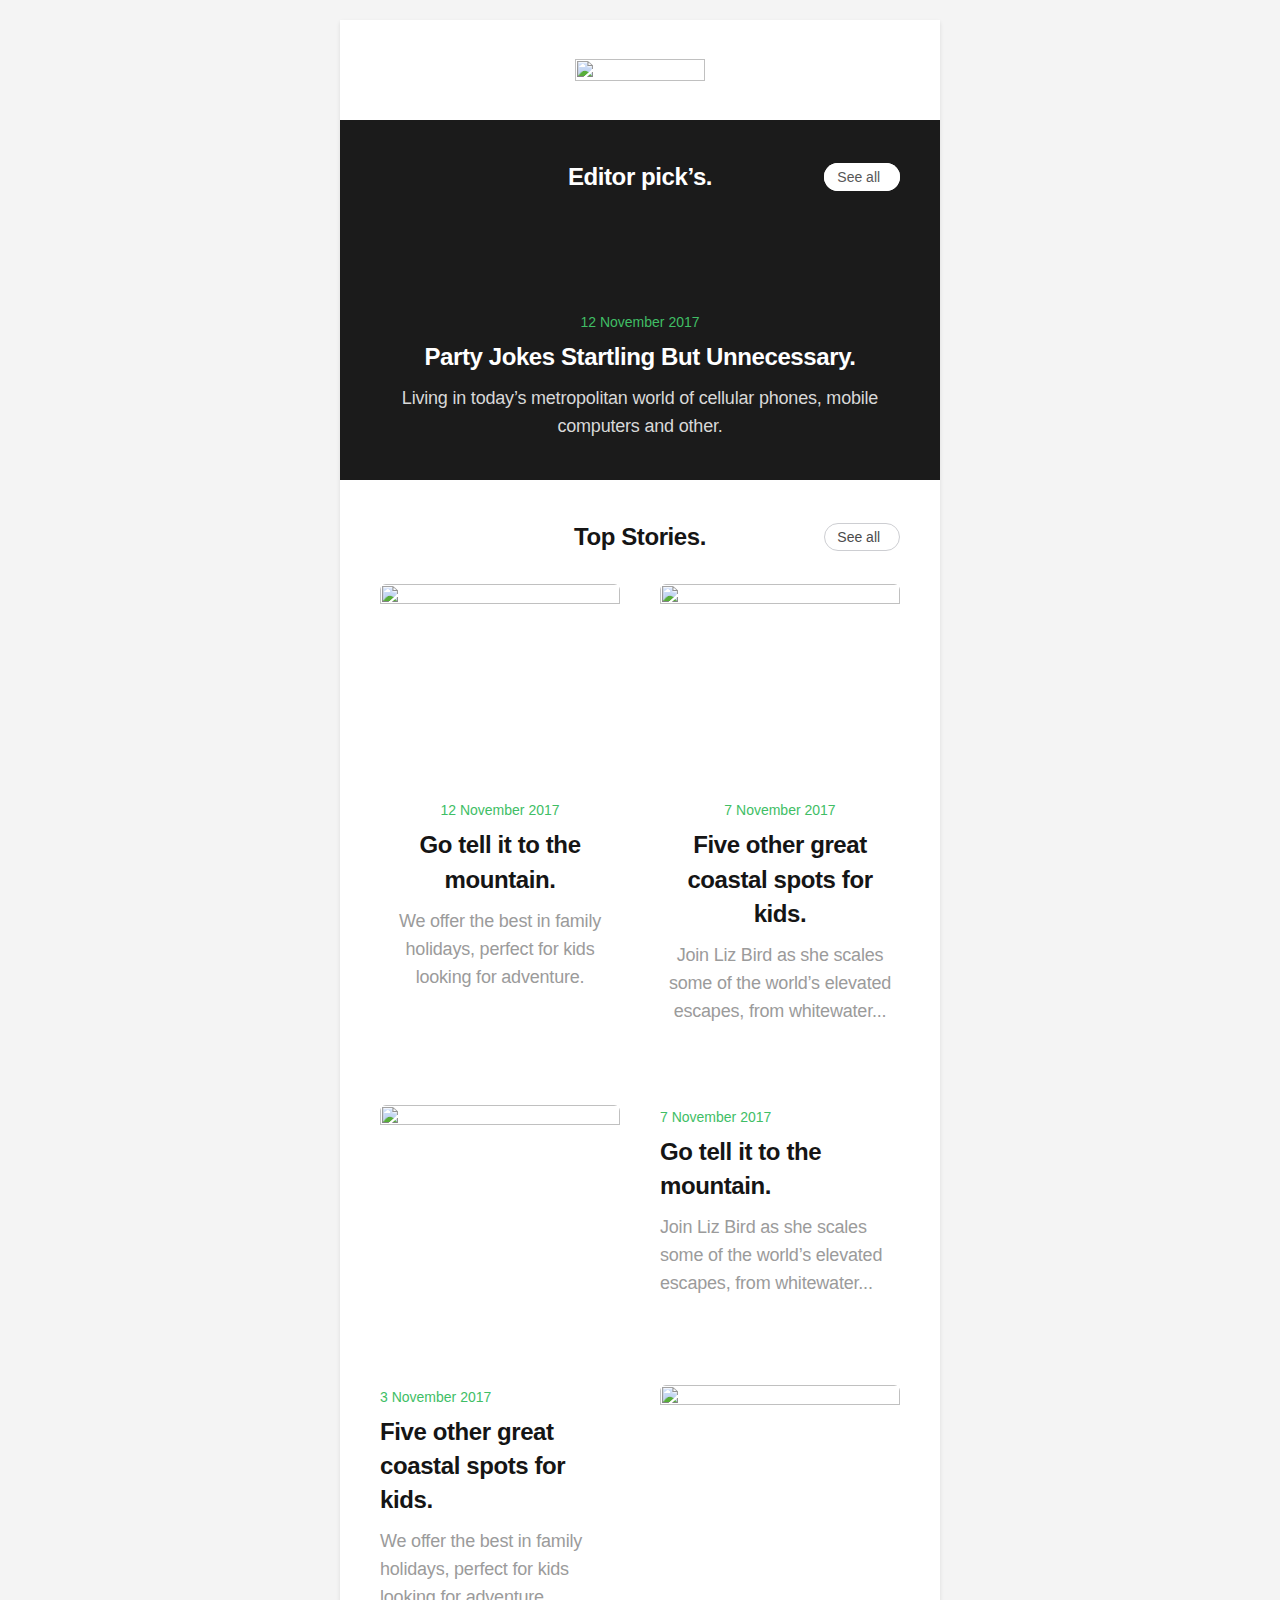
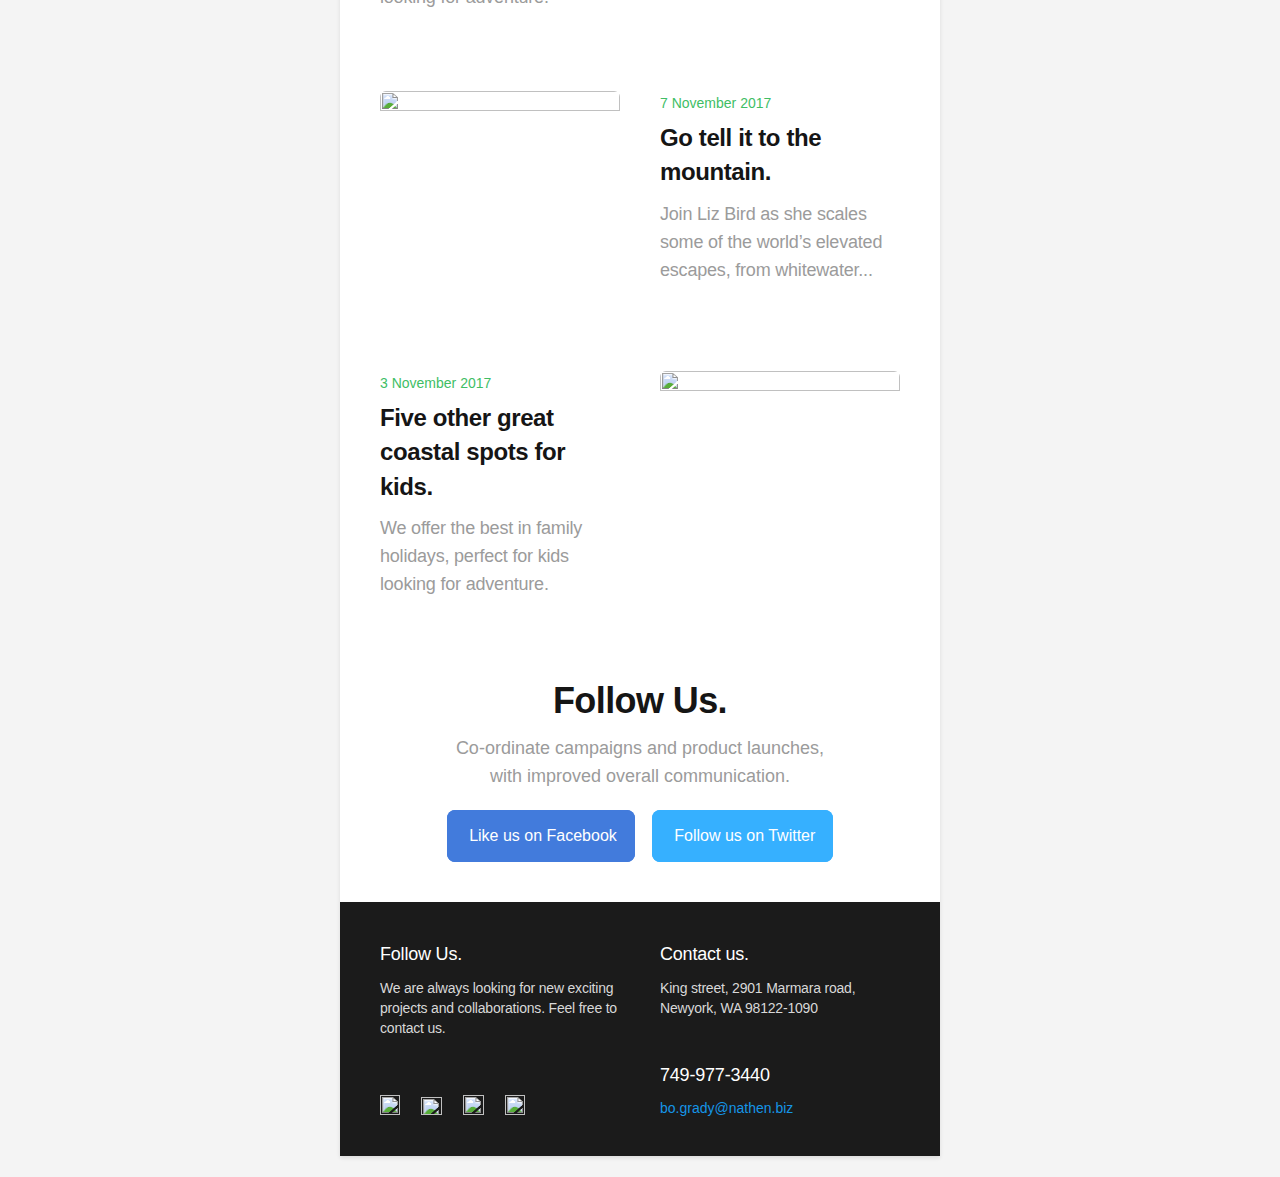
==== newsletter/index.html @ 079e1b5d "Add files via upload" ====
<!DOCTYPE html PUBLIC "-//W3C//DTD XHTML 1.0 Transitional//EN" "http://www.w3.org/TR/xhtml1/DTD/xhtml1-transitional.dtd">
<html xmlns="http://www.w3.org/1999/xhtml" xmlns:v="urn:schemas-microsoft-com:vml" xmlns:o="urn:schemas-microsoft-com:office:office">
<head>
  <meta http-equiv="Content-Type" content="text/html; charset=utf-8">
  <meta http-equiv="X-UA-Compatible" content="IE=edge">
  <meta name="format-detection" content="telephone=no">
  <meta name="x-apple-disable-message-reformatting">
  <meta name="viewport" content="width=device-width, initial-scale=1.0">
  <title></title>
  <style type="text/css">
    @media screen {
      @font-face {
        font-family: 'Fira Sans';
        font-style: normal;
        font-weight: 400;
        src: local('Fira Sans Regular'), local('FiraSans-Regular'), url(https://fonts.gstatic.com/s/firasans/v8/va9E4kDNxMZdWfMOD5Vvl4jLazX3dA.woff2) format('woff2');
        unicode-range: U+0000-00FF, U+0131, U+0152-0153, U+02BB-02BC, U+02C6, U+02DA, U+02DC, U+2000-206F, U+2074, U+20AC, U+2122, U+2191, U+2193, U+2212, U+2215, U+FEFF, U+FFFD;
      }
      @font-face {
        font-family: 'Fira Sans';
        font-style: normal;
        font-weight: 400;
        src: local('Fira Sans Regular'), local('FiraSans-Regular'), url(https://fonts.gstatic.com/s/firasans/v8/va9E4kDNxMZdWfMOD5Vvk4jLazX3dGTP.woff2) format('woff2');
        unicode-range: U+0400-045F, U+0490-0491, U+04B0-04B1, U+2116;
      }
      @font-face {
        font-family: 'Fira Sans';
        font-style: normal;
        font-weight: 500;
        src: local('Fira Sans Medium'), local('FiraSans-Medium'), url(https://fonts.gstatic.com/s/firasans/v8/va9B4kDNxMZdWfMOD5VnZKveRhf6Xl7Glw.woff2) format('woff2');
        unicode-range: U+0000-00FF, U+0131, U+0152-0153, U+02BB-02BC, U+02C6, U+02DA, U+02DC, U+2000-206F, U+2074, U+20AC, U+2122, U+2191, U+2193, U+2212, U+2215, U+FEFF, U+FFFD;
      }
      @font-face {
        font-family: 'Fira Sans';
        font-style: normal;
        font-weight: 500;
        src: local('Fira Sans Medium'), local('FiraSans-Medium'), url(https://fonts.gstatic.com/s/firasans/v8/va9B4kDNxMZdWfMOD5VnZKveQhf6Xl7Gl3LX.woff2) format('woff2');
        unicode-range: U+0400-045F, U+0490-0491, U+04B0-04B1, U+2116;
      }
      @font-face {
        font-family: 'Fira Sans';
        font-style: normal;
        font-weight: 700;
        src: local('Fira Sans Bold'), local('FiraSans-Bold'), url(https://fonts.gstatic.com/s/firasans/v8/va9B4kDNxMZdWfMOD5VnLK3eRhf6Xl7Glw.woff2) format('woff2');
        unicode-range: U+0000-00FF, U+0131, U+0152-0153, U+02BB-02BC, U+02C6, U+02DA, U+02DC, U+2000-206F, U+2074, U+20AC, U+2122, U+2191, U+2193, U+2212, U+2215, U+FEFF, U+FFFD;
      }
      @font-face {
        font-family: 'Fira Sans';
        font-style: normal;
        font-weight: 700;
        src: local('Fira Sans Bold'), local('FiraSans-Bold'), url(https://fonts.gstatic.com/s/firasans/v8/va9B4kDNxMZdWfMOD5VnLK3eQhf6Xl7Gl3LX.woff2) format('woff2');
        unicode-range: U+0400-045F, U+0490-0491, U+04B0-04B1, U+2116;
      }
      @font-face {
        font-family: 'Fira Sans';
        font-style: normal;
        font-weight: 800;
        src: local('Fira Sans ExtraBold'), local('FiraSans-ExtraBold'), url(https://fonts.gstatic.com/s/firasans/v8/va9B4kDNxMZdWfMOD5VnMK7eRhf6Xl7Glw.woff2) format('woff2');
        unicode-range: U+0000-00FF, U+0131, U+0152-0153, U+02BB-02BC, U+02C6, U+02DA, U+02DC, U+2000-206F, U+2074, U+20AC, U+2122, U+2191, U+2193, U+2212, U+2215, U+FEFF, U+FFFD;
      }
      @font-face {
        font-family: 'Fira Sans';
        font-style: normal;
        font-weight: 800;
        src: local('Fira Sans ExtraBold'), local('FiraSans-ExtraBold'), url(https://fonts.gstatic.com/s/firasans/v8/va9B4kDNxMZdWfMOD5VnMK7eQhf6Xl7Gl3LX.woff2) format('woff2');
        unicode-range: U+0400-045F, U+0490-0491, U+04B0-04B1, U+2116;
      }
    }

    #outlook a {
      padding: 0;
    }

    .ExternalClass,
    .ReadMsgBody {
      width: 100%;
    }

    .ExternalClass,
    .ExternalClass p,
    .ExternalClass td,
    .ExternalClass div,
    .ExternalClass span,
    .ExternalClass font {
      line-height: 100%;
    }

    div[style*="margin: 14px 0;"],
    div[style*="margin: 16px 0;"] {
      margin: 0 !important;
    }

    @media only screen and (min-width:621px) {
      .pc-container {
        width: 620px !important;
      }
    }

    @media only screen and (max-width:620px) {
      .pc-menu-box-s1 {
        padding: 25px 30px !important
      }
      .pc-heading-s1 .pc-heading-action-in,
      .pc-heading-s1 .pc-heading-col,
      .pc-menu-box-s1 .pc-menu-col,
      .pc-menu-box-s1 .pc-menu-socials-s1 {
        width: 100% !important
      }
      .pc-content-box-s5 .pc-content-box-in {
        padding: 25px 30px 35px !important
      }
      .pc-content-box-s4 {
        padding: 25px 10px 15px !important
      }
      .pc-posts-row-s3 .pc-posts-row-col {
        max-width: 50% !important
      }
      .pc-content-box-s1 {
        padding: 15px 10px !important
      }
      .pc-post-s2 {
        text-align: center !important
      }
      .pc-footer-row-s1 .pc-footer-row-col,
      .pc-post-s2 .pc-post-col {
        max-width: 100% !important
      }
      .pc-post-s2 .pc-post-col-in.pc-m-img {
        padding-bottom: 0 !important
      }
      .pc-post-s2 .pc-post-col-in.pc-m-details {
        padding-top: 16px !important
      }
      .pc-post-s2 .pc-post-img {
        Margin: 0 auto !important
      }
      .pc-post-s2.pc-m-invert {
        direction: ltr !important
      }
      .pc-cta-box-s1 {
        padding: 35px 30px !important
      }
      .pc-footer-box-s1 {
        padding-left: 10px !important;
        padding-right: 10px !important
      }
      .pc-spacing.pc-m-footer-h-46 td,
      .pc-spacing.pc-m-footer-h-57 td {
        font-size: 20px !important;
        height: 20px !important;
        line-height: 20px !important
      }
    }

    @media only screen and (max-width:525px) {
      .pc-menu-box-s1 {
        padding: 15px 20px !important
      }
      .pc-content-box-s5 .pc-content-box-in {
        padding: 15px 20px 25px !important
      }
      .pc-spacing.pc-m-content-7 td {
        font-size: 70px !important;
        height: 70px !important;
        line-height: 70px !important
      }
      .pc-content-box-s4 {
        padding: 15px 0 5px !important
      }
      .pc-posts-row-s3 .pc-posts-row-col {
        max-width: 100% !important
      }
      .pc-content-box-s1,
      .pc-footer-box-s1 {
        padding: 5px 0 !important
      }
      .pc-cta-box-s1 {
        padding: 25px 20px !important
      }
      .pc-cta-s1 .pc-cta-title {
        font-size: 24px !important;
        line-height: 1.42 !important
      }
      .pc-cta-text br,
      .pc-cta-title br,
      .pc-footer-text-s1 br {
        display: none !important
      }
    }
  </style>
  <!--[if mso]>
  <style type="text/css">
    .pc-fb-font{font-family:Helvetica,Arial,sans-serif !important;}
  </style>
  <![endif]-->
  <!--[if gte mso 9]>
  <xml>
    <o:OfficeDocumentSettings>
      <o:AllowPNG/>
      <o:PixelsPerInch>96</o:PixelsPerInch>
    </o:OfficeDocumentSettings>
  </xml>
  <![endif]-->
</head>
<body class="pc-fb-font" bgcolor="#f4f4f4" style="background-color: #f4f4f4; font-family: 'Fira Sans', Helvetica, Arial, sans-serif; font-size: 16px; width: 100% !important; Margin: 0 !important; padding: 0; line-height: 1.5; -webkit-font-smoothing: antialiased; -webkit-text-size-adjust: 100%; -ms-text-size-adjust: 100%">
  <table style="mso-table-lspace: 0pt; mso-table-rspace: 0pt; width: 100%;" width="100%" border="0" cellpadding="0" cellspacing="0">
    <tbody>
      <tr>
        <td style="padding: 0; vertical-align: top;" align="center" valign="top">
          <!--[if (gte mso 9)|(IE)]>
      <table width="620" align="center" border="0" cellspacing="0" cellpadding="0"><tr><td width="620" align="center" valign="top">
      <![endif]-->
          <table class="pc-container" align="center" style="mso-table-lspace: 0pt; mso-table-rspace: 0pt; width: 100%; Margin: 0 auto; max-width: 620px;" width="100%" border="0" cellpadding="0" cellspacing="0">
            <tbody>
              <tr>
                <td align="left" style="vertical-align: top; padding: 0 10px;" valign="top"> <span class="preheader" style="color: transparent; display: none; height: 0; max-height: 0; max-width: 0; opacity: 0; overflow: hidden; mso-hide: all; visibility: hidden; width: 0;">Template created by Designmodo.com.</span>
                  <table border="0" cellpadding="0" cellspacing="0" style="mso-table-lspace: 0pt; mso-table-rspace: 0pt; width: 100%;" width="100%">
                    <tbody>
                      <tr>
                        <td style="vertical-align: top; padding: 0; height: 20px; font-size: 20px; line-height: 20px;" valign="top">&nbsp;</td>
                      </tr>
                    </tbody>
                  </table>
                  <table style="mso-table-lspace: 0pt; mso-table-rspace: 0pt; box-shadow: 0 2px 4px 0 rgba(0, 0, 0, 0.1)" border="0" cellspacing="0" cellpadding="0">
                    <tbody>
                      <tr>
                        <td>
                          <!-- START MODULE: Menu 6 -->
                          <table border="0" cellpadding="0" cellspacing="0" style="mso-table-lspace: 0pt; mso-table-rspace: 0pt; width: 100%;" width="100%">
                            <tbody>
                              <tr>
                                <td class="pc-menu-box-s1" style="vertical-align: top; padding: 29px 40px; background-color: #ffffff;" valign="top" bgcolor="#ffffff">
                                  <!--[if (gte mso 9)|(IE)]>
            <table width="100%" border="0" cellspacing="0" cellpadding="0">
                <tr>
                    <td width="195" valign="top">
            <![endif]-->
                                  <table class="pc-menu-col" align="left" border="0" cellpadding="0" cellspacing="0" style="mso-table-lspace: 0pt; mso-table-rspace: 0pt; width: 195px;" width="195">
                                    <tbody>
                                      <tr>
                                        <td align="left" style="vertical-align: top; padding: 13px 0 10px;" valign="top">
                                          <table class="pc-menu-socials-s1" border="0" cellpadding="0" cellspacing="0" style="mso-table-lspace: 0pt; mso-table-rspace: 0pt;">
                                            <tbody>
                                              <tr>
                                              </tr>
                                            </tbody>
                                          </table>
                                        </td>
                                      </tr>
                                    </tbody>
                                  </table>
                                  <!--[if (gte mso 9)|(IE)]>
            </td>
            <td width="130" valign="top">
            <![endif]-->
                                  <table class="pc-menu-col" align="left" border="0" cellpadding="0" cellspacing="0" style="mso-table-lspace: 0pt; mso-table-rspace: 0pt; width: 130px;" width="130">
                                    <tbody>
                                      <tr>
                                        <td align="center" style="vertical-align: top; padding: 10px 0;" valign="top">
                                          <table border="0" cellpadding="0" cellspacing="0" style="mso-table-lspace: 0pt; mso-table-rspace: 0pt; width: 130px;" width="130">
                                            <tbody>
                                              <tr>
                                                <td style="vertical-align: top;" valign="top"> <a href="http://example.com" style="text-decoration: none;">
                                        <img src="images/logo-dark.png" width="130" height="22" alt="" style="border: 0; line-height: 100%; outline: 0; -ms-interpolation-mode: bicubic; display: block; font-family: 'Fira Sans', Helvetica, Arial, sans-serif; font-size: 20px; font-weight: 500; color: #1B1B1B;">
                                    </a> </td>
                                              </tr>
                                            </tbody>
                                          </table>
                                        </td>
                                      </tr>
                                    </tbody>
                                  </table>
                                  <!--[if (gte mso 9)|(IE)]>
            </td>
            <td width="195" valign="top">
            <![endif]-->
                                  <table class="pc-menu-col" align="left" border="0" cellpadding="0" cellspacing="0" style="mso-table-lspace: 0pt; mso-table-rspace: 0pt; width: 195px;" width="195">
                                    <tbody>
                                      <tr>
                                        <td style="vertical-align: top;" valign="top"> <span style="mso-hide: all; font-size: 1px; -webkit-text-size-adjust: 100%; -ms-text-size-adjust: 100%;">&nbsp;</span> </td>
                                      </tr>
                                    </tbody>
                                  </table>
                                  <!--[if (gte mso 9)|(IE)]>
            </td></tr></table>
            <![endif]-->
                                </td>
                              </tr>
                            </tbody>
                          </table>
                          <!-- END MODULE: Menu 6 -->
                          <!-- START MODULE: Content 6 -->
                          <table border="0" cellpadding="0" cellspacing="0" style="mso-table-lspace: 0pt; mso-table-rspace: 0pt; width: 100%;" width="100%">
                            <tbody>
                              <tr>
                                <td class="pc-content-box-s5" background="images/content-6-image-1.jpg" style="vertical-align: top; background-color: #1B1B1B; width: 600px; background-image: url('images/content-6-image-1.jpg'); background-position: top center; background-size: cover" width="600" valign="top" bgcolor="#1B1B1B">
                                  <!--[if gte mso 9]>
            <v:rect xmlns:v="urn:schemas-microsoft-com:vml" fill="true" stroke="false" style="width:600px;height:360px;">
                <v:fill type="frame" src="images/content-6-image-1.jpg" color="#1B1B1B"></v:fill>
                <v:textbox inset="40px,30px,40px,40px">
                    <div>
            <![endif]-->
                                  <div class="pc-content-box-in" style="padding: 30px 40px 40px;">
                                    <table border="0" cellpadding="0" cellspacing="0" style="mso-table-lspace: 0pt; mso-table-rspace: 0pt; width: 100%;" width="100%">
                                      <tbody>
                                        <tr>
                                          <td class="pc-heading-s1" style="vertical-align: top;" valign="top">
                                            <!--[if (gte mso 9)|(IE)]>
                            <table width="100%" border="0" cellspacing="0" cellpadding="0">
                                <tr>
                                    <td width="100" valign="top">
                            <![endif]-->
                                            <table class="pc-heading-col" border="0" cellpadding="0" cellspacing="0" align="left" style="mso-table-lspace: 0pt; mso-table-rspace: 0pt; width: 100px; mso-line-height-rule: exactly;" width="100">
                                              <tbody>
                                                <tr>
                                                  <td style="vertical-align: top; height: 1px; line-height: 1px; font-size: 1px;" valign="top">&nbsp;</td>
                                                </tr>
                                              </tbody>
                                            </table>
                                            <!--[if (gte mso 9)|(IE)]>
                            </td>
                            <td width="320" valign="top">
                            <![endif]-->
                                            <table class="pc-heading-col" border="0" cellpadding="0" cellspacing="0" align="left" style="mso-table-lspace: 0pt; mso-table-rspace: 0pt; width: 320px;" width="320">
                                              <tbody>
                                                <tr>
                                                  <td class="pc-fb-font" style="vertical-align: top; padding: 10px 0; font-family: 'Fira Sans', Helvetica, Arial, sans-serif; font-size: 24px; font-weight: 700; line-height: 1.42; letter-spacing: -0.4px; text-align: center; color: #ffffff;" valign="top" align="center">Editor pick’s.</td>
                                                </tr>
                                              </tbody>
                                            </table>
                                            <!--[if (gte mso 9)|(IE)]>
                            </td>
                            <td width="100" valign="top" align="right">
                            <![endif]-->
                                            <table class="pc-heading-col" border="0" cellpadding="0" cellspacing="0" align="left" style="mso-table-lspace: 0pt; mso-table-rspace: 0pt; width: 100px;" width="100">
                                              <tbody>
                                                <tr>
                                                  <td style="vertical-align: top; padding: 13px 0 10px; text-align: right;" valign="top" align="right">
                                                    <table class="pc-heading-action-in" border="0" cellpadding="0" cellspacing="0" align="right" style="mso-table-lspace: 0pt; mso-table-rspace: 0pt;">
                                                      <tbody>
                                                        <tr>
                                                          <td style="vertical-align: top;" valign="top">
                                                            <table border="0" cellpadding="0" cellspacing="0" style="mso-table-lspace: 0pt; mso-table-rspace: 0pt; width: 100%;" width="100%">
                                                              <tbody>
                                                                <tr>
                                                                  <td align="center" style="vertical-align: top;" valign="top">
                                                                    <table border="0" cellpadding="0" cellspacing="0" style="mso-table-lspace: 0pt; mso-table-rspace: 0pt;">
                                                                      <tbody>
                                                                        <tr>
                                                                          <td style="vertical-align: top; text-align: center; background-color: #ffffff; border-radius: 14px;" valign="top" bgcolor="#ffffff" align="center"> <a class="pc-fb-font" href="http://example.com" style="text-decoration: none; cursor: pointer; margin: 0; white-space: nowrap; font-family: 'Fira Sans', Helvetica, Arial, sans-serif; display: inline-block; background-color: #ffffff; border-radius: 14px; font-size: 14px; font-weight: 500; color: #575757; padding: 7px 10px 7px 13px; line-height: 1;"><span>See all</span>&nbsp;<img src="images/arrow-right-gray.png" alt="" style="border: 0; line-height: 100%; outline: 0; -ms-interpolation-mode: bicubic" height="9" width="6"></a> </td>
                                                                        </tr>
                                                                      </tbody>
                                                                    </table>
                                                                  </td>
                                                                </tr>
                                                              </tbody>
                                                            </table>
                                                          </td>
                                                        </tr>
                                                      </tbody>
                                                    </table>
                                                  </td>
                                                </tr>
                                              </tbody>
                                            </table>
                                            <!--[if (gte mso 9)|(IE)]>
                            </td></tr></table>
                            <![endif]-->
                                          </td>
                                        </tr>
                                        <tr>
                                          <td style="vertical-align: top;" valign="top">
                                            <table class="pc-spacing pc-m-content-7" border="0" cellpadding="0" cellspacing="0" style="mso-table-lspace: 0pt; mso-table-rspace: 0pt; width: 100%;" width="100%">
                                              <tbody>
                                                <tr>
                                                  <td style="vertical-align: top; height: 108px; line-height: 108px; font-size: 108px;" valign="top">&nbsp;</td>
                                                </tr>
                                              </tbody>
                                            </table>
                                          </td>
                                        </tr>
                                        <tr>
                                          <td style="vertical-align: top;" valign="top">
                                            <table border="0" cellpadding="0" cellspacing="0" style="mso-table-lspace: 0pt; mso-table-rspace: 0pt; width: 100%;" width="100%">
                                              <tbody>
                                                <tr>
                                                  <td class="pc-fb-font" style="vertical-align: top; line-height: 1.43; font-family: 'Fira Sans', Helvetica, Arial, sans-serif; font-size: 14px; font-weight: 500; color: #40BE65; text-align: center;" valign="top" align="center"> <a style="text-decoration: none; cursor: text; color: #40BE65;">12 November 2017</a> </td>
                                                </tr>
                                                <tr>
                                                  <td class="pc-fb-font" style="vertical-align: top; padding: 8px 0 0 0; line-height: 1.42; font-family: 'Fira Sans', Helvetica, Arial, sans-serif; font-size: 24px; font-weight: 700; letter-spacing: -0.4px; color: #ffffff; text-align: center;" valign="top" align="center"> <a href="http://example.com" style="text-decoration: none; color: #ffffff;">Party Jokes Startling But Unnecessary.</a> </td>
                                                </tr>
                                                <tr>
                                                  <td class="pc-fb-font" style="vertical-align: top; padding: 10px 0 0 0; line-height: 1.56; font-family: 'Fira Sans', Helvetica, Arial, sans-serif; font-size: 18px; font-weight: 300; letter-spacing: -0.2px; color: #D8D8D8; text-align: center;" valign="top" align="center"> <a href="http://example.com" style="text-decoration: none; color: #D8D8D8;">
                                            Living in today’s metropolitan world of cellular phones, mobile computers and other.
                                        </a> </td>
                                                </tr>
                                              </tbody>
                                            </table>
                                          </td>
                                        </tr>
                                      </tbody>
                                    </table>
                                  </div>
                                  <!--[if gte mso 9]>
            </div>
            <p style="margin:0;mso-hide:all">
                <o:p xmlns:o="urn:schemas-microsoft-com:office:office">&nbsp;</o:p>
            </p>
            </v:textbox>
            </v:rect>
            <![endif]-->
                                </td>
                              </tr>
                            </tbody>
                          </table>
                          <!-- END MODULE: Content 6 -->
                          <!-- START MODULE: Content 5 -->
                          <table border="0" cellpadding="0" cellspacing="0" style="mso-table-lspace: 0pt; mso-table-rspace: 0pt; width: 100%;" width="100%">
                            <tbody>
                              <tr>
                                <td class="pc-content-box-s4" style="vertical-align: top; padding: 30px 20px 20px; background-color: #ffffff" valign="top" bgcolor="#ffffff">
                                  <table border="0" cellpadding="0" cellspacing="0" style="mso-table-lspace: 0pt; mso-table-rspace: 0pt; width: 100%;" width="100%">
                                    <tbody>
                                      <tr>
                                        <td class="pc-heading-s1" style="vertical-align: top; padding: 0 20px;" valign="top">
                                          <!--[if (gte mso 9)|(IE)]>
                        <table width="100%" border="0" cellspacing="0" cellpadding="0">
                            <tr>
                                <td width="100" valign="top">
                        <![endif]-->
                                          <table class="pc-heading-col" border="0" cellpadding="0" cellspacing="0" align="left" style="mso-table-lspace: 0pt; mso-table-rspace: 0pt; width: 100px; mso-line-height-rule: exactly;" width="100">
                                            <tbody>
                                              <tr>
                                                <td style="vertical-align: top; height: 1px; line-height: 1px; font-size: 1px;" valign="top">&nbsp;</td>
                                              </tr>
                                            </tbody>
                                          </table>
                                          <!--[if (gte mso 9)|(IE)]>
                        </td>
                        <td width="320" valign="top">
                        <![endif]-->
                                          <table class="pc-heading-col" border="0" cellpadding="0" cellspacing="0" align="left" style="mso-table-lspace: 0pt; mso-table-rspace: 0pt; width: 320px;" width="320">
                                            <tbody>
                                              <tr>
                                                <td class="pc-fb-font" style="vertical-align: top; padding: 10px 0; font-family: 'Fira Sans', Helvetica, Arial, sans-serif; font-size: 24px; font-weight: 700; line-height: 1.42; letter-spacing: -0.4px; color: #151515; text-align: center;" valign="top" align="center">Top Stories.</td>
                                              </tr>
                                            </tbody>
                                          </table>
                                          <!--[if (gte mso 9)|(IE)]>
                        </td>
                        <td width="100" valign="top">
                        <![endif]-->
                                          <table class="pc-heading-col" border="0" cellpadding="0" cellspacing="0" align="left" style="mso-table-lspace: 0pt; mso-table-rspace: 0pt; width: 100px;" width="100">
                                            <tbody>
                                              <tr>
                                                <td style="vertical-align: top; padding: 13px 0 10px; text-align: right;" valign="top" align="right">
                                                  <table class="pc-heading-action-in" border="0" cellpadding="0" cellspacing="0" align="right" style="mso-table-lspace: 0pt; mso-table-rspace: 0pt;">
                                                    <tbody>
                                                      <tr>
                                                        <td style="vertical-align: top;" valign="top">
                                                          <table border="0" cellpadding="0" cellspacing="0" style="mso-table-lspace: 0pt; mso-table-rspace: 0pt; width: 100%;" width="100%">
                                                            <tbody>
                                                              <tr>
                                                                <td align="center" style="vertical-align: top;" valign="top">
                                                                  <table border="0" cellpadding="0" cellspacing="0" style="mso-table-lspace: 0pt; mso-table-rspace: 0pt;">
                                                                    <tbody>
                                                                      <tr>
                                                                        <td style="vertical-align: top; text-align: center; background-color: transparent; border-radius: 14px;" valign="top" bgcolor="transparent" align="center"> <a class="pc-fb-font" href="http://example.com" style="text-decoration: none; cursor: pointer; margin: 0; white-space: nowrap; font-family: 'Fira Sans', Helvetica, Arial, sans-serif; display: inline-block; background-color: transparent; border-radius: 14px; border: 1px solid #CDCED2; font-size: 14px; font-weight: 500; color: #4B4B4B; padding: 6px 9px 6px 12px; line-height: 1;"><span>See all</span>&nbsp;<img src="images/arrow-right-gray.png" alt="" style="border: 0; line-height: 100%; outline: 0; -ms-interpolation-mode: bicubic" height="9" width="6"></a> </td>
                                                                      </tr>
                                                                    </tbody>
                                                                  </table>
                                                                </td>
                                                              </tr>
                                                            </tbody>
                                                          </table>
                                                        </td>
                                                      </tr>
                                                    </tbody>
                                                  </table>
                                                </td>
                                              </tr>
                                            </tbody>
                                          </table>
                                          <!--[if (gte mso 9)|(IE)]>
                        </td></tr></table>
                        <![endif]-->
                                        </td>
                                      </tr>
                                      <tr>
                                        <td>
                                          <table border="0" cellpadding="0" cellspacing="0" style="mso-table-lspace: 0pt; mso-table-rspace: 0pt; width: 100%;" width="100%">
                                            <tbody>
                                              <tr>
                                                <td class="pc-posts-row-s3" style="vertical-align: top; font-size: 0;" valign="top">
                                                  <!--[if (gte mso 9)|(IE)]>
                                    <table width="100%" border="0" cellspacing="0" cellpadding="0">
                                        <tr>
                                            <td width="50%" valign="top">
                                    <![endif]-->
                                                  <div class="pc-posts-row-col" style="display: inline-block; width: 100%; max-width: 280px; vertical-align: top;">
                                                    <table border="0" cellpadding="0" cellspacing="0" style="mso-table-lspace: 0pt; mso-table-rspace: 0pt; width: 100%;" width="100%">
                                                      <tbody>
                                                        <tr>
                                                          <td style="vertical-align: top; padding: 20px;" valign="top">
                                                            <table border="0" cellpadding="0" cellspacing="0" style="mso-table-lspace: 0pt; mso-table-rspace: 0pt; width: 100%;" width="100%">
                                                              <tbody>
                                                                <tr>
                                                                  <td style="vertical-align: top; text-align: center;" valign="top" align="center"> <a href="http://example.com" style="text-decoration: none;">
                                                                    <img src="images/content-5-image-1.jpg" width="240" height="200" alt="" style="border: 0; line-height: 100%; outline: 0; -ms-interpolation-mode: bicubic; display: block; font-family: 'Fira Sans', Helvetica, Arial, sans-serif; font-size: 14px; color: #151515; border-radius: 6px; max-width: 100%; height: auto; Margin: 0 auto;">
                                                                </a> </td>
                                                                </tr>
                                                                <tr>
                                                                  <td class="pc-fb-font" style="vertical-align: top; line-height: 1.43; font-family: 'Fira Sans', Helvetica, Arial, sans-serif; font-size: 14px; font-weight: 500; color: #40BE65; padding: 16px 0 0 0; text-align: center;" valign="top" align="center"> <a style="text-decoration: none; cursor: text; color: #40BE65;">12 November 2017</a> </td>
                                                                </tr>
                                                                <tr>
                                                                  <td class="pc-fb-font" style="vertical-align: top; padding: 8px 0 0 0; line-height: 1.42; font-family: 'Fira Sans', Helvetica, Arial, sans-serif; font-size: 24px; font-weight: 700; letter-spacing: -0.4px; color: #151515; text-align: center;" valign="top" align="center"> <a href="http://example.com" style="text-decoration: none; color: #151515;">Go tell it to the mountain.</a> </td>
                                                                </tr>
                                                                <tr>
                                                                  <td class="pc-fb-font" style="vertical-align: top; padding: 10px 0 0 0; line-height: 1.56; font-family: 'Fira Sans', Helvetica, Arial, sans-serif; font-size: 18px; font-weight: 300; letter-spacing: -0.2px; color: #9B9B9B; text-align: center;" valign="top" align="center"> <a href="http://example.com" style="text-decoration: none; color: #9B9B9B;">
                                                                    We offer the best in family holidays, perfect for kids looking for adventure.
                                                                </a> </td>
                                                                </tr>
                                                              </tbody>
                                                            </table>
                                                          </td>
                                                        </tr>
                                                      </tbody>
                                                    </table>
                                                  </div>
                                                  <!--[if (gte mso 9)|(IE)]>
                                    </td>
                                    <td width="50%" valign="top">
                                    <![endif]-->
                                                  <div class="pc-posts-row-col" style="display: inline-block; width: 100%; max-width: 280px; vertical-align: top;">
                                                    <table border="0" cellpadding="0" cellspacing="0" style="mso-table-lspace: 0pt; mso-table-rspace: 0pt; width: 100%;" width="100%">
                                                      <tbody>
                                                        <tr>
                                                          <td style="vertical-align: top; padding: 20px;" valign="top">
                                                            <table border="0" cellpadding="0" cellspacing="0" style="mso-table-lspace: 0pt; mso-table-rspace: 0pt; width: 100%;" width="100%">
                                                              <tbody>
                                                                <tr>
                                                                  <td style="vertical-align: top; text-align: center;" valign="top" align="center"> <a href="http://example.com" style="text-decoration: none;">
                                                                    <img src="images/content-5-image-2.jpg" width="240" height="200" alt="" style="border: 0; line-height: 100%; outline: 0; -ms-interpolation-mode: bicubic; display: block; font-family: 'Fira Sans', Helvetica, Arial, sans-serif; font-size: 14px; color: #151515; border-radius: 6px; max-width: 100%; height: auto; Margin: 0 auto;">
                                                                </a> </td>
                                                                </tr>
                                                                <tr>
                                                                  <td class="pc-fb-font" style="vertical-align: top; line-height: 1.43; font-family: 'Fira Sans', Helvetica, Arial, sans-serif; font-size: 14px; font-weight: 500; color: #40BE65; padding: 16px 0 0 0; text-align: center;" valign="top" align="center"> <a style="text-decoration: none; cursor: text; color: #40BE65;">7 November 2017</a> </td>
                                                                </tr>
                                                                <tr>
                                                                  <td class="pc-fb-font" style="vertical-align: top; padding: 8px 0 0 0; line-height: 1.42; font-family: 'Fira Sans', Helvetica, Arial, sans-serif; font-size: 24px; font-weight: 700; letter-spacing: -0.4px; color: #151515; text-align: center;" valign="top" align="center"> <a href="http://example.com" style="text-decoration: none; color: #151515;">Five other great coastal spots for kids.</a> </td>
                                                                </tr>
                                                                <tr>
                                                                  <td class="pc-fb-font" style="vertical-align: top; padding: 10px 0 0 0; line-height: 1.56; font-family: 'Fira Sans', Helvetica, Arial, sans-serif; font-size: 18px; font-weight: 300; letter-spacing: -0.2px; color: #9B9B9B; text-align: center;" valign="top" align="center"> <a href="http://example.com" style="text-decoration: none; color: #9B9B9B;">
                                                                    Join Liz Bird as she scales some of the world’s elevated escapes, from whitewater...
                                                                </a> </td>
                                                                </tr>
                                                              </tbody>
                                                            </table>
                                                          </td>
                                                        </tr>
                                                      </tbody>
                                                    </table>
                                                  </div>
                                                  <!--[if (gte mso 9)|(IE)]>
                                    </td></tr></table>
                                    <![endif]-->
                                                </td>
                                              </tr>
                                            </tbody>
                                          </table>
                                        </td>
                                      </tr>
                                    </tbody>
                                  </table>
                                </td>
                              </tr>
                            </tbody>
                          </table>
                          <!-- END MODULE: Content 5 -->
                          <!-- START MODULE: Content 12 -->
                          <table border="0" cellpadding="0" cellspacing="0" style="mso-table-lspace: 0pt; mso-table-rspace: 0pt; width: 100%;" width="100%">
                            <tbody>
                              <tr>
                                <td class="pc-content-box-s1" style="vertical-align: top; padding: 20px; background-color: #ffffff" valign="top" bgcolor="#ffffff">
                                  <table class="pc-post-s2" border="0" cellpadding="0" cellspacing="0" style="mso-table-lspace: 0pt; mso-table-rspace: 0pt; width: 100%; font-size: 0;" width="100%">
                                    <tbody>
                                      <tr>
                                        <td style="vertical-align: top;" valign="top">
                                          <!--[if (gte mso 9)|(IE)]>
                    <table width="100%" border="0" cellspacing="0" cellpadding="0">
                        <tr>
                            <td width="50%" valign="top">
                    <![endif]-->
                                          <div class="pc-post-col" style="display: inline-block; width: 100%; max-width: 280px; vertical-align: top;">
                                            <table border="0" cellpadding="0" cellspacing="0" style="mso-table-lspace: 0pt; mso-table-rspace: 0pt; width: 100%;" width="100%">
                                              <tbody>
                                                <tr>
                                                  <td class="pc-post-col-in pc-m-img" style="vertical-align: top; padding: 20px;" valign="top"> <a href="http://example.com" style="text-decoration: none;">
                                        <img src="images/content-12-image-1.jpg" class="pc-post-img" width="240" height="200" alt="" style="border: 0; line-height: 100%; outline: 0; -ms-interpolation-mode: bicubic; display: block; color: #151515; max-width: 100%; height: auto; font-family: 'Fira Sans', Helvetica, Arial, sans-serif; font-size: 14px; border-radius: 6px;">
                                    </a> </td>
                                                </tr>
                                              </tbody>
                                            </table>
                                          </div>
                                          <!--[if (gte mso 9)|(IE)]>
                    </td>
                    <td width="50%" valign="top">
                    <![endif]-->
                                          <div class="pc-post-col" style="display: inline-block; width: 100%; max-width: 280px; vertical-align: top;">
                                            <table border="0" cellpadding="0" cellspacing="0" style="mso-table-lspace: 0pt; mso-table-rspace: 0pt; width: 100%;" width="100%">
                                              <tbody>
                                                <tr>
                                                  <td class="pc-post-col-in pc-m-details" style="vertical-align: top; padding: 20px;" valign="top">
                                                    <table border="0" cellpadding="0" cellspacing="0" style="mso-table-lspace: 0pt; mso-table-rspace: 0pt; width: 100%;" width="100%">
                                                      <tbody>
                                                        <tr>
                                                          <td class="pc-fb-font" style="vertical-align: top; padding: 2px 0 0 0; line-height: 1.43; font-family: 'Fira Sans', Helvetica, Arial, sans-serif; font-size: 14px; font-weight: 500; color: #40BE65;" valign="top"> <a style="text-decoration: none; cursor: text; color: #40BE65;">7 November 2017</a> </td>
                                                        </tr>
                                                        <tr>
                                                          <td class="pc-fb-font" style="vertical-align: top; padding: 8px 0 0 0; line-height: 1.42; font-family: 'Fira Sans', Helvetica, Arial, sans-serif; font-size: 24px; font-weight: 700; letter-spacing: -0.4px; color: #151515;" valign="top"> <a href="http://example.com" style="text-decoration: none; color: #151515;">Go tell it to the mountain.</a> </td>
                                                        </tr>
                                                        <tr>
                                                          <td class="pc-fb-font" style="vertical-align: top; padding: 10px 0 0 0; line-height: 1.56; font-family: 'Fira Sans', Helvetica, Arial, sans-serif; font-size: 18px; font-weight: 300; letter-spacing: -0.2px; color: #9B9B9B;" valign="top"> <a href="http://example.com" style="text-decoration: none; color: #9B9B9B;">
                                                    Join Liz Bird as she scales some of the world’s elevated escapes, from whitewater...
                                                </a> </td>
                                                        </tr>
                                                      </tbody>
                                                    </table>
                                                  </td>
                                                </tr>
                                              </tbody>
                                            </table>
                                          </div>
                                          <!--[if (gte mso 9)|(IE)]>
                    </td></tr></table>
                    <![endif]-->
                                        </td>
                                      </tr>
                                    </tbody>
                                  </table>
                                </td>
                              </tr>
                            </tbody>
                          </table>
                          <!-- END MODULE: Content 12 -->
                          <!-- START MODULE: Content 18 -->
                          <table border="0" cellpadding="0" cellspacing="0" style="mso-table-lspace: 0pt; mso-table-rspace: 0pt; width: 100%;" width="100%">
                            <tbody>
                              <tr>
                                <td class="pc-content-box-s1" style="vertical-align: top; padding: 20px; background-color: #ffffff" valign="top" bgcolor="#ffffff">
                                  <table class="pc-post-s2 pc-m-invert" dir="rtl" border="0" cellpadding="0" cellspacing="0" style="mso-table-lspace: 0pt; mso-table-rspace: 0pt; width: 100%; font-size: 0; direction: rtl;" width="100%">
                                    <tbody>
                                      <tr>
                                        <td style="vertical-align: top;" valign="top">
                                          <!--[if (gte mso 9)|(IE)]>
                    <table width="100%" border="0" cellspacing="0" cellpadding="0">
                        <tr>
                            <td width="50%" valign="top">
                    <![endif]-->
                                          <div class="pc-post-col" dir="ltr" style="display: inline-block; width: 100%; max-width: 280px; vertical-align: top; direction: ltr;">
                                            <table border="0" cellpadding="0" cellspacing="0" style="mso-table-lspace: 0pt; mso-table-rspace: 0pt; width: 100%;" width="100%">
                                              <tbody>
                                                <tr>
                                                  <td class="pc-post-col-in pc-m-img" style="vertical-align: top; padding: 20px;" valign="top"> <a href="http://example.com" style="text-decoration: none;">
                                        <img src="images/content-18-image-1.jpg" width="240" height="200" class="pc-post-img" alt="" style="border: 0; line-height: 100%; outline: 0; -ms-interpolation-mode: bicubic; display: block; color: #151515; max-width: 100%; height: auto; font-family: 'Fira Sans', Helvetica, Arial, sans-serif; font-size: 14px; border-radius: 6px;">
                                    </a> </td>
                                                </tr>
                                              </tbody>
                                            </table>
                                          </div>
                                          <!--[if (gte mso 9)|(IE)]>
                    </td>
                    <td width="50%" valign="top">
                    <![endif]-->
                                          <div class="pc-post-col" dir="ltr" style="display: inline-block; width: 100%; max-width: 280px; vertical-align: top; direction: ltr;">
                                            <table border="0" cellpadding="0" cellspacing="0" style="mso-table-lspace: 0pt; mso-table-rspace: 0pt; width: 100%;" width="100%">
                                              <tbody>
                                                <tr>
                                                  <td class="pc-post-col-in pc-m-details" style="vertical-align: top; padding: 20px;" valign="top">
                                                    <table border="0" cellpadding="0" cellspacing="0" style="mso-table-lspace: 0pt; mso-table-rspace: 0pt; width: 100%;" width="100%">
                                                      <tbody>
                                                        <tr>
                                                          <td class="pc-fb-font" style="vertical-align: top; padding: 2px 0 0 0; line-height: 1.43; font-family: 'Fira Sans', Helvetica, Arial, sans-serif; font-size: 14px; font-weight: 500; color: #40BE65;" valign="top"> <a style="text-decoration: none; cursor: text; color: #40BE65;">3 November 2017</a> </td>
                                                        </tr>
                                                        <tr>
                                                          <td class="pc-fb-font" style="vertical-align: top; padding: 8px 0 0 0; line-height: 1.42; font-family: 'Fira Sans', Helvetica, Arial, sans-serif; font-size: 24px; font-weight: 700; letter-spacing: -0.4px; color: #151515;" valign="top"> <a href="http://example.com" style="text-decoration: none; color: #151515;">Five other great coastal spots for kids.</a> </td>
                                                        </tr>
                                                        <tr>
                                                          <td class="pc-fb-font" style="vertical-align: top; padding: 10px 0 0 0; line-height: 1.56; font-family: 'Fira Sans', Helvetica, Arial, sans-serif; font-size: 18px; font-weight: 300; letter-spacing: -0.2px; color: #9B9B9B;" valign="top"> <a href="http://example.com" style="text-decoration: none; color: #9B9B9B;">
                                                    We offer the best in family holidays, perfect for kids looking for adventure.
                                                </a> </td>
                                                        </tr>
                                                      </tbody>
                                                    </table>
                                                  </td>
                                                </tr>
                                              </tbody>
                                            </table>
                                          </div>
                                          <!--[if (gte mso 9)|(IE)]>
                    </td></tr></table>
                    <![endif]-->
                                        </td>
                                      </tr>
                                    </tbody>
                                  </table>
                                </td>
                              </tr>
                            </tbody>
                          </table>
                          <!-- END MODULE: Content 18 -->
                          <!-- START MODULE: Content 12 -->
                          <table border="0" cellpadding="0" cellspacing="0" style="mso-table-lspace: 0pt; mso-table-rspace: 0pt; width: 100%;" width="100%">
                            <tbody>
                              <tr>
                                <td class="pc-content-box-s1" style="vertical-align: top; padding: 20px; background-color: #ffffff" valign="top" bgcolor="#ffffff">
                                  <table class="pc-post-s2" border="0" cellpadding="0" cellspacing="0" style="mso-table-lspace: 0pt; mso-table-rspace: 0pt; width: 100%; font-size: 0;" width="100%">
                                    <tbody>
                                      <tr>
                                        <td style="vertical-align: top;" valign="top">
                                          <!--[if (gte mso 9)|(IE)]>
                    <table width="100%" border="0" cellspacing="0" cellpadding="0">
                        <tr>
                            <td width="50%" valign="top">
                    <![endif]-->
                                          <div class="pc-post-col" style="display: inline-block; width: 100%; max-width: 280px; vertical-align: top;">
                                            <table border="0" cellpadding="0" cellspacing="0" style="mso-table-lspace: 0pt; mso-table-rspace: 0pt; width: 100%;" width="100%">
                                              <tbody>
                                                <tr>
                                                  <td class="pc-post-col-in pc-m-img" style="vertical-align: top; padding: 20px;" valign="top"> <a href="http://example.com" style="text-decoration: none;">
                                        <img src="images/content-12-image-1.jpg" class="pc-post-img" width="240" height="200" alt="" style="border: 0; line-height: 100%; outline: 0; -ms-interpolation-mode: bicubic; display: block; color: #151515; max-width: 100%; height: auto; font-family: 'Fira Sans', Helvetica, Arial, sans-serif; font-size: 14px; border-radius: 6px;">
                                    </a> </td>
                                                </tr>
                                              </tbody>
                                            </table>
                                          </div>
                                          <!--[if (gte mso 9)|(IE)]>
                    </td>
                    <td width="50%" valign="top">
                    <![endif]-->
                                          <div class="pc-post-col" style="display: inline-block; width: 100%; max-width: 280px; vertical-align: top;">
                                            <table border="0" cellpadding="0" cellspacing="0" style="mso-table-lspace: 0pt; mso-table-rspace: 0pt; width: 100%;" width="100%">
                                              <tbody>
                                                <tr>
                                                  <td class="pc-post-col-in pc-m-details" style="vertical-align: top; padding: 20px;" valign="top">
                                                    <table border="0" cellpadding="0" cellspacing="0" style="mso-table-lspace: 0pt; mso-table-rspace: 0pt; width: 100%;" width="100%">
                                                      <tbody>
                                                        <tr>
                                                          <td class="pc-fb-font" style="vertical-align: top; padding: 2px 0 0 0; line-height: 1.43; font-family: 'Fira Sans', Helvetica, Arial, sans-serif; font-size: 14px; font-weight: 500; color: #40BE65;" valign="top"> <a style="text-decoration: none; cursor: text; color: #40BE65;">7 November 2017</a> </td>
                                                        </tr>
                                                        <tr>
                                                          <td class="pc-fb-font" style="vertical-align: top; padding: 8px 0 0 0; line-height: 1.42; font-family: 'Fira Sans', Helvetica, Arial, sans-serif; font-size: 24px; font-weight: 700; letter-spacing: -0.4px; color: #151515;" valign="top"> <a href="http://example.com" style="text-decoration: none; color: #151515;">Go tell it to the mountain.</a> </td>
                                                        </tr>
                                                        <tr>
                                                          <td class="pc-fb-font" style="vertical-align: top; padding: 10px 0 0 0; line-height: 1.56; font-family: 'Fira Sans', Helvetica, Arial, sans-serif; font-size: 18px; font-weight: 300; letter-spacing: -0.2px; color: #9B9B9B;" valign="top"> <a href="http://example.com" style="text-decoration: none; color: #9B9B9B;">
                                                    Join Liz Bird as she scales some of the world’s elevated escapes, from whitewater...
                                                </a> </td>
                                                        </tr>
                                                      </tbody>
                                                    </table>
                                                  </td>
                                                </tr>
                                              </tbody>
                                            </table>
                                          </div>
                                          <!--[if (gte mso 9)|(IE)]>
                    </td></tr></table>
                    <![endif]-->
                                        </td>
                                      </tr>
                                    </tbody>
                                  </table>
                                </td>
                              </tr>
                            </tbody>
                          </table>
                          <!-- END MODULE: Content 12 -->
                          <!-- START MODULE: Content 18 -->
                          <table border="0" cellpadding="0" cellspacing="0" style="mso-table-lspace: 0pt; mso-table-rspace: 0pt; width: 100%;" width="100%">
                            <tbody>
                              <tr>
                                <td class="pc-content-box-s1" style="vertical-align: top; padding: 20px; background-color: #ffffff" valign="top" bgcolor="#ffffff">
                                  <table class="pc-post-s2 pc-m-invert" dir="rtl" border="0" cellpadding="0" cellspacing="0" style="mso-table-lspace: 0pt; mso-table-rspace: 0pt; width: 100%; font-size: 0; direction: rtl;" width="100%">
                                    <tbody>
                                      <tr>
                                        <td style="vertical-align: top;" valign="top">
                                          <!--[if (gte mso 9)|(IE)]>
                    <table width="100%" border="0" cellspacing="0" cellpadding="0">
                        <tr>
                            <td width="50%" valign="top">
                    <![endif]-->
                                          <div class="pc-post-col" dir="ltr" style="display: inline-block; width: 100%; max-width: 280px; vertical-align: top; direction: ltr;">
                                            <table border="0" cellpadding="0" cellspacing="0" style="mso-table-lspace: 0pt; mso-table-rspace: 0pt; width: 100%;" width="100%">
                                              <tbody>
                                                <tr>
                                                  <td class="pc-post-col-in pc-m-img" style="vertical-align: top; padding: 20px;" valign="top"> <a href="http://example.com" style="text-decoration: none;">
                                        <img src="images/content-18-image-1.jpg" width="240" height="200" class="pc-post-img" alt="" style="border: 0; line-height: 100%; outline: 0; -ms-interpolation-mode: bicubic; display: block; color: #151515; max-width: 100%; height: auto; font-family: 'Fira Sans', Helvetica, Arial, sans-serif; font-size: 14px; border-radius: 6px;">
                                    </a> </td>
                                                </tr>
                                              </tbody>
                                            </table>
                                          </div>
                                          <!--[if (gte mso 9)|(IE)]>
                    </td>
                    <td width="50%" valign="top">
                    <![endif]-->
                                          <div class="pc-post-col" dir="ltr" style="display: inline-block; width: 100%; max-width: 280px; vertical-align: top; direction: ltr;">
                                            <table border="0" cellpadding="0" cellspacing="0" style="mso-table-lspace: 0pt; mso-table-rspace: 0pt; width: 100%;" width="100%">
                                              <tbody>
                                                <tr>
                                                  <td class="pc-post-col-in pc-m-details" style="vertical-align: top; padding: 20px;" valign="top">
                                                    <table border="0" cellpadding="0" cellspacing="0" style="mso-table-lspace: 0pt; mso-table-rspace: 0pt; width: 100%;" width="100%">
                                                      <tbody>
                                                        <tr>
                                                          <td class="pc-fb-font" style="vertical-align: top; padding: 2px 0 0 0; line-height: 1.43; font-family: 'Fira Sans', Helvetica, Arial, sans-serif; font-size: 14px; font-weight: 500; color: #40BE65;" valign="top"> <a style="text-decoration: none; cursor: text; color: #40BE65;">3 November 2017</a> </td>
                                                        </tr>
                                                        <tr>
                                                          <td class="pc-fb-font" style="vertical-align: top; padding: 8px 0 0 0; line-height: 1.42; font-family: 'Fira Sans', Helvetica, Arial, sans-serif; font-size: 24px; font-weight: 700; letter-spacing: -0.4px; color: #151515;" valign="top"> <a href="http://example.com" style="text-decoration: none; color: #151515;">Five other great coastal spots for kids.</a> </td>
                                                        </tr>
                                                        <tr>
                                                          <td class="pc-fb-font" style="vertical-align: top; padding: 10px 0 0 0; line-height: 1.56; font-family: 'Fira Sans', Helvetica, Arial, sans-serif; font-size: 18px; font-weight: 300; letter-spacing: -0.2px; color: #9B9B9B;" valign="top"> <a href="http://example.com" style="text-decoration: none; color: #9B9B9B;">
                                                    We offer the best in family holidays, perfect for kids looking for adventure.
                                                </a> </td>
                                                        </tr>
                                                      </tbody>
                                                    </table>
                                                  </td>
                                                </tr>
                                              </tbody>
                                            </table>
                                          </div>
                                          <!--[if (gte mso 9)|(IE)]>
                    </td></tr></table>
                    <![endif]-->
                                        </td>
                                      </tr>
                                    </tbody>
                                  </table>
                                </td>
                              </tr>
                            </tbody>
                          </table>
                          <!-- END MODULE: Content 18 -->
                          <!-- START MODULE: Call to action 1 -->
                          <table border="0" cellpadding="0" cellspacing="0" style="mso-table-lspace: 0pt; mso-table-rspace: 0pt; width: 100%;" width="100%">
                            <tbody>
                              <tr>
                                <td class="pc-cta-box-s1" style="vertical-align: top; padding: 40px 30px 32px; background-color: #ffffff" valign="top" bgcolor="#ffffff">
                                  <table class="pc-cta-s1" border="0" cellpadding="0" cellspacing="0" style="mso-table-lspace: 0pt; mso-table-rspace: 0pt; width: 100%;" width="100%">
                                    <tbody>
                                      <tr>
                                        <td class="pc-cta-title pc-fb-font" style="vertical-align: top; font-family: 'Fira Sans', Helvetica, Arial, sans-serif; font-size: 36px; font-weight: 900; line-height: 1.28; letter-spacing: -0.6px; color: #151515; text-align: center;" valign="top" align="center">Follow Us.</td>
                                      </tr>
                                      <tr>
                                        <td style="vertical-align: top; height: 10px; font-size: 10px; line-height: 10px;" valign="top">&nbsp;</td>
                                      </tr>
                                      <tr>
                                        <td class="pc-cta-text pc-fb-font" style="vertical-align: top; font-family: 'Fira Sans', Helvetica, Arial, sans-serif; font-size: 18px; font-weight: 300; line-height: 1.56; color: #9B9B9B; text-align: center;" valign="top" align="center"> Co-ordinate campaigns and product launches, <br>with improved overall communication. </td>
                                      </tr>
                                      <tr>
                                        <td style="vertical-align: top; height: 11px; font-size: 11px; line-height: 11px;" valign="top">&nbsp;</td>
                                      </tr>
                                      <tr>
                                        <td style="vertical-align: top; font-size: 0; text-align: center;" valign="top" align="center">
                                          <!--[if (gte mso 9)|(IE)]><table border="0" cellspacing="0" cellpadding="0" align="center"><tr><td valign="top"><![endif]-->
                                          <div style="display: inline-block; vertical-align: top;">
                                            <table border="0" cellpadding="0" cellspacing="0" style="mso-table-lspace: 0pt; mso-table-rspace: 0pt;">
                                              <tbody>
                                                <tr>
                                                  <td style="vertical-align: top; padding: 8.5px;" valign="top">
                                                    <table border="0" cellpadding="0" cellspacing="0" style="mso-table-lspace: 0pt; mso-table-rspace: 0pt; width: auto">
                                                      <tbody>
                                                        <tr>
                                                          <td style="vertical-align: top; border-radius: 8px; text-align: center; background-color: #427BDC;" valign="top" bgcolor="#427BDC" align="center"> <a class="pc-fb-font" href="http://example.com" style="line-height: 1.5; text-decoration: none; margin: 0; padding: 13px 17px; white-space: nowrap; border-radius: 8px; font-weight: 500; display: inline-block; font-family: 'Fira Sans', Helvetica, Arial, sans-serif; font-size: 16px; cursor: pointer; color: #ffffff; background-color: #427BDC; border: 1px solid #427BDC;"><img src="images/facebook-white.png" alt="" style="border: 0; line-height: 100%; outline: 0; -ms-interpolation-mode: bicubic; vertical-align: middle; margin-top: -2px;" width="15">&nbsp;<span>Like us on Facebook</span></a> </td>
                                                        </tr>
                                                      </tbody>
                                                    </table>
                                                  </td>
                                                </tr>
                                              </tbody>
                                            </table>
                                          </div>
                                          <!--[if (gte mso 9)|(IE)]></td><td valign="top"><![endif]-->
                                          <div style="display: inline-block; vertical-align: top;">
                                            <table border="0" cellpadding="0" cellspacing="0" style="mso-table-lspace: 0pt; mso-table-rspace: 0pt; width: 100%;" width="100%">
                                              <tbody>
                                                <tr>
                                                  <td style="vertical-align: top; padding: 8.5px;" valign="top">
                                                    <table border="0" cellpadding="0" cellspacing="0" style="mso-table-lspace: 0pt; mso-table-rspace: 0pt; width: 100%;" width="100%">
                                                      <tbody>
                                                        <tr>
                                                          <td align="" style="vertical-align: top;" valign="top">
                                                            <table border="0" cellpadding="0" cellspacing="0" style="mso-table-lspace: 0pt; mso-table-rspace: 0pt; width: auto">
                                                              <tbody>
                                                                <tr>
                                                                  <td style="vertical-align: top; border-radius: 8px; text-align: center; background-color: #36B0FF;" valign="top" bgcolor="#36B0FF" align="center"> <a class="pc-fb-font" href="http://example.com" style="line-height: 1.5; text-decoration: none; margin: 0; padding: 13px 17px; white-space: nowrap; border-radius: 8px; font-weight: 500; display: inline-block; font-family: 'Fira Sans', Helvetica, Arial, sans-serif; font-size: 16px; cursor: pointer; color: #ffffff; background-color: #36B0FF; border: 1px solid #36B0FF;"><img src="images/twitter-white.png" alt="" style="border: 0; line-height: 100%; outline: 0; -ms-interpolation-mode: bicubic; vertical-align: middle; margin-top: -2px;" width="15">&nbsp;<span>Follow us on Twitter</span></a> </td>
                                                                </tr>
                                                              </tbody>
                                                            </table>
                                                          </td>
                                                        </tr>
                                                      </tbody>
                                                    </table>
                                                  </td>
                                                </tr>
                                              </tbody>
                                            </table>
                                          </div>
                                          <!--[if (gte mso 9)|(IE)]></td></tr></table><![endif]-->
                                        </td>
                                      </tr>
                                    </tbody>
                                  </table>
                                </td>
                              </tr>
                            </tbody>
                          </table>
                          <!-- END MODULE: Call to action 1 -->
                          <!-- START MODULE: Footer 1 -->
                          <table border="0" cellpadding="0" cellspacing="0" style="mso-table-lspace: 0pt; mso-table-rspace: 0pt; width: 100%;" width="100%">
                            <tbody>
                              <tr>
                                <td class="pc-footer-box-s1" style="vertical-align: top; padding: 21px 20px 14px; background-color: #1B1B1B" valign="top" bgcolor="#1B1B1B">
                                  <table border="0" cellpadding="0" cellspacing="0" style="mso-table-lspace: 0pt; mso-table-rspace: 0pt; width: 100%;" width="100%">
                                    <tbody>
                                      <tr>
                                        <td class="pc-footer-row-s1" style="vertical-align: top; font-size: 0; -webkit-text-size-adjust: 100%; -ms-text-size-adjust: 100%;" valign="top">
                                          <!--[if (gte mso 9)|(IE)]>
                        <table width="100%" border="0" cellspacing="0" cellpadding="0">
                            <tr>
                                <td width="280" style="width:280px;" valign="top">
                        <![endif]-->
                                          <div class="pc-footer-row-col" style="display: inline-block; width: 100%; max-width: 280px; vertical-align: top;">
                                            <table border="0" cellpadding="0" cellspacing="0" style="mso-table-lspace: 0pt; mso-table-rspace: 0pt; width: 100%;" width="100%">
                                              <tbody>
                                                <tr>
                                                  <td style="vertical-align: top; padding: 20px;" valign="top">
                                                    <table border="0" cellpadding="0" cellspacing="0" class="pc-footer-text-s1" style="mso-table-lspace: 0pt; mso-table-rspace: 0pt; width: 100%;" width="100%">
                                                      <tbody>
                                                        <tr>
                                                          <td class="pc-fb-font" style="vertical-align: top; font-family: 'Fira Sans', Helvetica, Arial, sans-serif; font-size: 18px; font-weight: 500; line-height: 1.33; letter-spacing: -0.2px; color: #ffffff;" valign="top">Follow Us.</td>
                                                        </tr>
                                                        <tr>
                                                          <td class="pc-fb-font" style="vertical-align: top; padding: 11px 0 0; font-family: 'Fira Sans', Helvetica, Arial, sans-serif; font-size: 14px; line-height: 1.43; letter-spacing: -0.2px; color: #D8D8D8;" valign="top"> We are always looking for new exciting projects and collaborations. Feel free to contact us. </td>
                                                        </tr>
                                                      </tbody>
                                                    </table>
                                                    <table class="pc-spacing pc-m-footer-h-57" border="0" cellpadding="0" cellspacing="0" style="mso-table-lspace: 0pt; mso-table-rspace: 0pt; width: 100%;" width="100%">
                                                      <tbody>
                                                        <tr>
                                                          <td style="vertical-align: top; height: 57px; line-height: 57px; font-size: 57px;" valign="top">&nbsp;</td>
                                                        </tr>
                                                      </tbody>
                                                    </table>
                                                    <table border="0" cellpadding="0" cellspacing="0" style="mso-table-lspace: 0pt; mso-table-rspace: 0pt; width: 100%;" width="100%">
                                                      <tbody>
                                                        <tr>
                                                          <td style="vertical-align: top; line-height: 1.3; font-family: 'Fira Sans', Helvetica, Arial, sans-serif; font-size: 19px;" valign="top"> <a href="http://example.com" style="text-decoration: none;">
                                                        <img src="images/facebook-dark-gray.png" width="20" height="20" alt="" style="border: 0; line-height: 100%; outline: 0; -ms-interpolation-mode: bicubic; font-size: 14px; color: #ffffff;">
                                                    </a> <span>&nbsp;&nbsp;</span> <a href="http://example.com" style="text-decoration: none;">
                                                        <img src="images/twitter-dark-gray.png" width="21" height="18" alt="" style="border: 0; line-height: 100%; outline: 0; -ms-interpolation-mode: bicubic; font-size: 14px; color: #ffffff;">
                                                    </a> <span>&nbsp;&nbsp;</span> <a href="http://example.com" style="text-decoration: none;">
                                                        <img src="images/instagram-dark-gray.png" width="21" height="20" alt="" style="border: 0; line-height: 100%; outline: 0; -ms-interpolation-mode: bicubic; font-size: 14px; color: #ffffff;">
                                                    </a> <span>&nbsp;&nbsp;</span> <a href="http://example.com" style="text-decoration: none;">
                                                        <img src="images/pinterest-dark-gray.png" width="20" height="20" alt="" style="border: 0; line-height: 100%; outline: 0; -ms-interpolation-mode: bicubic; font-size: 14px; color: #ffffff;">
                                                    </a> </td>
                                                        </tr>
                                                      </tbody>
                                                    </table>
                                                  </td>
                                                </tr>
                                              </tbody>
                                            </table>
                                          </div>
                                          <!--[if (gte mso 9)|(IE)]>
                        </td>
                        <td width="280" style="width:280px;" valign="top">
                        <![endif]-->
                                          <div class="pc-footer-row-col" style="display: inline-block; width: 100%; max-width: 280px; vertical-align: top;">
                                            <table border="0" cellpadding="0" cellspacing="0" style="mso-table-lspace: 0pt; mso-table-rspace: 0pt; width: 100%;" width="100%">
                                              <tbody>
                                                <tr>
                                                  <td style="vertical-align: top; padding: 20px;" valign="top">
                                                    <table border="0" cellpadding="0" cellspacing="0" class="pc-footer-text-s1" style="mso-table-lspace: 0pt; mso-table-rspace: 0pt; width: 100%;" width="100%">
                                                      <tbody>
                                                        <tr>
                                                          <td class="pc-fb-font" style="vertical-align: top; font-family: 'Fira Sans', Helvetica, Arial, sans-serif; font-size: 18px; font-weight: 500; line-height: 1.33; letter-spacing: -0.2px; color: #ffffff;" valign="top">Contact us.</td>
                                                        </tr>
                                                        <tr>
                                                          <td class="pc-fb-font" style="vertical-align: top; padding: 11px 0 0; font-family: 'Fira Sans', Helvetica, Arial, sans-serif; font-size: 14px; line-height: 1.43; letter-spacing: -0.2px; color: #D8D8D8;" valign="top"> <a style="text-decoration: none; cursor: text; color: #D8D8D8;">King street, 2901 Marmara road, Newyork, WA 98122-1090</a> </td>
                                                        </tr>
                                                      </tbody>
                                                    </table>
                                                    <table class="pc-spacing pc-m-footer-h-46" border="0" cellpadding="0" cellspacing="0" style="mso-table-lspace: 0pt; mso-table-rspace: 0pt; width: 100%;" width="100%">
                                                      <tbody>
                                                        <tr>
                                                          <td style="vertical-align: top; height: 46px; line-height: 46px; font-size: 46px;" valign="top">&nbsp;</td>
                                                        </tr>
                                                      </tbody>
                                                    </table>
                                                    <table border="0" cellpadding="0" cellspacing="0" style="mso-table-lspace: 0pt; mso-table-rspace: 0pt; width: 100%;" width="100%">
                                                      <tbody>
                                                        <tr>
                                                          <td class="pc-fb-font" style="vertical-align: top; font-family: 'Fira Sans', Helvetica, Arial, sans-serif; font-size: 18px; font-weight: 500; line-height: 1.33; letter-spacing: -0.2px;" valign="top"> <a href="tel:749-977-3440" style="text-decoration: none; color: #ffffff;">749-977-3440</a> </td>
                                                        </tr>
                                                        <tr>
                                                          <td class="pc-fb-font" style="vertical-align: top; padding: 9px 0 0; font-family: 'Fira Sans', Helvetica, Arial, sans-serif; font-size: 14px; font-weight: 500; line-height: 1.7;" valign="top"> <a href="mailto:bo.grady@nathen.biz" style="text-decoration: none; color: #1595E7;">bo.grady@nathen.biz</a> </td>
                                                        </tr>
                                                      </tbody>
                                                    </table>
                                                  </td>
                                                </tr>
                                              </tbody>
                                            </table>
                                          </div>
                                          <!--[if (gte mso 9)|(IE)]>
                        </td></tr></table>
                        <![endif]-->
                                        </td>
                                      </tr>
                                    </tbody>
                                  </table>
                                </td>
                              </tr>
                            </tbody>
                          </table>
                          <!-- END MODULE: Footer 1 -->
                        </td>
                      </tr>
                    </tbody>
                  </table>
                  <table border="0" cellpadding="0" cellspacing="0" style="mso-table-lspace: 0pt; mso-table-rspace: 0pt; width: 100%;" width="100%">
                    <tbody>
                      <tr>
                        <td style="vertical-align: top; padding: 0; height: 20px; font-size: 20px; line-height: 20px;" valign="top">&nbsp;</td>
                      </tr>
                    </tbody>
                  </table>
                </td>
              </tr>
            </tbody>
          </table>
          <!--[if (gte mso 9)|(IE)]>
      </td></tr></table>
      <![endif]-->
        </td>
      </tr>
    </tbody>
  </table>
</body>

</html>
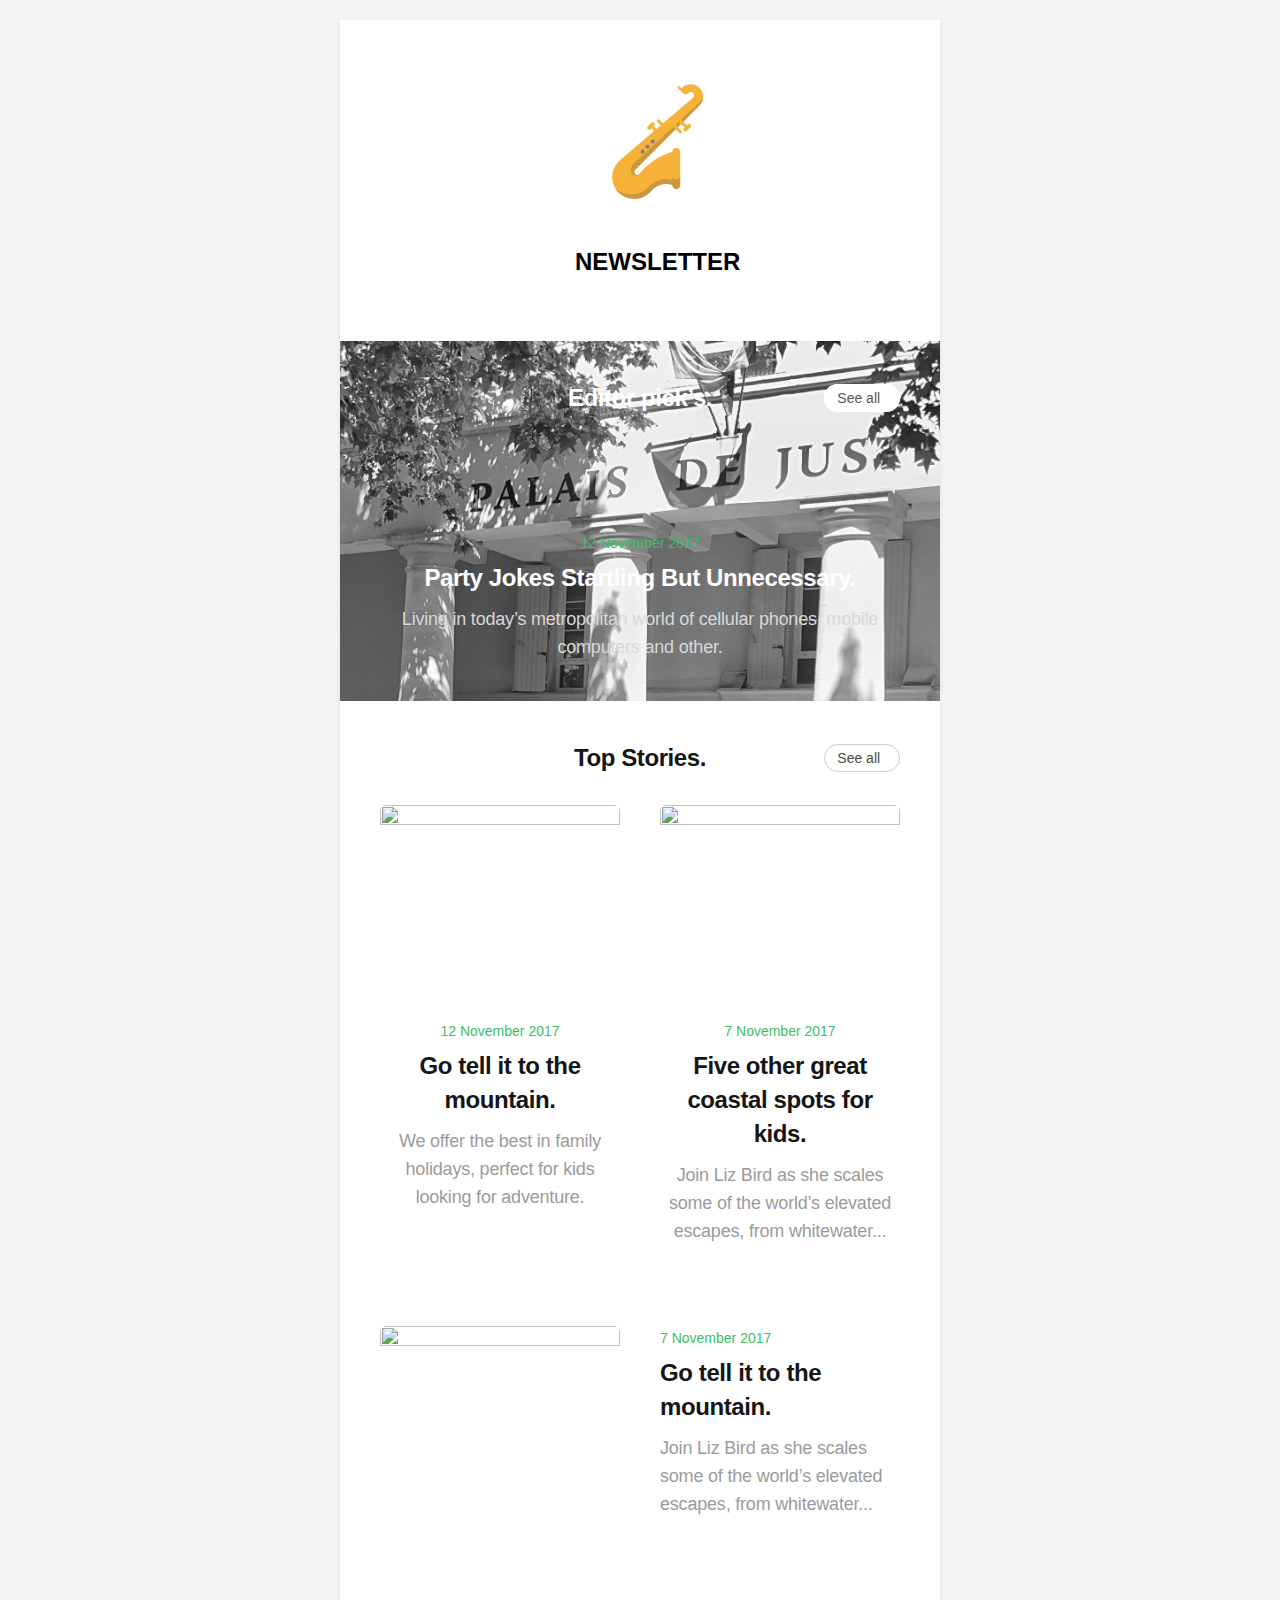
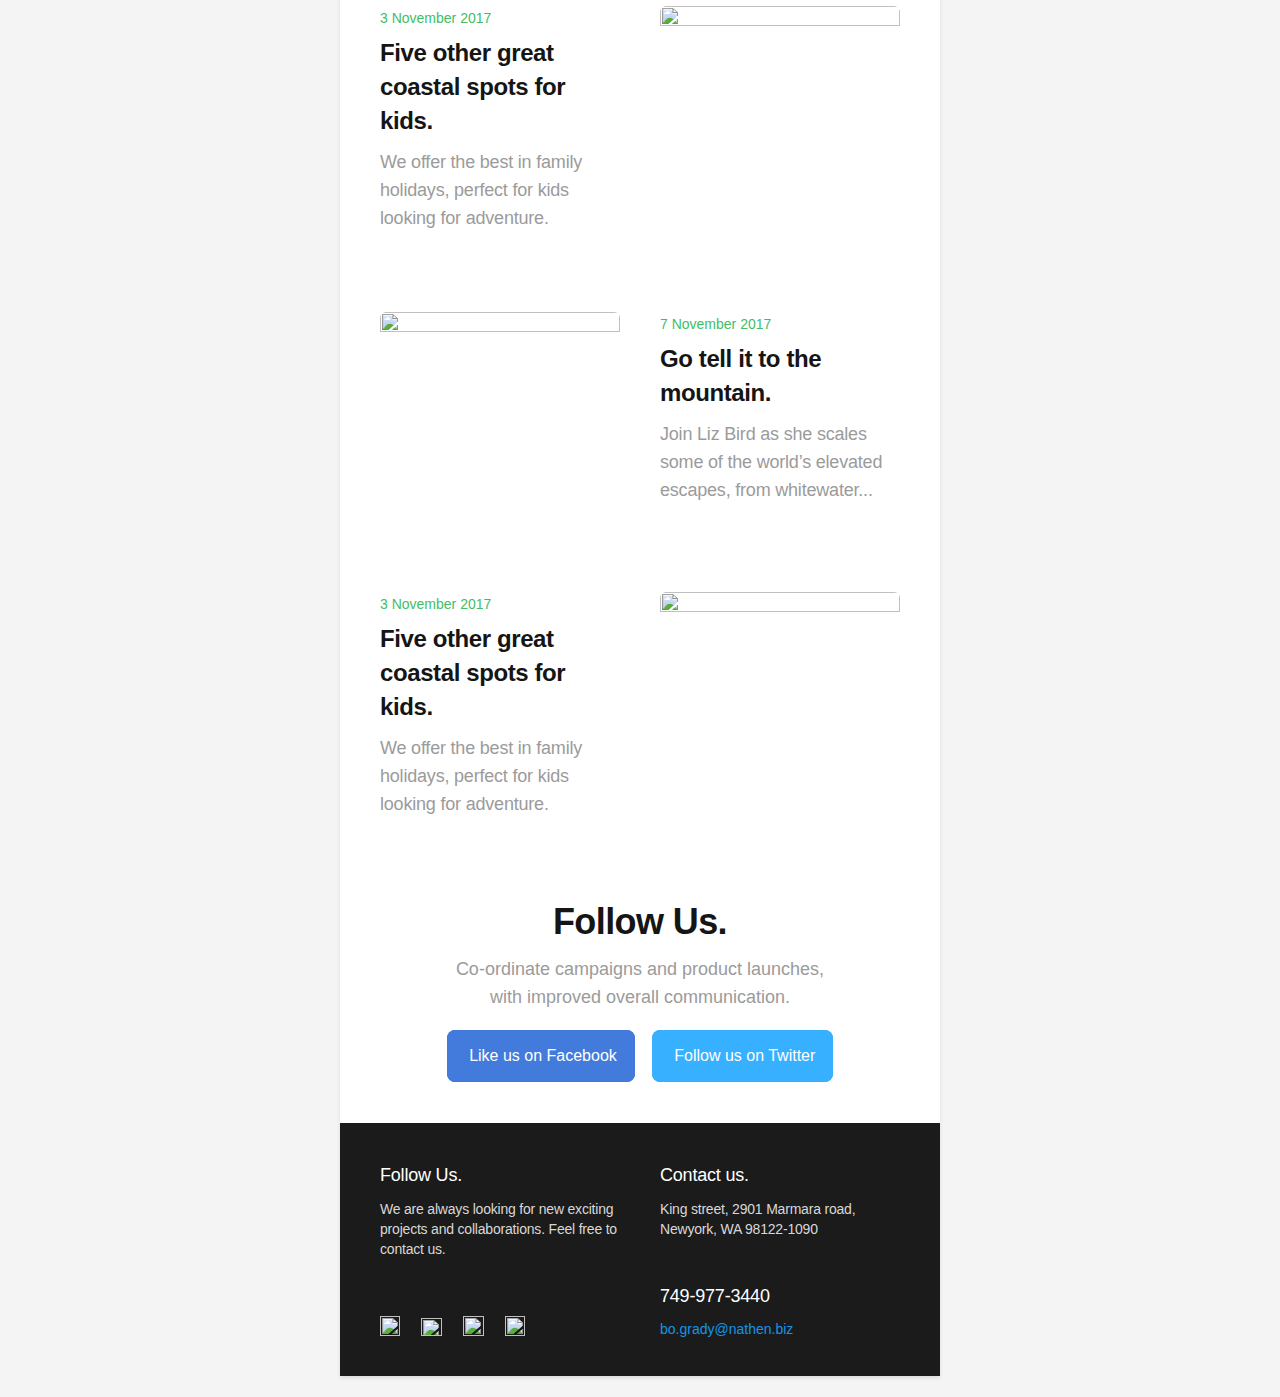
==== commit 347ecd8d: "Add files via upload" ====
--- a/newsletter/index.html
+++ b/newsletter/index.html
@@ -260,9 +260,12 @@
                                           <table border="0" cellpadding="0" cellspacing="0" style="mso-table-lspace: 0pt; mso-table-rspace: 0pt; width: 130px;" width="130">
                                             <tbody>
                                               <tr>
-                                                <td style="vertical-align: top;" valign="top"> <a href="http://example.com" style="text-decoration: none;">
-                                        <img src="images/logo-dark.png" width="130" height="22" alt="" style="border: 0; line-height: 100%; outline: 0; -ms-interpolation-mode: bicubic; display: block; font-family: 'Fira Sans', Helvetica, Arial, sans-serif; font-size: 20px; font-weight: 500; color: #1B1B1B;">
-                                    </a> </td>
+                                                <td style="vertical-align: top;" valign="top">
+                                                    <!-- <div style="display:flex;align-items:center;margin:auto"> -->
+                                                        <svg version="1.1" id="Layer_1" xmlns="http://www.w3.org/2000/svg" xmlns:xlink="http://www.w3.org/1999/xlink" viewBox="-112.64 -112.64 737.28 737.28" xml:space="preserve" fill="#000000"><g id="SVGRepo_bgCarrier" stroke-width="0"></g><g id="SVGRepo_tracerCarrier" stroke-linecap="round" stroke-linejoin="round"></g><g id="SVGRepo_iconCarrier"> <path style="fill:#F7B239;" d="M442.589,16.304c-10.864-10.876-23.421-15.797-37.44-16.272 c-15.224-0.524-30.583,5.359-41.277,16.272c-0.497,0.508-0.932,1.054-1.332,1.619l-11.23-11.23l-7.751,7.751l20.207,20.206 c0.038,0.038,0.068,0.08,0.106,0.118l3.958,3.946c6.626,6.638,17.551,7.174,24.785,1.194c2.058-1.693,3.751-3.459,6.297-4.458 c2.399-0.938,5.042-1.206,7.588-0.804c5.298,0.84,9.817,4.689,11.498,9.792c1.815,5.542,0.073,11.802-4.36,15.59L274.658,178.767 l-29.353,25.078L87.64,338.551c-14.762,12.606-25.662,29.377-30.9,48.097c-4.957,17.697-4.811,36.709,0.292,54.37 c5.176,17.953,15.48,34.298,29.584,46.587c18.549,16.162,43.043,25.029,67.658,24.359c24.493-0.658,48.292-10.645,65.904-27.696 c2.265-2.192,4.433-4.506,6.48-6.906l3.057-3.593c22.557-26.478,59.132-36.246,91.883-24.554v1.047 c0,9.086,7.369,16.442,16.442,16.442h2.107c9.074,0,16.43-7.356,16.43-16.442V300.466c0-9.086-7.356-16.442-16.43-16.442h-2.107 c-9.074,0-16.442,7.356-16.442,16.442v1.047c-7.186,2.022-14.311,4.312-21.326,6.894c-7.003,2.57-13.921,5.432-20.705,8.55 c-13.507,6.212-26.539,13.495-38.902,21.753c-12.131,8.099-23.641,17.124-34.383,26.99c-11.156,10.243-21.412,21.387-30.826,33.238 c-2.923,3.678-7.417,5.603-11.875,5.128c-0.426-0.037-0.853-0.11-1.279-0.207c-0.146-0.024-0.292-0.061-0.438-0.097 c-0.621-0.146-1.242-0.353-1.839-0.609c-0.158-0.061-0.329-0.134-0.487-0.207c-0.146-0.061-0.292-0.134-0.438-0.219 c-0.28-0.146-0.548-0.292-0.816-0.451c-0.012,0-0.012,0-0.024-0.012c-0.256-0.158-0.512-0.329-0.755-0.499 c-0.244-0.183-0.487-0.365-0.731-0.56c-0.281-0.222-0.544-0.481-0.81-0.734c-2.625-2.565-4.079-6.169-3.986-9.831 c0.011-0.315,0.026-0.63,0.058-0.943c0.018-0.188,0.049-0.375,0.076-0.561c0.065-0.428,0.134-0.855,0.241-1.279 c0.097-0.402,0.219-0.816,0.365-1.218c0.037-0.11,0.085-0.207,0.122-0.317c0.037-0.097,0.073-0.195,0.11-0.292 c0.024-0.061,0.049-0.122,0.085-0.183c0.073-0.183,0.158-0.365,0.256-0.548c0.085-0.183,0.171-0.365,0.28-0.536 c0.097-0.183,0.195-0.353,0.304-0.524c0.207-0.353,0.438-0.694,0.694-1.023c0.231-0.317,0.487-0.621,0.767-0.926 c0-0.012,0.012-0.024,0.024-0.037c0.134-0.146,0.28-0.292,0.414-0.426l185.263-185.263l24.298-24.286l78.254-78.254 c0.207-0.219,0.414-0.451,0.609-0.694c0.451-0.487,0.877-0.974,1.303-1.462c0.061-0.061,0.122-0.134,0.171-0.207 c1.303-1.559,2.57-3.167,3.69-4.86c0.122-0.171,0.244-0.341,0.353-0.524c1.559-2.387,2.96-4.872,4.141-7.466 c1.108-2.412,2.314-5.067,2.838-7.673c0.134-0.426,0.244-0.853,0.365-1.291c0.073-0.304,0.158-0.597,0.219-0.901 c0.292-1.157,0.512-2.314,0.743-3.483c0.012-0.037,0.012-0.085,0.024-0.122v-0.012C461.078,48.056,455.926,29.641,442.589,16.304z"></path> <g> <path style="opacity:0.25;fill:#4D4D4D;enable-background:new ;" d="M340.147,424.076h-2.107 c-9.074,0-16.442-7.356-16.442-16.442v19.658c-35.309-11.692-75.708-1.924-100.019,24.554l-3.301,3.593 c-20.693,22.52-50.497,34.639-80.897,34.639c-15.31,0-30.766-3.069-45.284-9.427c-8.721-3.812-16.552-8.526-23.458-13.921 c9.488,14.859,23.239,27.477,40.972,35.844c13.471,6.358,27.806,9.427,42.007,9.427c28.196,0,55.843-12.119,75.038-34.639 l3.057-3.593c22.557-26.478,59.132-36.246,91.883-24.554v1.047c0,9.086,7.369,16.442,16.442,16.442h2.107 c9.074,0,16.43-7.356,16.43-16.442v-42.629C356.577,416.72,349.221,424.076,340.147,424.076z"></path> <path style="opacity:0.25;fill:#4D4D4D;enable-background:new ;" d="M458.021,65.461c-0.231,1.169-0.451,2.326-0.743,3.483 c-0.061,0.304-0.146,0.597-0.219,0.901c-0.122,0.438-0.231,0.865-0.365,1.291c-0.524,2.606-1.73,5.262-2.838,7.673 c-1.181,2.594-2.582,5.079-4.141,7.466c-0.11,0.183-0.231,0.353-0.353,0.524c-1.121,1.693-2.387,3.301-3.69,4.86 c-0.049,0.073-0.11,0.146-0.171,0.207c-0.426,0.487-0.853,0.974-1.303,1.462c-0.195,0.244-0.402,0.475-0.609,0.694l-78.254,78.254 l-24.298,24.286L155.931,381.667c-0.414,0.122-0.585,0.317-0.572,0.585c-0.012,0.012-0.024,0.024-0.024,0.037 c-0.28,0.305-0.536,0.609-0.767,0.926c-0.256,0.329-0.487,0.67-0.694,1.023c-0.11,0.171-0.207,0.341-0.304,0.524 c-0.097,0.183-0.195,0.353-0.28,0.536c-0.097,0.183-0.183,0.365-0.256,0.548c-0.073,0.158-0.134,0.317-0.195,0.475 c-0.037,0.11-0.085,0.207-0.122,0.317c-0.146,0.402-0.268,0.804-0.365,1.218c-0.268,1.06-0.402,2.131-0.402,3.215 c0,3.276,1.218,6.553,3.666,9.086c0.365,0.378,0.755,0.731,1.157,1.047c0.231,0.207,0.475,0.39,0.731,0.56 c0.244,0.183,0.499,0.341,0.755,0.499c0.012,0.012,0.012,0.012,0.024,0.012c0.268,0.171,0.548,0.317,0.816,0.451 c0.146,0.085,0.292,0.158,0.438,0.219c0.158,0.073,0.317,0.146,0.487,0.207c0.597,0.256,1.218,0.463,1.839,0.609 c0.146,0.037,0.292,0.073,0.438,0.097c0.426,0.097,0.853,0.171,1.279,0.207c2.448,0.28,4.957-0.134,7.198-1.23 c-15.907,11.254-28.33,2.071-32.544-12.301c-3.897-13.337,0.499-27.721,10.681-37.172l192.669-178.723l26.198-24.286 L458.021,65.461z"></path> </g> <g> <rect x="345.854" y="169.453" transform="matrix(-0.7071 -0.7071 0.7071 -0.7071 505.73 561.7831)" style="fill:#F7B239;" width="46.72" height="13.397"></rect> <rect x="321.552" y="193.739" transform="matrix(-0.7071 -0.7071 0.7071 -0.7071 447.0707 586.0578)" style="fill:#F7B239;" width="46.72" height="13.397"></rect> <rect x="248.682" y="169.45" transform="matrix(-0.7071 -0.7071 0.7071 -0.7071 339.8499 493.0674)" style="fill:#F7B239;" width="46.72" height="13.397"></rect> <rect x="221.469" y="196.659" transform="matrix(-0.7071 -0.7071 0.7071 -0.7071 274.1544 520.2738)" style="fill:#F7B239;" width="46.72" height="13.397"></rect> </g> <g> <path style="fill:#808080;" d="M234.135,264c-0.585,0-1.194-0.061-1.778-0.183c-0.585-0.11-1.157-0.292-1.705-0.512 c-0.56-0.231-1.084-0.512-1.583-0.84c-0.499-0.341-0.962-0.719-1.388-1.145c-1.693-1.693-2.667-4.044-2.667-6.455 c0-0.597,0.049-1.194,0.171-1.778c0.122-0.585,0.292-1.169,0.524-1.717c0.231-0.548,0.512-1.084,0.84-1.571 c0.329-0.499,0.719-0.974,1.133-1.388c0.426-0.426,0.889-0.804,1.388-1.145c0.499-0.329,1.023-0.609,1.583-0.84 c0.548-0.219,1.121-0.402,1.705-0.512c2.972-0.597,6.126,0.378,8.246,2.497c0.414,0.414,0.804,0.889,1.133,1.388 c0.329,0.487,0.609,1.023,0.84,1.571c0.231,0.56,0.402,1.133,0.524,1.717c0.11,0.585,0.171,1.181,0.171,1.778 c0,2.412-0.974,4.762-2.667,6.455C238.898,263.026,236.546,264,234.135,264z"></path> <path style="fill:#808080;" d="M210.823,287.324c-0.597,0-1.206-0.061-1.79-0.183c-0.585-0.11-1.157-0.292-1.705-0.524 c-0.56-0.219-1.084-0.499-1.583-0.828c-0.499-0.341-0.962-0.719-1.388-1.145c-1.693-1.693-2.667-4.044-2.667-6.455 c0-0.597,0.061-1.194,0.171-1.79c0.122-0.572,0.292-1.157,0.524-1.705c0.231-0.548,0.512-1.084,0.84-1.571 c0.329-0.499,0.719-0.974,1.133-1.388c0.426-0.426,0.889-0.804,1.388-1.145c0.499-0.329,1.023-0.609,1.583-0.84 c0.548-0.219,1.121-0.402,1.705-0.512c2.972-0.609,6.126,0.378,8.246,2.497c0.426,0.414,0.804,0.889,1.133,1.388 c0.329,0.487,0.609,1.023,0.84,1.571c0.231,0.548,0.402,1.133,0.524,1.705c0.122,0.597,0.183,1.194,0.183,1.79 c0,2.399-0.974,4.762-2.68,6.455C215.574,286.35,213.224,287.324,210.823,287.324z"></path> <path style="fill:#808080;" d="M188.949,309.186c-0.597,0-1.194-0.049-1.79-0.171c-0.572-0.122-1.157-0.292-1.705-0.524 s-1.084-0.512-1.571-0.84c-0.499-0.329-0.974-0.719-1.388-1.133c-1.705-1.705-2.68-4.056-2.68-6.455 c0-2.412,0.974-4.762,2.68-6.467c0.414-0.414,0.889-0.804,1.388-1.133c0.487-0.329,1.023-0.609,1.571-0.84s1.133-0.402,1.705-0.524 c1.181-0.231,2.399-0.231,3.581,0c0.572,0.122,1.157,0.292,1.705,0.524c0.548,0.231,1.084,0.512,1.571,0.84 c0.499,0.329,0.974,0.719,1.388,1.133c0.426,0.426,0.804,0.889,1.145,1.388c0.329,0.499,0.609,1.023,0.84,1.583 c0.219,0.548,0.402,1.121,0.512,1.705c0.122,0.585,0.183,1.194,0.183,1.79c0,0.585-0.061,1.194-0.183,1.778 c-0.11,0.585-0.292,1.157-0.512,1.705c-0.231,0.56-0.512,1.084-0.84,1.583c-0.341,0.499-0.719,0.962-1.145,1.388 c-0.414,0.414-0.889,0.804-1.388,1.133c-0.487,0.329-1.023,0.609-1.571,0.84s-1.133,0.402-1.705,0.524 C190.142,309.138,189.547,309.186,188.949,309.186z"></path> </g> <g> <path style="fill:#F7B239;" d="M379.605,210.388c-2.337,0-4.676-0.892-6.459-2.676c-3.567-3.567-3.567-9.351,0-12.918 l15.833-15.833c3.567-3.567,9.351-3.567,12.918,0c3.567,3.567,3.567,9.351,0,12.918l-15.833,15.833 C384.281,209.496,381.942,210.388,379.605,210.388z"></path> <path style="fill:#F7B239;" d="M218.266,202.918c-2.337,0-4.676-0.892-6.459-2.676c-3.567-3.567-3.567-9.351,0-12.918 l15.833-15.833c3.567-3.567,9.351-3.567,12.918,0c3.567,3.567,3.567,9.351,0,12.918l-15.833,15.833 C222.942,202.026,220.605,202.918,218.266,202.918z"></path> </g> </g></svg>
+                                                        <h2 class="width:70%;text-align:center">NEWSLETTER</h2>
+                                                    <!-- </div> -->
+                                                </td>
                                               </tr>
                                             </tbody>
                                           </table>
@@ -293,7 +296,7 @@
                           <table border="0" cellpadding="0" cellspacing="0" style="mso-table-lspace: 0pt; mso-table-rspace: 0pt; width: 100%;" width="100%">
                             <tbody>
                               <tr>
-                                <td class="pc-content-box-s5" background="images/content-6-image-1.jpg" style="vertical-align: top; background-color: #1B1B1B; width: 600px; background-image: url('images/content-6-image-1.jpg'); background-position: top center; background-size: cover" width="600" valign="top" bgcolor="#1B1B1B">
+                                <td class="pc-content-box-s5" background="images/back.jpg" style="vertical-align: top; background-color: #1B1B1B; width: 600px; background-image: url('./images/back.jpg'); background-position: top center; background-size: cover" width="600" valign="top" bgcolor="#1B1B1B">
                                   <!--[if gte mso 9]>
             <v:rect xmlns:v="urn:schemas-microsoft-com:vml" fill="true" stroke="false" style="width:600px;height:360px;">
                 <v:fill type="frame" src="images/content-6-image-1.jpg" color="#1B1B1B"></v:fill>
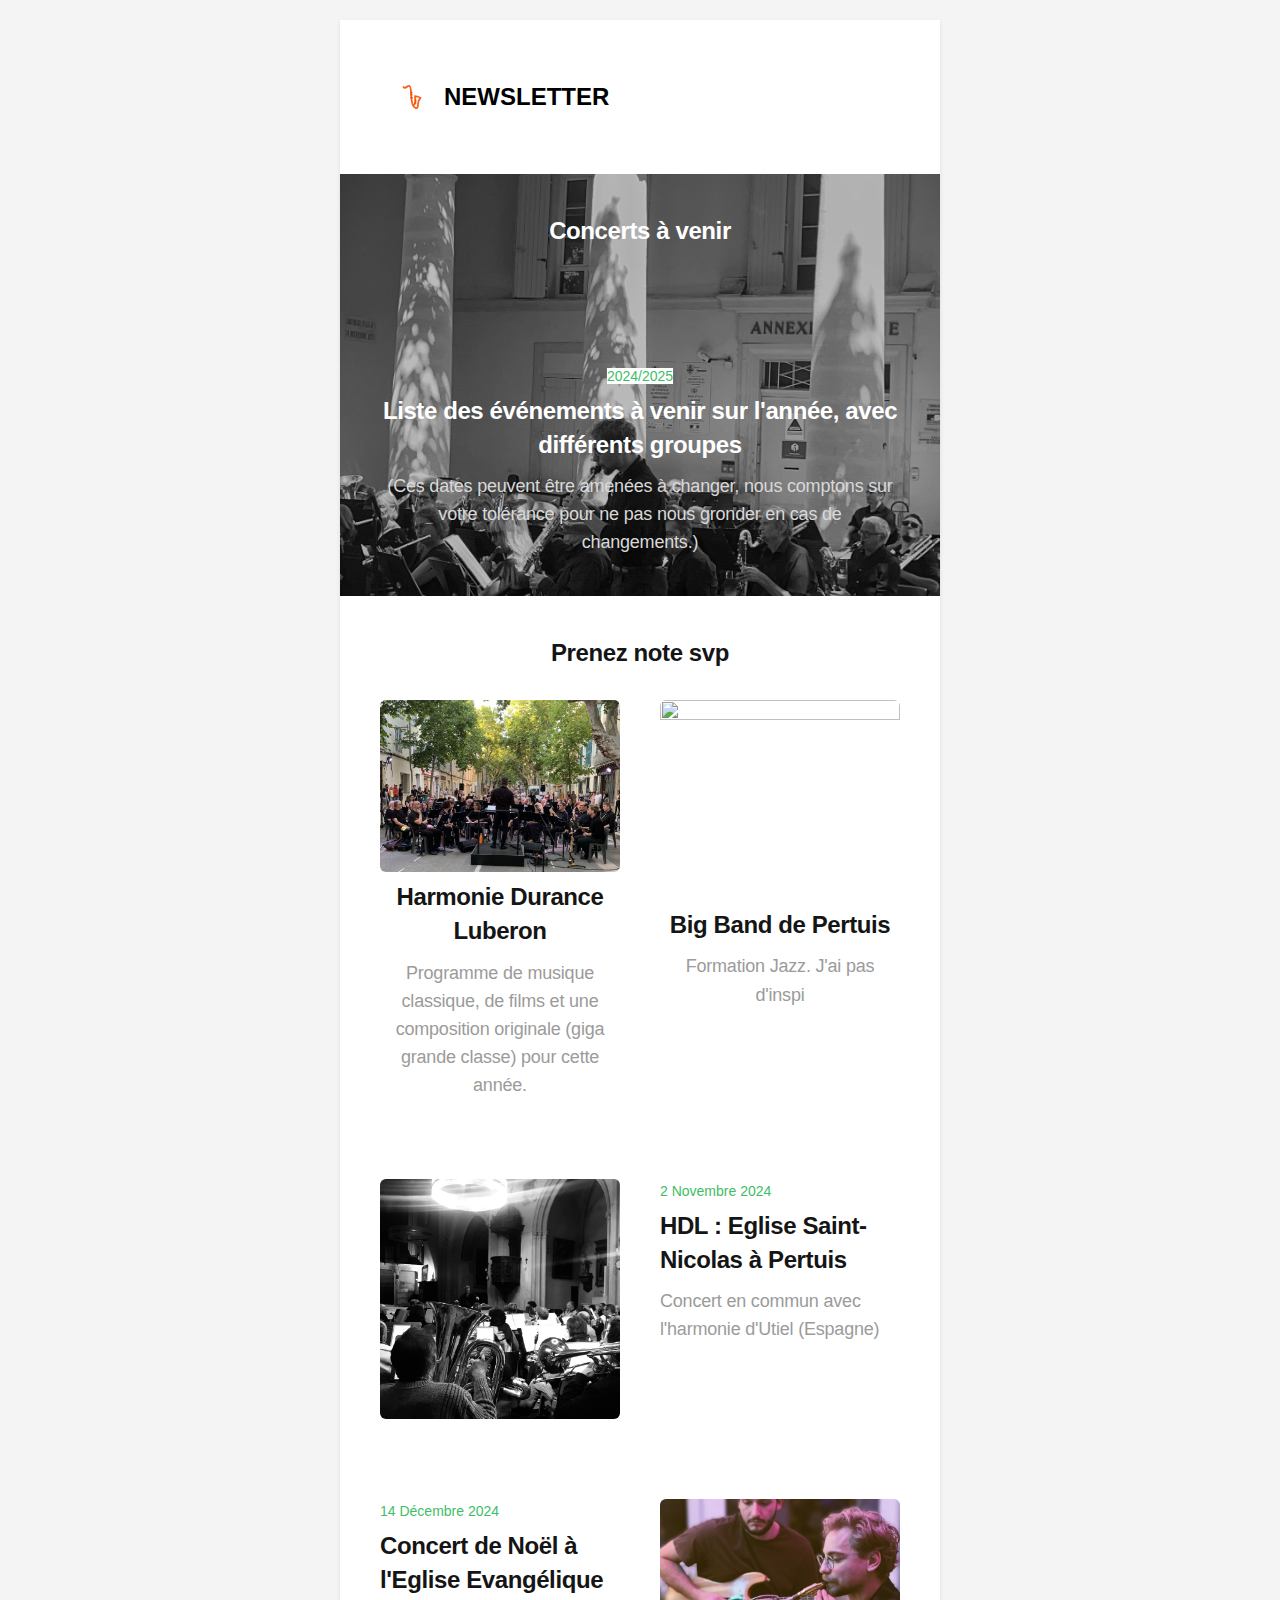
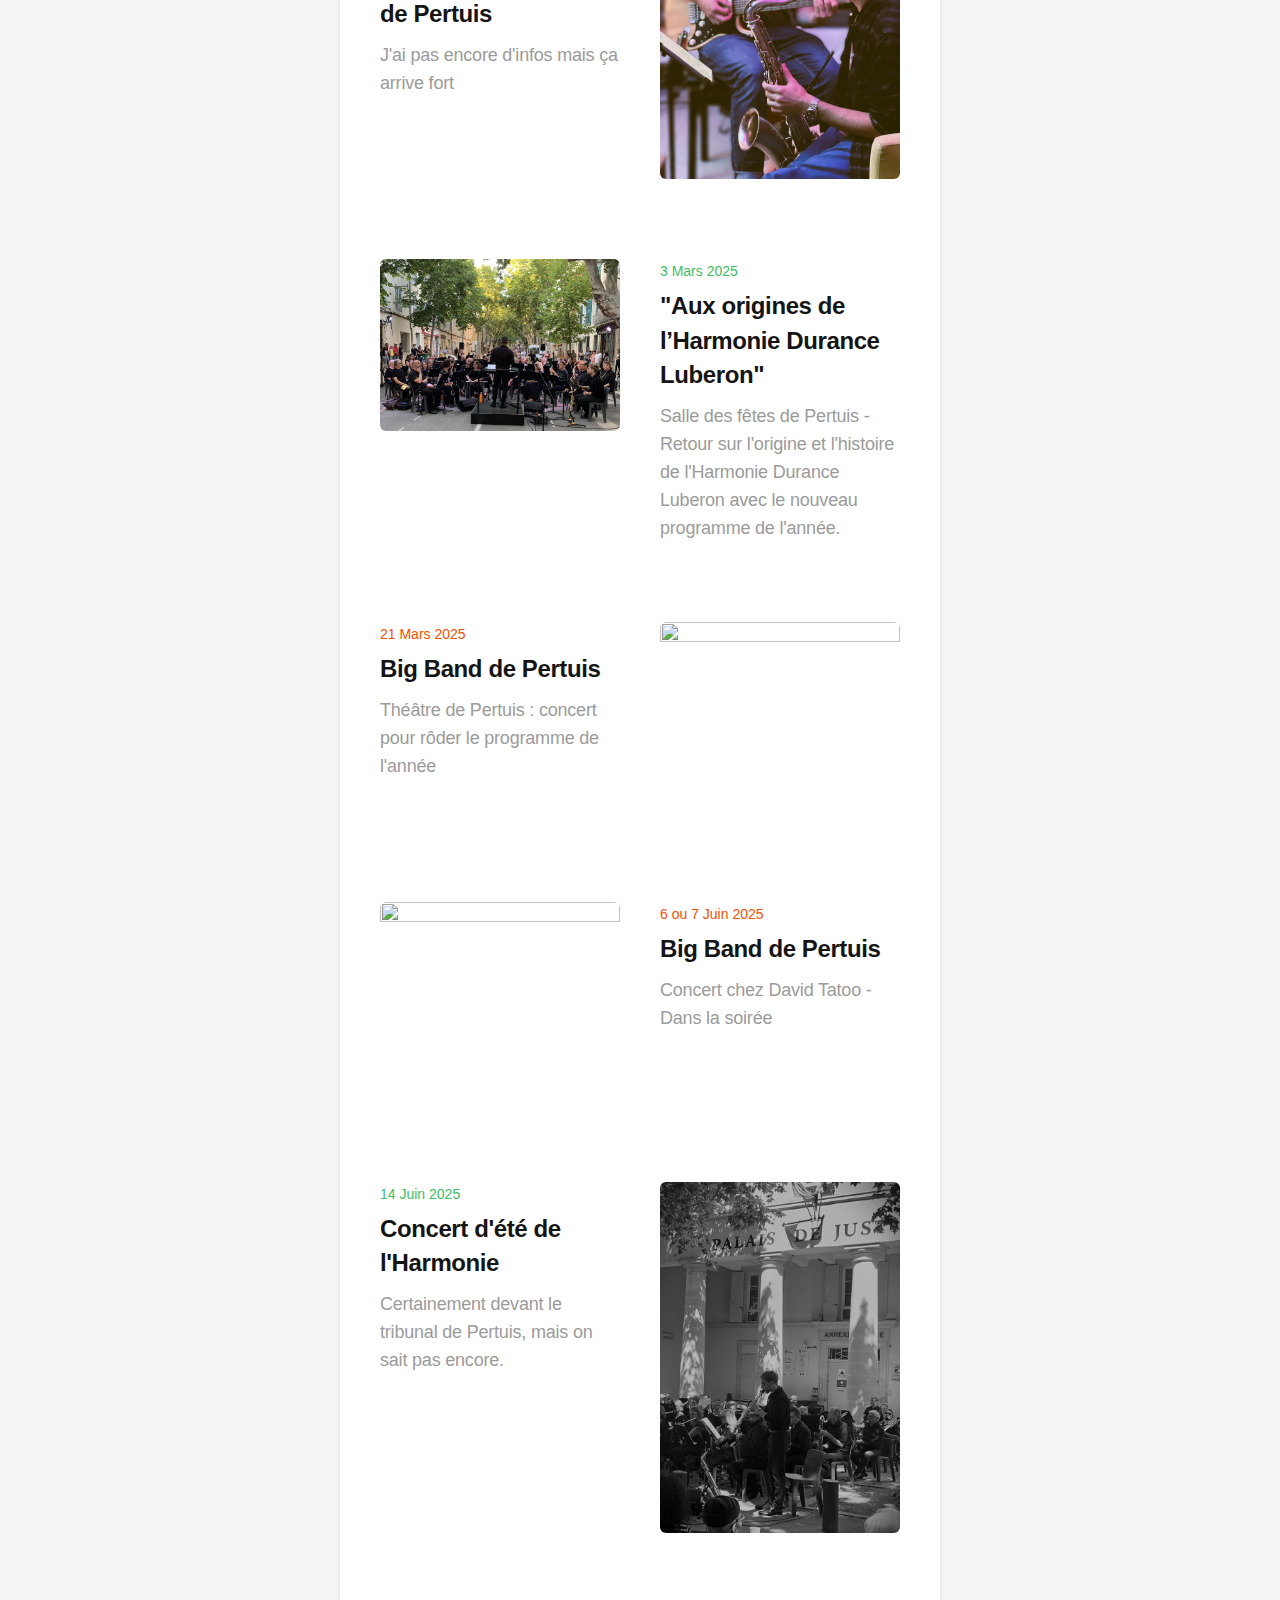
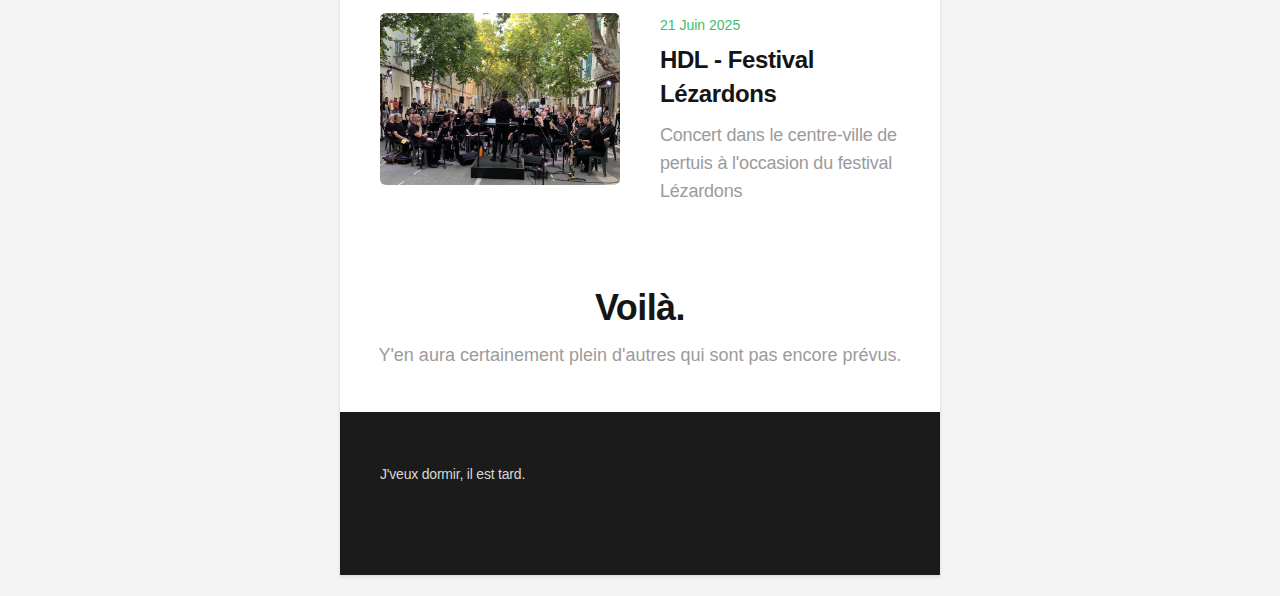
==== commit 7f95ec3d: "Add files via upload" ====
--- a/newsletter/index.html
+++ b/newsletter/index.html
@@ -1,5 +1,8 @@
-<!DOCTYPE html PUBLIC "-//W3C//DTD XHTML 1.0 Transitional//EN" "http://www.w3.org/TR/xhtml1/DTD/xhtml1-transitional.dtd">
-<html xmlns="http://www.w3.org/1999/xhtml" xmlns:v="urn:schemas-microsoft-com:vml" xmlns:o="urn:schemas-microsoft-com:office:office">
+<!DOCTYPE html
+  PUBLIC "-//W3C//DTD XHTML 1.0 Transitional//EN" "http://www.w3.org/TR/xhtml1/DTD/xhtml1-transitional.dtd">
+<html xmlns="http://www.w3.org/1999/xhtml" xmlns:v="urn:schemas-microsoft-com:vml"
+  xmlns:o="urn:schemas-microsoft-com:office:office">
+
 <head>
   <meta http-equiv="Content-Type" content="text/html; charset=utf-8">
   <meta http-equiv="X-UA-Compatible" content="IE=edge">
@@ -16,6 +19,7 @@
         src: local('Fira Sans Regular'), local('FiraSans-Regular'), url(https://fonts.gstatic.com/s/firasans/v8/va9E4kDNxMZdWfMOD5Vvl4jLazX3dA.woff2) format('woff2');
         unicode-range: U+0000-00FF, U+0131, U+0152-0153, U+02BB-02BC, U+02C6, U+02DA, U+02DC, U+2000-206F, U+2074, U+20AC, U+2122, U+2191, U+2193, U+2212, U+2215, U+FEFF, U+FFFD;
       }
+
       @font-face {
         font-family: 'Fira Sans';
         font-style: normal;
@@ -23,6 +27,7 @@
         src: local('Fira Sans Regular'), local('FiraSans-Regular'), url(https://fonts.gstatic.com/s/firasans/v8/va9E4kDNxMZdWfMOD5Vvk4jLazX3dGTP.woff2) format('woff2');
         unicode-range: U+0400-045F, U+0490-0491, U+04B0-04B1, U+2116;
       }
+
       @font-face {
         font-family: 'Fira Sans';
         font-style: normal;
@@ -30,6 +35,7 @@
         src: local('Fira Sans Medium'), local('FiraSans-Medium'), url(https://fonts.gstatic.com/s/firasans/v8/va9B4kDNxMZdWfMOD5VnZKveRhf6Xl7Glw.woff2) format('woff2');
         unicode-range: U+0000-00FF, U+0131, U+0152-0153, U+02BB-02BC, U+02C6, U+02DA, U+02DC, U+2000-206F, U+2074, U+20AC, U+2122, U+2191, U+2193, U+2212, U+2215, U+FEFF, U+FFFD;
       }
+
       @font-face {
         font-family: 'Fira Sans';
         font-style: normal;
@@ -37,6 +43,7 @@
         src: local('Fira Sans Medium'), local('FiraSans-Medium'), url(https://fonts.gstatic.com/s/firasans/v8/va9B4kDNxMZdWfMOD5VnZKveQhf6Xl7Gl3LX.woff2) format('woff2');
         unicode-range: U+0400-045F, U+0490-0491, U+04B0-04B1, U+2116;
       }
+
       @font-face {
         font-family: 'Fira Sans';
         font-style: normal;
@@ -44,6 +51,7 @@
         src: local('Fira Sans Bold'), local('FiraSans-Bold'), url(https://fonts.gstatic.com/s/firasans/v8/va9B4kDNxMZdWfMOD5VnLK3eRhf6Xl7Glw.woff2) format('woff2');
         unicode-range: U+0000-00FF, U+0131, U+0152-0153, U+02BB-02BC, U+02C6, U+02DA, U+02DC, U+2000-206F, U+2074, U+20AC, U+2122, U+2191, U+2193, U+2212, U+2215, U+FEFF, U+FFFD;
       }
+
       @font-face {
         font-family: 'Fira Sans';
         font-style: normal;
@@ -51,6 +59,7 @@
         src: local('Fira Sans Bold'), local('FiraSans-Bold'), url(https://fonts.gstatic.com/s/firasans/v8/va9B4kDNxMZdWfMOD5VnLK3eQhf6Xl7Gl3LX.woff2) format('woff2');
         unicode-range: U+0400-045F, U+0490-0491, U+04B0-04B1, U+2116;
       }
+
       @font-face {
         font-family: 'Fira Sans';
         font-style: normal;
@@ -58,6 +67,7 @@
         src: local('Fira Sans ExtraBold'), local('FiraSans-ExtraBold'), url(https://fonts.gstatic.com/s/firasans/v8/va9B4kDNxMZdWfMOD5VnMK7eRhf6Xl7Glw.woff2) format('woff2');
         unicode-range: U+0000-00FF, U+0131, U+0152-0153, U+02BB-02BC, U+02C6, U+02DA, U+02DC, U+2000-206F, U+2074, U+20AC, U+2122, U+2191, U+2193, U+2212, U+2215, U+FEFF, U+FFFD;
       }
+
       @font-face {
         font-family: 'Fira Sans';
         font-style: normal;
@@ -100,50 +110,64 @@
       .pc-menu-box-s1 {
         padding: 25px 30px !important
       }
+
       .pc-heading-s1 .pc-heading-action-in,
       .pc-heading-s1 .pc-heading-col,
       .pc-menu-box-s1 .pc-menu-col,
       .pc-menu-box-s1 .pc-menu-socials-s1 {
         width: 100% !important
       }
+
       .pc-content-box-s5 .pc-content-box-in {
         padding: 25px 30px 35px !important
       }
+
       .pc-content-box-s4 {
         padding: 25px 10px 15px !important
       }
+
       .pc-posts-row-s3 .pc-posts-row-col {
         max-width: 50% !important
       }
+
       .pc-content-box-s1 {
         padding: 15px 10px !important
       }
+
       .pc-post-s2 {
         text-align: center !important
       }
+
       .pc-footer-row-s1 .pc-footer-row-col,
       .pc-post-s2 .pc-post-col {
         max-width: 100% !important
       }
+
       .pc-post-s2 .pc-post-col-in.pc-m-img {
         padding-bottom: 0 !important
       }
+
       .pc-post-s2 .pc-post-col-in.pc-m-details {
         padding-top: 16px !important
       }
+
       .pc-post-s2 .pc-post-img {
         Margin: 0 auto !important
       }
+
       .pc-post-s2.pc-m-invert {
         direction: ltr !important
       }
+
       .pc-cta-box-s1 {
         padding: 35px 30px !important
       }
+
       .pc-footer-box-s1 {
         padding-left: 10px !important;
         padding-right: 10px !important
       }
+
       .pc-spacing.pc-m-footer-h-46 td,
       .pc-spacing.pc-m-footer-h-57 td {
         font-size: 20px !important;
@@ -156,31 +180,39 @@
       .pc-menu-box-s1 {
         padding: 15px 20px !important
       }
+
       .pc-content-box-s5 .pc-content-box-in {
         padding: 15px 20px 25px !important
       }
+
       .pc-spacing.pc-m-content-7 td {
         font-size: 70px !important;
         height: 70px !important;
         line-height: 70px !important
       }
+
       .pc-content-box-s4 {
         padding: 15px 0 5px !important
       }
+
       .pc-posts-row-s3 .pc-posts-row-col {
         max-width: 100% !important
       }
+
       .pc-content-box-s1,
       .pc-footer-box-s1 {
         padding: 5px 0 !important
       }
+
       .pc-cta-box-s1 {
         padding: 25px 20px !important
       }
+
       .pc-cta-s1 .pc-cta-title {
         font-size: 24px !important;
         line-height: 1.42 !important
       }
+
       .pc-cta-text br,
       .pc-cta-title br,
       .pc-footer-text-s1 br {
@@ -202,69 +234,126 @@
   </xml>
   <![endif]-->
 </head>
-<body class="pc-fb-font" bgcolor="#f4f4f4" style="background-color: #f4f4f4; font-family: 'Fira Sans', Helvetica, Arial, sans-serif; font-size: 16px; width: 100% !important; Margin: 0 !important; padding: 0; line-height: 1.5; -webkit-font-smoothing: antialiased; -webkit-text-size-adjust: 100%; -ms-text-size-adjust: 100%">
-  <table style="mso-table-lspace: 0pt; mso-table-rspace: 0pt; width: 100%;" width="100%" border="0" cellpadding="0" cellspacing="0">
+
+<body class="pc-fb-font" bgcolor="#f4f4f4"
+  style="background-color: #f4f4f4; font-family: 'Fira Sans', Helvetica, Arial, sans-serif; font-size: 16px; width: 100% !important; Margin: 0 !important; padding: 0; line-height: 1.5; -webkit-font-smoothing: antialiased; -webkit-text-size-adjust: 100%; -ms-text-size-adjust: 100%">
+  <table style="mso-table-lspace: 0pt; mso-table-rspace: 0pt; width: 100%;" width="100%" border="0" cellpadding="0"
+    cellspacing="0">
     <tbody>
       <tr>
         <td style="padding: 0; vertical-align: top;" align="center" valign="top">
           <!--[if (gte mso 9)|(IE)]>
       <table width="620" align="center" border="0" cellspacing="0" cellpadding="0"><tr><td width="620" align="center" valign="top">
       <![endif]-->
-          <table class="pc-container" align="center" style="mso-table-lspace: 0pt; mso-table-rspace: 0pt; width: 100%; Margin: 0 auto; max-width: 620px;" width="100%" border="0" cellpadding="0" cellspacing="0">
+          <table class="pc-container" align="center"
+            style="mso-table-lspace: 0pt; mso-table-rspace: 0pt; width: 100%; Margin: 0 auto; max-width: 620px;"
+            width="100%" border="0" cellpadding="0" cellspacing="0">
             <tbody>
               <tr>
-                <td align="left" style="vertical-align: top; padding: 0 10px;" valign="top"> <span class="preheader" style="color: transparent; display: none; height: 0; max-height: 0; max-width: 0; opacity: 0; overflow: hidden; mso-hide: all; visibility: hidden; width: 0;">Template created by Designmodo.com.</span>
-                  <table border="0" cellpadding="0" cellspacing="0" style="mso-table-lspace: 0pt; mso-table-rspace: 0pt; width: 100%;" width="100%">
+                <td align="left" style="vertical-align: top; padding: 0 10px;" valign="top"> <span class="preheader"
+                    style="color: transparent; display: none; height: 0; max-height: 0; max-width: 0; opacity: 0; overflow: hidden; mso-hide: all; visibility: hidden; width: 0;">Template
+                    created by Designmodo.com.</span>
+                  <table border="0" cellpadding="0" cellspacing="0"
+                    style="mso-table-lspace: 0pt; mso-table-rspace: 0pt; width: 100%;" width="100%">
                     <tbody>
                       <tr>
-                        <td style="vertical-align: top; padding: 0; height: 20px; font-size: 20px; line-height: 20px;" valign="top">&nbsp;</td>
+                        <td style="vertical-align: top; padding: 0; height: 20px; font-size: 20px; line-height: 20px;"
+                          valign="top">&nbsp;</td>
                       </tr>
                     </tbody>
                   </table>
-                  <table style="mso-table-lspace: 0pt; mso-table-rspace: 0pt; box-shadow: 0 2px 4px 0 rgba(0, 0, 0, 0.1)" border="0" cellspacing="0" cellpadding="0">
+                  <table
+                    style="mso-table-lspace: 0pt; mso-table-rspace: 0pt; box-shadow: 0 2px 4px 0 rgba(0, 0, 0, 0.1)"
+                    border="0" cellspacing="0" cellpadding="0">
                     <tbody>
                       <tr>
                         <td>
                           <!-- START MODULE: Menu 6 -->
-                          <table border="0" cellpadding="0" cellspacing="0" style="mso-table-lspace: 0pt; mso-table-rspace: 0pt; width: 100%;" width="100%">
+                          <table border="0" cellpadding="0" cellspacing="0"
+                            style="mso-table-lspace: 0pt; mso-table-rspace: 0pt; width: 100%;" width="100%">
                             <tbody>
                               <tr>
-                                <td class="pc-menu-box-s1" style="vertical-align: top; padding: 29px 40px; background-color: #ffffff;" valign="top" bgcolor="#ffffff">
+                                <td class="pc-menu-box-s1"
+                                  style="vertical-align: top; padding: 29px 40px; background-color: #ffffff;"
+                                  valign="top" bgcolor="#ffffff">
                                   <!--[if (gte mso 9)|(IE)]>
             <table width="100%" border="0" cellspacing="0" cellpadding="0">
                 <tr>
                     <td width="195" valign="top">
             <![endif]-->
-                                  <table class="pc-menu-col" align="left" border="0" cellpadding="0" cellspacing="0" style="mso-table-lspace: 0pt; mso-table-rspace: 0pt; width: 195px;" width="195">
-                                    <tbody>
-                                      <tr>
-                                        <td align="left" style="vertical-align: top; padding: 13px 0 10px;" valign="top">
-                                          <table class="pc-menu-socials-s1" border="0" cellpadding="0" cellspacing="0" style="mso-table-lspace: 0pt; mso-table-rspace: 0pt;">
-                                            <tbody>
-                                              <tr>
-                                              </tr>
-                                            </tbody>
-                                          </table>
-                                        </td>
-                                      </tr>
-                                    </tbody>
-                                  </table>
                                   <!--[if (gte mso 9)|(IE)]>
             </td>
             <td width="130" valign="top">
             <![endif]-->
-                                  <table class="pc-menu-col" align="left" border="0" cellpadding="0" cellspacing="0" style="mso-table-lspace: 0pt; mso-table-rspace: 0pt; width: 130px;" width="130">
+                                  <table class="pc-menu-col" align="left" border="0" cellpadding="0" cellspacing="0"
+                                    style="mso-table-lspace: 0pt; mso-table-rspace: 0pt; width: 130px;" width="130">
                                     <tbody>
                                       <tr>
                                         <td align="center" style="vertical-align: top; padding: 10px 0;" valign="top">
-                                          <table border="0" cellpadding="0" cellspacing="0" style="mso-table-lspace: 0pt; mso-table-rspace: 0pt; width: 130px;" width="130">
+                                          <table border="0" cellpadding="0" cellspacing="0"
+                                            style="mso-table-lspace: 0pt; mso-table-rspace: 0pt; width: 130px;"
+                                            width="130">
                                             <tbody>
                                               <tr>
                                                 <td style="vertical-align: top;" valign="top">
-                                                    <!-- <div style="display:flex;align-items:center;margin:auto"> -->
-                                                        <svg version="1.1" id="Layer_1" xmlns="http://www.w3.org/2000/svg" xmlns:xlink="http://www.w3.org/1999/xlink" viewBox="-112.64 -112.64 737.28 737.28" xml:space="preserve" fill="#000000"><g id="SVGRepo_bgCarrier" stroke-width="0"></g><g id="SVGRepo_tracerCarrier" stroke-linecap="round" stroke-linejoin="round"></g><g id="SVGRepo_iconCarrier"> <path style="fill:#F7B239;" d="M442.589,16.304c-10.864-10.876-23.421-15.797-37.44-16.272 c-15.224-0.524-30.583,5.359-41.277,16.272c-0.497,0.508-0.932,1.054-1.332,1.619l-11.23-11.23l-7.751,7.751l20.207,20.206 c0.038,0.038,0.068,0.08,0.106,0.118l3.958,3.946c6.626,6.638,17.551,7.174,24.785,1.194c2.058-1.693,3.751-3.459,6.297-4.458 c2.399-0.938,5.042-1.206,7.588-0.804c5.298,0.84,9.817,4.689,11.498,9.792c1.815,5.542,0.073,11.802-4.36,15.59L274.658,178.767 l-29.353,25.078L87.64,338.551c-14.762,12.606-25.662,29.377-30.9,48.097c-4.957,17.697-4.811,36.709,0.292,54.37 c5.176,17.953,15.48,34.298,29.584,46.587c18.549,16.162,43.043,25.029,67.658,24.359c24.493-0.658,48.292-10.645,65.904-27.696 c2.265-2.192,4.433-4.506,6.48-6.906l3.057-3.593c22.557-26.478,59.132-36.246,91.883-24.554v1.047 c0,9.086,7.369,16.442,16.442,16.442h2.107c9.074,0,16.43-7.356,16.43-16.442V300.466c0-9.086-7.356-16.442-16.43-16.442h-2.107 c-9.074,0-16.442,7.356-16.442,16.442v1.047c-7.186,2.022-14.311,4.312-21.326,6.894c-7.003,2.57-13.921,5.432-20.705,8.55 c-13.507,6.212-26.539,13.495-38.902,21.753c-12.131,8.099-23.641,17.124-34.383,26.99c-11.156,10.243-21.412,21.387-30.826,33.238 c-2.923,3.678-7.417,5.603-11.875,5.128c-0.426-0.037-0.853-0.11-1.279-0.207c-0.146-0.024-0.292-0.061-0.438-0.097 c-0.621-0.146-1.242-0.353-1.839-0.609c-0.158-0.061-0.329-0.134-0.487-0.207c-0.146-0.061-0.292-0.134-0.438-0.219 c-0.28-0.146-0.548-0.292-0.816-0.451c-0.012,0-0.012,0-0.024-0.012c-0.256-0.158-0.512-0.329-0.755-0.499 c-0.244-0.183-0.487-0.365-0.731-0.56c-0.281-0.222-0.544-0.481-0.81-0.734c-2.625-2.565-4.079-6.169-3.986-9.831 c0.011-0.315,0.026-0.63,0.058-0.943c0.018-0.188,0.049-0.375,0.076-0.561c0.065-0.428,0.134-0.855,0.241-1.279 c0.097-0.402,0.219-0.816,0.365-1.218c0.037-0.11,0.085-0.207,0.122-0.317c0.037-0.097,0.073-0.195,0.11-0.292 c0.024-0.061,0.049-0.122,0.085-0.183c0.073-0.183,0.158-0.365,0.256-0.548c0.085-0.183,0.171-0.365,0.28-0.536 c0.097-0.183,0.195-0.353,0.304-0.524c0.207-0.353,0.438-0.694,0.694-1.023c0.231-0.317,0.487-0.621,0.767-0.926 c0-0.012,0.012-0.024,0.024-0.037c0.134-0.146,0.28-0.292,0.414-0.426l185.263-185.263l24.298-24.286l78.254-78.254 c0.207-0.219,0.414-0.451,0.609-0.694c0.451-0.487,0.877-0.974,1.303-1.462c0.061-0.061,0.122-0.134,0.171-0.207 c1.303-1.559,2.57-3.167,3.69-4.86c0.122-0.171,0.244-0.341,0.353-0.524c1.559-2.387,2.96-4.872,4.141-7.466 c1.108-2.412,2.314-5.067,2.838-7.673c0.134-0.426,0.244-0.853,0.365-1.291c0.073-0.304,0.158-0.597,0.219-0.901 c0.292-1.157,0.512-2.314,0.743-3.483c0.012-0.037,0.012-0.085,0.024-0.122v-0.012C461.078,48.056,455.926,29.641,442.589,16.304z"></path> <g> <path style="opacity:0.25;fill:#4D4D4D;enable-background:new ;" d="M340.147,424.076h-2.107 c-9.074,0-16.442-7.356-16.442-16.442v19.658c-35.309-11.692-75.708-1.924-100.019,24.554l-3.301,3.593 c-20.693,22.52-50.497,34.639-80.897,34.639c-15.31,0-30.766-3.069-45.284-9.427c-8.721-3.812-16.552-8.526-23.458-13.921 c9.488,14.859,23.239,27.477,40.972,35.844c13.471,6.358,27.806,9.427,42.007,9.427c28.196,0,55.843-12.119,75.038-34.639 l3.057-3.593c22.557-26.478,59.132-36.246,91.883-24.554v1.047c0,9.086,7.369,16.442,16.442,16.442h2.107 c9.074,0,16.43-7.356,16.43-16.442v-42.629C356.577,416.72,349.221,424.076,340.147,424.076z"></path> <path style="opacity:0.25;fill:#4D4D4D;enable-background:new ;" d="M458.021,65.461c-0.231,1.169-0.451,2.326-0.743,3.483 c-0.061,0.304-0.146,0.597-0.219,0.901c-0.122,0.438-0.231,0.865-0.365,1.291c-0.524,2.606-1.73,5.262-2.838,7.673 c-1.181,2.594-2.582,5.079-4.141,7.466c-0.11,0.183-0.231,0.353-0.353,0.524c-1.121,1.693-2.387,3.301-3.69,4.86 c-0.049,0.073-0.11,0.146-0.171,0.207c-0.426,0.487-0.853,0.974-1.303,1.462c-0.195,0.244-0.402,0.475-0.609,0.694l-78.254,78.254 l-24.298,24.286L155.931,381.667c-0.414,0.122-0.585,0.317-0.572,0.585c-0.012,0.012-0.024,0.024-0.024,0.037 c-0.28,0.305-0.536,0.609-0.767,0.926c-0.256,0.329-0.487,0.67-0.694,1.023c-0.11,0.171-0.207,0.341-0.304,0.524 c-0.097,0.183-0.195,0.353-0.28,0.536c-0.097,0.183-0.183,0.365-0.256,0.548c-0.073,0.158-0.134,0.317-0.195,0.475 c-0.037,0.11-0.085,0.207-0.122,0.317c-0.146,0.402-0.268,0.804-0.365,1.218c-0.268,1.06-0.402,2.131-0.402,3.215 c0,3.276,1.218,6.553,3.666,9.086c0.365,0.378,0.755,0.731,1.157,1.047c0.231,0.207,0.475,0.39,0.731,0.56 c0.244,0.183,0.499,0.341,0.755,0.499c0.012,0.012,0.012,0.012,0.024,0.012c0.268,0.171,0.548,0.317,0.816,0.451 c0.146,0.085,0.292,0.158,0.438,0.219c0.158,0.073,0.317,0.146,0.487,0.207c0.597,0.256,1.218,0.463,1.839,0.609 c0.146,0.037,0.292,0.073,0.438,0.097c0.426,0.097,0.853,0.171,1.279,0.207c2.448,0.28,4.957-0.134,7.198-1.23 c-15.907,11.254-28.33,2.071-32.544-12.301c-3.897-13.337,0.499-27.721,10.681-37.172l192.669-178.723l26.198-24.286 L458.021,65.461z"></path> </g> <g> <rect x="345.854" y="169.453" transform="matrix(-0.7071 -0.7071 0.7071 -0.7071 505.73 561.7831)" style="fill:#F7B239;" width="46.72" height="13.397"></rect> <rect x="321.552" y="193.739" transform="matrix(-0.7071 -0.7071 0.7071 -0.7071 447.0707 586.0578)" style="fill:#F7B239;" width="46.72" height="13.397"></rect> <rect x="248.682" y="169.45" transform="matrix(-0.7071 -0.7071 0.7071 -0.7071 339.8499 493.0674)" style="fill:#F7B239;" width="46.72" height="13.397"></rect> <rect x="221.469" y="196.659" transform="matrix(-0.7071 -0.7071 0.7071 -0.7071 274.1544 520.2738)" style="fill:#F7B239;" width="46.72" height="13.397"></rect> </g> <g> <path style="fill:#808080;" d="M234.135,264c-0.585,0-1.194-0.061-1.778-0.183c-0.585-0.11-1.157-0.292-1.705-0.512 c-0.56-0.231-1.084-0.512-1.583-0.84c-0.499-0.341-0.962-0.719-1.388-1.145c-1.693-1.693-2.667-4.044-2.667-6.455 c0-0.597,0.049-1.194,0.171-1.778c0.122-0.585,0.292-1.169,0.524-1.717c0.231-0.548,0.512-1.084,0.84-1.571 c0.329-0.499,0.719-0.974,1.133-1.388c0.426-0.426,0.889-0.804,1.388-1.145c0.499-0.329,1.023-0.609,1.583-0.84 c0.548-0.219,1.121-0.402,1.705-0.512c2.972-0.597,6.126,0.378,8.246,2.497c0.414,0.414,0.804,0.889,1.133,1.388 c0.329,0.487,0.609,1.023,0.84,1.571c0.231,0.56,0.402,1.133,0.524,1.717c0.11,0.585,0.171,1.181,0.171,1.778 c0,2.412-0.974,4.762-2.667,6.455C238.898,263.026,236.546,264,234.135,264z"></path> <path style="fill:#808080;" d="M210.823,287.324c-0.597,0-1.206-0.061-1.79-0.183c-0.585-0.11-1.157-0.292-1.705-0.524 c-0.56-0.219-1.084-0.499-1.583-0.828c-0.499-0.341-0.962-0.719-1.388-1.145c-1.693-1.693-2.667-4.044-2.667-6.455 c0-0.597,0.061-1.194,0.171-1.79c0.122-0.572,0.292-1.157,0.524-1.705c0.231-0.548,0.512-1.084,0.84-1.571 c0.329-0.499,0.719-0.974,1.133-1.388c0.426-0.426,0.889-0.804,1.388-1.145c0.499-0.329,1.023-0.609,1.583-0.84 c0.548-0.219,1.121-0.402,1.705-0.512c2.972-0.609,6.126,0.378,8.246,2.497c0.426,0.414,0.804,0.889,1.133,1.388 c0.329,0.487,0.609,1.023,0.84,1.571c0.231,0.548,0.402,1.133,0.524,1.705c0.122,0.597,0.183,1.194,0.183,1.79 c0,2.399-0.974,4.762-2.68,6.455C215.574,286.35,213.224,287.324,210.823,287.324z"></path> <path style="fill:#808080;" d="M188.949,309.186c-0.597,0-1.194-0.049-1.79-0.171c-0.572-0.122-1.157-0.292-1.705-0.524 s-1.084-0.512-1.571-0.84c-0.499-0.329-0.974-0.719-1.388-1.133c-1.705-1.705-2.68-4.056-2.68-6.455 c0-2.412,0.974-4.762,2.68-6.467c0.414-0.414,0.889-0.804,1.388-1.133c0.487-0.329,1.023-0.609,1.571-0.84s1.133-0.402,1.705-0.524 c1.181-0.231,2.399-0.231,3.581,0c0.572,0.122,1.157,0.292,1.705,0.524c0.548,0.231,1.084,0.512,1.571,0.84 c0.499,0.329,0.974,0.719,1.388,1.133c0.426,0.426,0.804,0.889,1.145,1.388c0.329,0.499,0.609,1.023,0.84,1.583 c0.219,0.548,0.402,1.121,0.512,1.705c0.122,0.585,0.183,1.194,0.183,1.79c0,0.585-0.061,1.194-0.183,1.778 c-0.11,0.585-0.292,1.157-0.512,1.705c-0.231,0.56-0.512,1.084-0.84,1.583c-0.341,0.499-0.719,0.962-1.145,1.388 c-0.414,0.414-0.889,0.804-1.388,1.133c-0.487,0.329-1.023,0.609-1.571,0.84s-1.133,0.402-1.705,0.524 C190.142,309.138,189.547,309.186,188.949,309.186z"></path> </g> <g> <path style="fill:#F7B239;" d="M379.605,210.388c-2.337,0-4.676-0.892-6.459-2.676c-3.567-3.567-3.567-9.351,0-12.918 l15.833-15.833c3.567-3.567,9.351-3.567,12.918,0c3.567,3.567,3.567,9.351,0,12.918l-15.833,15.833 C384.281,209.496,381.942,210.388,379.605,210.388z"></path> <path style="fill:#F7B239;" d="M218.266,202.918c-2.337,0-4.676-0.892-6.459-2.676c-3.567-3.567-3.567-9.351,0-12.918 l15.833-15.833c3.567-3.567,9.351-3.567,12.918,0c3.567,3.567,3.567,9.351,0,12.918l-15.833,15.833 C222.942,202.026,220.605,202.918,218.266,202.918z"></path> </g> </g></svg>
-                                                        <h2 class="width:70%;text-align:center">NEWSLETTER</h2>
-                                                    <!-- </div> -->
+                                                  <div style="display:flex;align-items:center;margin:auto">
+                                                  <!-- <svg version="1.1" id="Layer_1" xmlns="http://www.w3.org/2000/svg"
+                                                    xmlns:xlink="http://www.w3.org/1999/xlink"
+                                                    viewBox="-112.64 -112.64 737.28 737.28" xml:space="preserve"
+                                                    fill="#000000">
+                                                    <g id="SVGRepo_bgCarrier" stroke-width="0"></g>
+                                                    <g id="SVGRepo_tracerCarrier" stroke-linecap="round"
+                                                      stroke-linejoin="round"></g>
+                                                    <g id="SVGRepo_iconCarrier">
+                                                      <path style="fill:#F7B239;"
+                                                        d="M442.589,16.304c-10.864-10.876-23.421-15.797-37.44-16.272 c-15.224-0.524-30.583,5.359-41.277,16.272c-0.497,0.508-0.932,1.054-1.332,1.619l-11.23-11.23l-7.751,7.751l20.207,20.206 c0.038,0.038,0.068,0.08,0.106,0.118l3.958,3.946c6.626,6.638,17.551,7.174,24.785,1.194c2.058-1.693,3.751-3.459,6.297-4.458 c2.399-0.938,5.042-1.206,7.588-0.804c5.298,0.84,9.817,4.689,11.498,9.792c1.815,5.542,0.073,11.802-4.36,15.59L274.658,178.767 l-29.353,25.078L87.64,338.551c-14.762,12.606-25.662,29.377-30.9,48.097c-4.957,17.697-4.811,36.709,0.292,54.37 c5.176,17.953,15.48,34.298,29.584,46.587c18.549,16.162,43.043,25.029,67.658,24.359c24.493-0.658,48.292-10.645,65.904-27.696 c2.265-2.192,4.433-4.506,6.48-6.906l3.057-3.593c22.557-26.478,59.132-36.246,91.883-24.554v1.047 c0,9.086,7.369,16.442,16.442,16.442h2.107c9.074,0,16.43-7.356,16.43-16.442V300.466c0-9.086-7.356-16.442-16.43-16.442h-2.107 c-9.074,0-16.442,7.356-16.442,16.442v1.047c-7.186,2.022-14.311,4.312-21.326,6.894c-7.003,2.57-13.921,5.432-20.705,8.55 c-13.507,6.212-26.539,13.495-38.902,21.753c-12.131,8.099-23.641,17.124-34.383,26.99c-11.156,10.243-21.412,21.387-30.826,33.238 c-2.923,3.678-7.417,5.603-11.875,5.128c-0.426-0.037-0.853-0.11-1.279-0.207c-0.146-0.024-0.292-0.061-0.438-0.097 c-0.621-0.146-1.242-0.353-1.839-0.609c-0.158-0.061-0.329-0.134-0.487-0.207c-0.146-0.061-0.292-0.134-0.438-0.219 c-0.28-0.146-0.548-0.292-0.816-0.451c-0.012,0-0.012,0-0.024-0.012c-0.256-0.158-0.512-0.329-0.755-0.499 c-0.244-0.183-0.487-0.365-0.731-0.56c-0.281-0.222-0.544-0.481-0.81-0.734c-2.625-2.565-4.079-6.169-3.986-9.831 c0.011-0.315,0.026-0.63,0.058-0.943c0.018-0.188,0.049-0.375,0.076-0.561c0.065-0.428,0.134-0.855,0.241-1.279 c0.097-0.402,0.219-0.816,0.365-1.218c0.037-0.11,0.085-0.207,0.122-0.317c0.037-0.097,0.073-0.195,0.11-0.292 c0.024-0.061,0.049-0.122,0.085-0.183c0.073-0.183,0.158-0.365,0.256-0.548c0.085-0.183,0.171-0.365,0.28-0.536 c0.097-0.183,0.195-0.353,0.304-0.524c0.207-0.353,0.438-0.694,0.694-1.023c0.231-0.317,0.487-0.621,0.767-0.926 c0-0.012,0.012-0.024,0.024-0.037c0.134-0.146,0.28-0.292,0.414-0.426l185.263-185.263l24.298-24.286l78.254-78.254 c0.207-0.219,0.414-0.451,0.609-0.694c0.451-0.487,0.877-0.974,1.303-1.462c0.061-0.061,0.122-0.134,0.171-0.207 c1.303-1.559,2.57-3.167,3.69-4.86c0.122-0.171,0.244-0.341,0.353-0.524c1.559-2.387,2.96-4.872,4.141-7.466 c1.108-2.412,2.314-5.067,2.838-7.673c0.134-0.426,0.244-0.853,0.365-1.291c0.073-0.304,0.158-0.597,0.219-0.901 c0.292-1.157,0.512-2.314,0.743-3.483c0.012-0.037,0.012-0.085,0.024-0.122v-0.012C461.078,48.056,455.926,29.641,442.589,16.304z">
+                                                      </path>
+                                                      <g>
+                                                        <path style="opacity:0.25;fill:#4D4D4D;enable-background:new ;"
+                                                          d="M340.147,424.076h-2.107 c-9.074,0-16.442-7.356-16.442-16.442v19.658c-35.309-11.692-75.708-1.924-100.019,24.554l-3.301,3.593 c-20.693,22.52-50.497,34.639-80.897,34.639c-15.31,0-30.766-3.069-45.284-9.427c-8.721-3.812-16.552-8.526-23.458-13.921 c9.488,14.859,23.239,27.477,40.972,35.844c13.471,6.358,27.806,9.427,42.007,9.427c28.196,0,55.843-12.119,75.038-34.639 l3.057-3.593c22.557-26.478,59.132-36.246,91.883-24.554v1.047c0,9.086,7.369,16.442,16.442,16.442h2.107 c9.074,0,16.43-7.356,16.43-16.442v-42.629C356.577,416.72,349.221,424.076,340.147,424.076z">
+                                                        </path>
+                                                        <path style="opacity:0.25;fill:#4D4D4D;enable-background:new ;"
+                                                          d="M458.021,65.461c-0.231,1.169-0.451,2.326-0.743,3.483 c-0.061,0.304-0.146,0.597-0.219,0.901c-0.122,0.438-0.231,0.865-0.365,1.291c-0.524,2.606-1.73,5.262-2.838,7.673 c-1.181,2.594-2.582,5.079-4.141,7.466c-0.11,0.183-0.231,0.353-0.353,0.524c-1.121,1.693-2.387,3.301-3.69,4.86 c-0.049,0.073-0.11,0.146-0.171,0.207c-0.426,0.487-0.853,0.974-1.303,1.462c-0.195,0.244-0.402,0.475-0.609,0.694l-78.254,78.254 l-24.298,24.286L155.931,381.667c-0.414,0.122-0.585,0.317-0.572,0.585c-0.012,0.012-0.024,0.024-0.024,0.037 c-0.28,0.305-0.536,0.609-0.767,0.926c-0.256,0.329-0.487,0.67-0.694,1.023c-0.11,0.171-0.207,0.341-0.304,0.524 c-0.097,0.183-0.195,0.353-0.28,0.536c-0.097,0.183-0.183,0.365-0.256,0.548c-0.073,0.158-0.134,0.317-0.195,0.475 c-0.037,0.11-0.085,0.207-0.122,0.317c-0.146,0.402-0.268,0.804-0.365,1.218c-0.268,1.06-0.402,2.131-0.402,3.215 c0,3.276,1.218,6.553,3.666,9.086c0.365,0.378,0.755,0.731,1.157,1.047c0.231,0.207,0.475,0.39,0.731,0.56 c0.244,0.183,0.499,0.341,0.755,0.499c0.012,0.012,0.012,0.012,0.024,0.012c0.268,0.171,0.548,0.317,0.816,0.451 c0.146,0.085,0.292,0.158,0.438,0.219c0.158,0.073,0.317,0.146,0.487,0.207c0.597,0.256,1.218,0.463,1.839,0.609 c0.146,0.037,0.292,0.073,0.438,0.097c0.426,0.097,0.853,0.171,1.279,0.207c2.448,0.28,4.957-0.134,7.198-1.23 c-15.907,11.254-28.33,2.071-32.544-12.301c-3.897-13.337,0.499-27.721,10.681-37.172l192.669-178.723l26.198-24.286 L458.021,65.461z">
+                                                        </path>
+                                                      </g>
+                                                      <g>
+                                                        <rect x="345.854" y="169.453"
+                                                          transform="matrix(-0.7071 -0.7071 0.7071 -0.7071 505.73 561.7831)"
+                                                          style="fill:#F7B239;" width="46.72" height="13.397"></rect>
+                                                        <rect x="321.552" y="193.739"
+                                                          transform="matrix(-0.7071 -0.7071 0.7071 -0.7071 447.0707 586.0578)"
+                                                          style="fill:#F7B239;" width="46.72" height="13.397"></rect>
+                                                        <rect x="248.682" y="169.45"
+                                                          transform="matrix(-0.7071 -0.7071 0.7071 -0.7071 339.8499 493.0674)"
+                                                          style="fill:#F7B239;" width="46.72" height="13.397"></rect>
+                                                        <rect x="221.469" y="196.659"
+                                                          transform="matrix(-0.7071 -0.7071 0.7071 -0.7071 274.1544 520.2738)"
+                                                          style="fill:#F7B239;" width="46.72" height="13.397"></rect>
+                                                      </g>
+                                                      <g>
+                                                        <path style="fill:#808080;"
+                                                          d="M234.135,264c-0.585,0-1.194-0.061-1.778-0.183c-0.585-0.11-1.157-0.292-1.705-0.512 c-0.56-0.231-1.084-0.512-1.583-0.84c-0.499-0.341-0.962-0.719-1.388-1.145c-1.693-1.693-2.667-4.044-2.667-6.455 c0-0.597,0.049-1.194,0.171-1.778c0.122-0.585,0.292-1.169,0.524-1.717c0.231-0.548,0.512-1.084,0.84-1.571 c0.329-0.499,0.719-0.974,1.133-1.388c0.426-0.426,0.889-0.804,1.388-1.145c0.499-0.329,1.023-0.609,1.583-0.84 c0.548-0.219,1.121-0.402,1.705-0.512c2.972-0.597,6.126,0.378,8.246,2.497c0.414,0.414,0.804,0.889,1.133,1.388 c0.329,0.487,0.609,1.023,0.84,1.571c0.231,0.56,0.402,1.133,0.524,1.717c0.11,0.585,0.171,1.181,0.171,1.778 c0,2.412-0.974,4.762-2.667,6.455C238.898,263.026,236.546,264,234.135,264z">
+                                                        </path>
+                                                        <path style="fill:#808080;"
+                                                          d="M210.823,287.324c-0.597,0-1.206-0.061-1.79-0.183c-0.585-0.11-1.157-0.292-1.705-0.524 c-0.56-0.219-1.084-0.499-1.583-0.828c-0.499-0.341-0.962-0.719-1.388-1.145c-1.693-1.693-2.667-4.044-2.667-6.455 c0-0.597,0.061-1.194,0.171-1.79c0.122-0.572,0.292-1.157,0.524-1.705c0.231-0.548,0.512-1.084,0.84-1.571 c0.329-0.499,0.719-0.974,1.133-1.388c0.426-0.426,0.889-0.804,1.388-1.145c0.499-0.329,1.023-0.609,1.583-0.84 c0.548-0.219,1.121-0.402,1.705-0.512c2.972-0.609,6.126,0.378,8.246,2.497c0.426,0.414,0.804,0.889,1.133,1.388 c0.329,0.487,0.609,1.023,0.84,1.571c0.231,0.548,0.402,1.133,0.524,1.705c0.122,0.597,0.183,1.194,0.183,1.79 c0,2.399-0.974,4.762-2.68,6.455C215.574,286.35,213.224,287.324,210.823,287.324z">
+                                                        </path>
+                                                        <path style="fill:#808080;"
+                                                          d="M188.949,309.186c-0.597,0-1.194-0.049-1.79-0.171c-0.572-0.122-1.157-0.292-1.705-0.524 s-1.084-0.512-1.571-0.84c-0.499-0.329-0.974-0.719-1.388-1.133c-1.705-1.705-2.68-4.056-2.68-6.455 c0-2.412,0.974-4.762,2.68-6.467c0.414-0.414,0.889-0.804,1.388-1.133c0.487-0.329,1.023-0.609,1.571-0.84s1.133-0.402,1.705-0.524 c1.181-0.231,2.399-0.231,3.581,0c0.572,0.122,1.157,0.292,1.705,0.524c0.548,0.231,1.084,0.512,1.571,0.84 c0.499,0.329,0.974,0.719,1.388,1.133c0.426,0.426,0.804,0.889,1.145,1.388c0.329,0.499,0.609,1.023,0.84,1.583 c0.219,0.548,0.402,1.121,0.512,1.705c0.122,0.585,0.183,1.194,0.183,1.79c0,0.585-0.061,1.194-0.183,1.778 c-0.11,0.585-0.292,1.157-0.512,1.705c-0.231,0.56-0.512,1.084-0.84,1.583c-0.341,0.499-0.719,0.962-1.145,1.388 c-0.414,0.414-0.889,0.804-1.388,1.133c-0.487,0.329-1.023,0.609-1.571,0.84s-1.133,0.402-1.705,0.524 C190.142,309.138,189.547,309.186,188.949,309.186z">
+                                                        </path>
+                                                      </g>
+                                                      <g>
+                                                        <path style="fill:#F7B239;"
+                                                          d="M379.605,210.388c-2.337,0-4.676-0.892-6.459-2.676c-3.567-3.567-3.567-9.351,0-12.918 l15.833-15.833c3.567-3.567,9.351-3.567,12.918,0c3.567,3.567,3.567,9.351,0,12.918l-15.833,15.833 C384.281,209.496,381.942,210.388,379.605,210.388z">
+                                                        </path>
+                                                        <path style="fill:#F7B239;"
+                                                          d="M218.266,202.918c-2.337,0-4.676-0.892-6.459-2.676c-3.567-3.567-3.567-9.351,0-12.918 l15.833-15.833c3.567-3.567,9.351-3.567,12.918,0c3.567,3.567,3.567,9.351,0,12.918l-15.833,15.833 C222.942,202.026,220.605,202.918,218.266,202.918z">
+                                                        </path>
+                                                      </g>
+                                                    </g>
+                                                  </svg> -->
+                                                  <svg width="64px" height="64px" viewBox="-88 -88 576.00 576.00" fill="none" xmlns="http://www.w3.org/2000/svg"><g id="SVGRepo_bgCarrier" stroke-width="0"></g><g id="SVGRepo_tracerCarrier" stroke-linecap="round" stroke-linejoin="round"></g><g id="SVGRepo_iconCarrier"> <path d="M123 110.138C127.777 122.077 136.703 117.23 146.559 112.663C156.415 108.096 163.166 96.0155 177.349 101.322C203.896 113.638 179.134 238.712 214.016 283.749C218.246 289.207 226.762 297.464 233.7 299.595C263.438 308.739 246.306 252.075 263.194 226.524C272.084 213.074 277.405 208.821 276.905 207.208C275.988 204.253 232.618 189.686 226.049 192.041C224.526 192.588 228.916 212.491 229.297 214.338C233.053 232.52 232.357 251.629 221.372 267.387" stroke="#f74f00" stroke-opacity="0.9" stroke-width="16" stroke-linecap="round" stroke-linejoin="round"></path> <path d="M232.04 234.183C229.426 232.339 231.179 232.339 228.191 234.183" stroke="#f74f00" stroke-opacity="0.9" stroke-width="16" stroke-linecap="round" stroke-linejoin="round"></path> <path d="M231.274 254.604C229.645 253.901 228.016 253.199 226.387 252.496" stroke="#f74f00" stroke-opacity="0.9" stroke-width="16" stroke-linecap="round" stroke-linejoin="round"></path> <path d="M199.968 206.377C197.521 207.008 194.837 206.377 192.271 206.377" stroke="#f74f00" stroke-opacity="0.9" stroke-width="16" stroke-linecap="round" stroke-linejoin="round"></path> <path d="M197.403 180.76C195.265 180.409 193.127 180.057 190.989 179.706" stroke="#f74f00" stroke-opacity="0.9" stroke-width="16" stroke-linecap="round" stroke-linejoin="round"></path> <path d="M197.403 161.031C195.265 161.383 193.127 161.734 190.989 162.085" stroke="#f74f00" stroke-opacity="0.9" stroke-width="16" stroke-linecap="round" stroke-linejoin="round"></path> </g></svg>
+                                                  <h2 class="width:70%;text-align:center">NEWSLETTER</h2>
+                                                  </div>
                                                 </td>
                                               </tr>
                                             </tbody>
@@ -277,10 +366,13 @@
             </td>
             <td width="195" valign="top">
             <![endif]-->
-                                  <table class="pc-menu-col" align="left" border="0" cellpadding="0" cellspacing="0" style="mso-table-lspace: 0pt; mso-table-rspace: 0pt; width: 195px;" width="195">
+                                  <table class="pc-menu-col" align="left" border="0" cellpadding="0" cellspacing="0"
+                                    style="mso-table-lspace: 0pt; mso-table-rspace: 0pt; width: 195px;" width="195">
                                     <tbody>
                                       <tr>
-                                        <td style="vertical-align: top;" valign="top"> <span style="mso-hide: all; font-size: 1px; -webkit-text-size-adjust: 100%; -ms-text-size-adjust: 100%;">&nbsp;</span> </td>
+                                        <td style="vertical-align: top;" valign="top"> <span
+                                            style="mso-hide: all; font-size: 1px; -webkit-text-size-adjust: 100%; -ms-text-size-adjust: 100%;">&nbsp;</span>
+                                        </td>
                                       </tr>
                                     </tbody>
                                   </table>
@@ -293,10 +385,13 @@
                           </table>
                           <!-- END MODULE: Menu 6 -->
                           <!-- START MODULE: Content 6 -->
-                          <table border="0" cellpadding="0" cellspacing="0" style="mso-table-lspace: 0pt; mso-table-rspace: 0pt; width: 100%;" width="100%">
+                          <table border="0" cellpadding="0" cellspacing="0"
+                            style="mso-table-lspace: 0pt; mso-table-rspace: 0pt; width: 100%;" width="100%">
                             <tbody>
                               <tr>
-                                <td class="pc-content-box-s5" background="images/back.jpg" style="vertical-align: top; background-color: #1B1B1B; width: 600px; background-image: url('./images/back.jpg'); background-position: top center; background-size: cover" width="600" valign="top" bgcolor="#1B1B1B">
+                                <td class="pc-content-box-s5" background="images/back.jpg"
+                                  style="vertical-align: top; background-color: #1B1B1B; width: 600px; background-image: url('./images/back.jpg'); background-position: center; background-size: cover"
+                                  width="600" valign="top" bgcolor="#1B1B1B">
                                   <!--[if gte mso 9]>
             <v:rect xmlns:v="urn:schemas-microsoft-com:vml" fill="true" stroke="false" style="width:600px;height:360px;">
                 <v:fill type="frame" src="images/content-6-image-1.jpg" color="#1B1B1B"></v:fill>
@@ -304,7 +399,8 @@
                     <div>
             <![endif]-->
                                   <div class="pc-content-box-in" style="padding: 30px 40px 40px;">
-                                    <table border="0" cellpadding="0" cellspacing="0" style="mso-table-lspace: 0pt; mso-table-rspace: 0pt; width: 100%;" width="100%">
+                                    <table border="0" cellpadding="0" cellspacing="0"
+                                      style="mso-table-lspace: 0pt; mso-table-rspace: 0pt; width: 100%;" width="100%">
                                       <tbody>
                                         <tr>
                                           <td class="pc-heading-s1" style="vertical-align: top;" valign="top">
@@ -313,10 +409,15 @@
                                 <tr>
                                     <td width="100" valign="top">
                             <![endif]-->
-                                            <table class="pc-heading-col" border="0" cellpadding="0" cellspacing="0" align="left" style="mso-table-lspace: 0pt; mso-table-rspace: 0pt; width: 100px; mso-line-height-rule: exactly;" width="100">
-                                              <tbody>
-                                                <tr>
-                                                  <td style="vertical-align: top; height: 1px; line-height: 1px; font-size: 1px;" valign="top">&nbsp;</td>
+                                            <table class="pc-heading-col" border="0" cellpadding="0" cellspacing="0"
+                                              align="left"
+                                              style="mso-table-lspace: 0pt; mso-table-rspace: 0pt; width: 100px; mso-line-height-rule: exactly;"
+                                              width="100">
+                                              <tbody>
+                                                <tr>
+                                                  <td
+                                                    style="vertical-align: top; height: 1px; line-height: 1px; font-size: 1px;"
+                                                    valign="top">&nbsp;</td>
                                                 </tr>
                                               </tbody>
                                             </table>
@@ -324,10 +425,15 @@
                             </td>
                             <td width="320" valign="top">
                             <![endif]-->
-                                            <table class="pc-heading-col" border="0" cellpadding="0" cellspacing="0" align="left" style="mso-table-lspace: 0pt; mso-table-rspace: 0pt; width: 320px;" width="320">
-                                              <tbody>
-                                                <tr>
-                                                  <td class="pc-fb-font" style="vertical-align: top; padding: 10px 0; font-family: 'Fira Sans', Helvetica, Arial, sans-serif; font-size: 24px; font-weight: 700; line-height: 1.42; letter-spacing: -0.4px; text-align: center; color: #ffffff;" valign="top" align="center">Editor pick’s.</td>
+                                            <table class="pc-heading-col" border="0" cellpadding="0" cellspacing="0"
+                                              align="left"
+                                              style="mso-table-lspace: 0pt; mso-table-rspace: 0pt; width: 320px;"
+                                              width="320">
+                                              <tbody>
+                                                <tr>
+                                                  <td class="pc-fb-font"
+                                                    style="vertical-align: top; padding: 10px 0; font-family: 'Fira Sans', Helvetica, Arial, sans-serif; font-size: 24px; font-weight: 700; line-height: 1.42; letter-spacing: -0.4px; text-align: center; color: #ffffff;"
+                                                    valign="top" align="center">Concerts à venir</td>
                                                 </tr>
                                               </tbody>
                                             </table>
@@ -335,22 +441,32 @@
                             </td>
                             <td width="100" valign="top" align="right">
                             <![endif]-->
-                                            <table class="pc-heading-col" border="0" cellpadding="0" cellspacing="0" align="left" style="mso-table-lspace: 0pt; mso-table-rspace: 0pt; width: 100px;" width="100">
-                                              <tbody>
-                                                <tr>
-                                                  <td style="vertical-align: top; padding: 13px 0 10px; text-align: right;" valign="top" align="right">
-                                                    <table class="pc-heading-action-in" border="0" cellpadding="0" cellspacing="0" align="right" style="mso-table-lspace: 0pt; mso-table-rspace: 0pt;">
+                                            <table class="pc-heading-col" border="0" cellpadding="0" cellspacing="0"
+                                              align="left"
+                                              style="mso-table-lspace: 0pt; mso-table-rspace: 0pt; width: 100px;"
+                                              width="100">
+                                              <tbody>
+                                                <tr>
+                                                  <td
+                                                    style="vertical-align: top; padding: 13px 0 10px; text-align: right;"
+                                                    valign="top" align="right">
+                                                    <table class="pc-heading-action-in" border="0" cellpadding="0"
+                                                      cellspacing="0" align="right"
+                                                      style="mso-table-lspace: 0pt; mso-table-rspace: 0pt;">
                                                       <tbody>
                                                         <tr>
                                                           <td style="vertical-align: top;" valign="top">
-                                                            <table border="0" cellpadding="0" cellspacing="0" style="mso-table-lspace: 0pt; mso-table-rspace: 0pt; width: 100%;" width="100%">
+                                                            <table border="0" cellpadding="0" cellspacing="0"
+                                                              style="mso-table-lspace: 0pt; mso-table-rspace: 0pt; width: 100%;"
+                                                              width="100%">
                                                               <tbody>
                                                                 <tr>
-                                                                  <td align="center" style="vertical-align: top;" valign="top">
-                                                                    <table border="0" cellpadding="0" cellspacing="0" style="mso-table-lspace: 0pt; mso-table-rspace: 0pt;">
+                                                                  <td align="center" style="vertical-align: top;"
+                                                                    valign="top">
+                                                                    <table border="0" cellpadding="0" cellspacing="0"
+                                                                      style="mso-table-lspace: 0pt; mso-table-rspace: 0pt;">
                                                                       <tbody>
                                                                         <tr>
-                                                                          <td style="vertical-align: top; text-align: center; background-color: #ffffff; border-radius: 14px;" valign="top" bgcolor="#ffffff" align="center"> <a class="pc-fb-font" href="http://example.com" style="text-decoration: none; cursor: pointer; margin: 0; white-space: nowrap; font-family: 'Fira Sans', Helvetica, Arial, sans-serif; display: inline-block; background-color: #ffffff; border-radius: 14px; font-size: 14px; font-weight: 500; color: #575757; padding: 7px 10px 7px 13px; line-height: 1;"><span>See all</span>&nbsp;<img src="images/arrow-right-gray.png" alt="" style="border: 0; line-height: 100%; outline: 0; -ms-interpolation-mode: bicubic" height="9" width="6"></a> </td>
                                                                         </tr>
                                                                       </tbody>
                                                                     </table>
@@ -373,10 +489,15 @@
                                         </tr>
                                         <tr>
                                           <td style="vertical-align: top;" valign="top">
-                                            <table class="pc-spacing pc-m-content-7" border="0" cellpadding="0" cellspacing="0" style="mso-table-lspace: 0pt; mso-table-rspace: 0pt; width: 100%;" width="100%">
-                                              <tbody>
-                                                <tr>
-                                                  <td style="vertical-align: top; height: 108px; line-height: 108px; font-size: 108px;" valign="top">&nbsp;</td>
+                                            <table class="pc-spacing pc-m-content-7" border="0" cellpadding="0"
+                                              cellspacing="0"
+                                              style="mso-table-lspace: 0pt; mso-table-rspace: 0pt; width: 100%;"
+                                              width="100%">
+                                              <tbody>
+                                                <tr>
+                                                  <td
+                                                    style="vertical-align: top; height: 108px; line-height: 108px; font-size: 108px;"
+                                                    valign="top">&nbsp;</td>
                                                 </tr>
                                               </tbody>
                                             </table>
@@ -384,18 +505,33 @@
                                         </tr>
                                         <tr>
                                           <td style="vertical-align: top;" valign="top">
-                                            <table border="0" cellpadding="0" cellspacing="0" style="mso-table-lspace: 0pt; mso-table-rspace: 0pt; width: 100%;" width="100%">
-                                              <tbody>
-                                                <tr>
-                                                  <td class="pc-fb-font" style="vertical-align: top; line-height: 1.43; font-family: 'Fira Sans', Helvetica, Arial, sans-serif; font-size: 14px; font-weight: 500; color: #40BE65; text-align: center;" valign="top" align="center"> <a style="text-decoration: none; cursor: text; color: #40BE65;">12 November 2017</a> </td>
-                                                </tr>
-                                                <tr>
-                                                  <td class="pc-fb-font" style="vertical-align: top; padding: 8px 0 0 0; line-height: 1.42; font-family: 'Fira Sans', Helvetica, Arial, sans-serif; font-size: 24px; font-weight: 700; letter-spacing: -0.4px; color: #ffffff; text-align: center;" valign="top" align="center"> <a href="http://example.com" style="text-decoration: none; color: #ffffff;">Party Jokes Startling But Unnecessary.</a> </td>
-                                                </tr>
-                                                <tr>
-                                                  <td class="pc-fb-font" style="vertical-align: top; padding: 10px 0 0 0; line-height: 1.56; font-family: 'Fira Sans', Helvetica, Arial, sans-serif; font-size: 18px; font-weight: 300; letter-spacing: -0.2px; color: #D8D8D8; text-align: center;" valign="top" align="center"> <a href="http://example.com" style="text-decoration: none; color: #D8D8D8;">
-                                            Living in today’s metropolitan world of cellular phones, mobile computers and other.
-                                        </a> </td>
+                                            <table border="0" cellpadding="0" cellspacing="0"
+                                              style="mso-table-lspace: 0pt; mso-table-rspace: 0pt; width: 100%;"
+                                              width="100%">
+                                              <tbody>
+                                                <tr>
+                                                  <td class="pc-fb-font"
+                                                    style="vertical-align: top; line-height: 1.43; font-family: 'Fira Sans', Helvetica, Arial, sans-serif; font-size: 14px; font-weight: 500; color: #40BE65; text-align: center;"
+                                                    valign="top" align="center"> <a
+                                                      style="text-decoration: none; cursor: text; color: #40BE65;background-color:white">2024/2025</a>
+                                                  </td>
+                                                </tr>
+                                                <tr>
+                                                  <td class="pc-fb-font"
+                                                    style="vertical-align: top; padding: 8px 0 0 0; line-height: 1.42; font-family: 'Fira Sans', Helvetica, Arial, sans-serif; font-size: 24px; font-weight: 700; letter-spacing: -0.4px; color: #ffffff; text-align: center;"
+                                                    valign="top" align="center"> <span
+                                                      style="text-decoration: none; color: #ffffff;">Liste des
+                                                      événements à venir sur l'année, avec différents groupes</span>
+                                                  </td>
+                                                </tr>
+                                                <tr>
+                                                  <td class="pc-fb-font"
+                                                    style="vertical-align: top; padding: 10px 0 0 0; line-height: 1.56; font-family: 'Fira Sans', Helvetica, Arial, sans-serif; font-size: 18px; font-weight: 300; letter-spacing: -0.2px; color: #D8D8D8; text-align: center;"
+                                                    valign="top" align="center"> <span
+                                                      style="text-decoration: none; color: #D8D8D8;">
+                                                      (Ces dates peuvent être amenées à changer, nous comptons sur votre
+                                                      tolérance pour ne pas nous gronder en cas de changements.)
+                                                    </span> </td>
                                                 </tr>
                                               </tbody>
                                             </table>
@@ -418,23 +554,33 @@
                           </table>
                           <!-- END MODULE: Content 6 -->
                           <!-- START MODULE: Content 5 -->
-                          <table border="0" cellpadding="0" cellspacing="0" style="mso-table-lspace: 0pt; mso-table-rspace: 0pt; width: 100%;" width="100%">
+                          <table border="0" cellpadding="0" cellspacing="0"
+                            style="mso-table-lspace: 0pt; mso-table-rspace: 0pt; width: 100%;" width="100%">
                             <tbody>
                               <tr>
-                                <td class="pc-content-box-s4" style="vertical-align: top; padding: 30px 20px 20px; background-color: #ffffff" valign="top" bgcolor="#ffffff">
-                                  <table border="0" cellpadding="0" cellspacing="0" style="mso-table-lspace: 0pt; mso-table-rspace: 0pt; width: 100%;" width="100%">
+                                <td class="pc-content-box-s4"
+                                  style="vertical-align: top; padding: 30px 20px 20px; background-color: #ffffff"
+                                  valign="top" bgcolor="#ffffff">
+                                  <table border="0" cellpadding="0" cellspacing="0"
+                                    style="mso-table-lspace: 0pt; mso-table-rspace: 0pt; width: 100%;" width="100%">
                                     <tbody>
                                       <tr>
-                                        <td class="pc-heading-s1" style="vertical-align: top; padding: 0 20px;" valign="top">
+                                        <td class="pc-heading-s1" style="vertical-align: top; padding: 0 20px;"
+                                          valign="top">
                                           <!--[if (gte mso 9)|(IE)]>
                         <table width="100%" border="0" cellspacing="0" cellpadding="0">
                             <tr>
                                 <td width="100" valign="top">
                         <![endif]-->
-                                          <table class="pc-heading-col" border="0" cellpadding="0" cellspacing="0" align="left" style="mso-table-lspace: 0pt; mso-table-rspace: 0pt; width: 100px; mso-line-height-rule: exactly;" width="100">
+                                          <table class="pc-heading-col" border="0" cellpadding="0" cellspacing="0"
+                                            align="left"
+                                            style="mso-table-lspace: 0pt; mso-table-rspace: 0pt; width: 100px; mso-line-height-rule: exactly;"
+                                            width="100">
                                             <tbody>
                                               <tr>
-                                                <td style="vertical-align: top; height: 1px; line-height: 1px; font-size: 1px;" valign="top">&nbsp;</td>
+                                                <td
+                                                  style="vertical-align: top; height: 1px; line-height: 1px; font-size: 1px;"
+                                                  valign="top">&nbsp;</td>
                                               </tr>
                                             </tbody>
                                           </table>
@@ -442,10 +588,15 @@
                         </td>
                         <td width="320" valign="top">
                         <![endif]-->
-                                          <table class="pc-heading-col" border="0" cellpadding="0" cellspacing="0" align="left" style="mso-table-lspace: 0pt; mso-table-rspace: 0pt; width: 320px;" width="320">
+                                          <table class="pc-heading-col" border="0" cellpadding="0" cellspacing="0"
+                                            align="left"
+                                            style="mso-table-lspace: 0pt; mso-table-rspace: 0pt; width: 320px;"
+                                            width="320">
                                             <tbody>
                                               <tr>
-                                                <td class="pc-fb-font" style="vertical-align: top; padding: 10px 0; font-family: 'Fira Sans', Helvetica, Arial, sans-serif; font-size: 24px; font-weight: 700; line-height: 1.42; letter-spacing: -0.4px; color: #151515; text-align: center;" valign="top" align="center">Top Stories.</td>
+                                                <td class="pc-fb-font"
+                                                  style="vertical-align: top; padding: 10px 0; font-family: 'Fira Sans', Helvetica, Arial, sans-serif; font-size: 24px; font-weight: 700; line-height: 1.42; letter-spacing: -0.4px; color: #151515; text-align: center;"
+                                                  valign="top" align="center">Prenez note svp</td>
                                               </tr>
                                             </tbody>
                                           </table>
@@ -453,22 +604,32 @@
                         </td>
                         <td width="100" valign="top">
                         <![endif]-->
-                                          <table class="pc-heading-col" border="0" cellpadding="0" cellspacing="0" align="left" style="mso-table-lspace: 0pt; mso-table-rspace: 0pt; width: 100px;" width="100">
+                                          <table class="pc-heading-col" border="0" cellpadding="0" cellspacing="0"
+                                            align="left"
+                                            style="mso-table-lspace: 0pt; mso-table-rspace: 0pt; width: 100px;"
+                                            width="100">
                                             <tbody>
                                               <tr>
-                                                <td style="vertical-align: top; padding: 13px 0 10px; text-align: right;" valign="top" align="right">
-                                                  <table class="pc-heading-action-in" border="0" cellpadding="0" cellspacing="0" align="right" style="mso-table-lspace: 0pt; mso-table-rspace: 0pt;">
+                                                <td
+                                                  style="vertical-align: top; padding: 13px 0 10px; text-align: right;"
+                                                  valign="top" align="right">
+                                                  <table class="pc-heading-action-in" border="0" cellpadding="0"
+                                                    cellspacing="0" align="right"
+                                                    style="mso-table-lspace: 0pt; mso-table-rspace: 0pt;">
                                                     <tbody>
                                                       <tr>
                                                         <td style="vertical-align: top;" valign="top">
-                                                          <table border="0" cellpadding="0" cellspacing="0" style="mso-table-lspace: 0pt; mso-table-rspace: 0pt; width: 100%;" width="100%">
+                                                          <table border="0" cellpadding="0" cellspacing="0"
+                                                            style="mso-table-lspace: 0pt; mso-table-rspace: 0pt; width: 100%;"
+                                                            width="100%">
                                                             <tbody>
                                                               <tr>
-                                                                <td align="center" style="vertical-align: top;" valign="top">
-                                                                  <table border="0" cellpadding="0" cellspacing="0" style="mso-table-lspace: 0pt; mso-table-rspace: 0pt;">
+                                                                <td align="center" style="vertical-align: top;"
+                                                                  valign="top">
+                                                                  <table border="0" cellpadding="0" cellspacing="0"
+                                                                    style="mso-table-lspace: 0pt; mso-table-rspace: 0pt;">
                                                                     <tbody>
                                                                       <tr>
-                                                                        <td style="vertical-align: top; text-align: center; background-color: transparent; border-radius: 14px;" valign="top" bgcolor="transparent" align="center"> <a class="pc-fb-font" href="http://example.com" style="text-decoration: none; cursor: pointer; margin: 0; white-space: nowrap; font-family: 'Fira Sans', Helvetica, Arial, sans-serif; display: inline-block; background-color: transparent; border-radius: 14px; border: 1px solid #CDCED2; font-size: 14px; font-weight: 500; color: #4B4B4B; padding: 6px 9px 6px 12px; line-height: 1;"><span>See all</span>&nbsp;<img src="images/arrow-right-gray.png" alt="" style="border: 0; line-height: 100%; outline: 0; -ms-interpolation-mode: bicubic" height="9" width="6"></a> </td>
                                                                       </tr>
                                                                     </tbody>
                                                                   </table>
@@ -491,37 +652,61 @@
                                       </tr>
                                       <tr>
                                         <td>
-                                          <table border="0" cellpadding="0" cellspacing="0" style="mso-table-lspace: 0pt; mso-table-rspace: 0pt; width: 100%;" width="100%">
+                                          <table border="0" cellpadding="0" cellspacing="0"
+                                            style="mso-table-lspace: 0pt; mso-table-rspace: 0pt; width: 100%;"
+                                            width="100%">
                                             <tbody>
                                               <tr>
-                                                <td class="pc-posts-row-s3" style="vertical-align: top; font-size: 0;" valign="top">
+                                                <td class="pc-posts-row-s3" style="vertical-align: top; font-size: 0;"
+                                                  valign="top">
                                                   <!--[if (gte mso 9)|(IE)]>
                                     <table width="100%" border="0" cellspacing="0" cellpadding="0">
                                         <tr>
                                             <td width="50%" valign="top">
                                     <![endif]-->
-                                                  <div class="pc-posts-row-col" style="display: inline-block; width: 100%; max-width: 280px; vertical-align: top;">
-                                                    <table border="0" cellpadding="0" cellspacing="0" style="mso-table-lspace: 0pt; mso-table-rspace: 0pt; width: 100%;" width="100%">
+                                                  <div class="pc-posts-row-col"
+                                                    style="display: inline-block; width: 100%; max-width: 280px; vertical-align: top;">
+                                                    <table border="0" cellpadding="0" cellspacing="0"
+                                                      style="mso-table-lspace: 0pt; mso-table-rspace: 0pt; width: 100%;"
+                                                      width="100%">
                                                       <tbody>
                                                         <tr>
                                                           <td style="vertical-align: top; padding: 20px;" valign="top">
-                                                            <table border="0" cellpadding="0" cellspacing="0" style="mso-table-lspace: 0pt; mso-table-rspace: 0pt; width: 100%;" width="100%">
+                                                            <table border="0" cellpadding="0" cellspacing="0"
+                                                              style="mso-table-lspace: 0pt; mso-table-rspace: 0pt; width: 100%;"
+                                                              width="100%">
                                                               <tbody>
                                                                 <tr>
-                                                                  <td style="vertical-align: top; text-align: center;" valign="top" align="center"> <a href="http://example.com" style="text-decoration: none;">
-                                                                    <img src="images/content-5-image-1.jpg" width="240" height="200" alt="" style="border: 0; line-height: 100%; outline: 0; -ms-interpolation-mode: bicubic; display: block; font-family: 'Fira Sans', Helvetica, Arial, sans-serif; font-size: 14px; color: #151515; border-radius: 6px; max-width: 100%; height: auto; Margin: 0 auto;">
-                                                                </a> </td>
+                                                                  <td style="vertical-align: top; text-align: center;"
+                                                                    valign="top" align="center"> <a
+                                                                      href="http://example.com"
+                                                                      style="text-decoration: none;">
+                                                                      <img src="./images/hdl.jpg"
+                                                                        width="240" height="200" alt=""
+                                                                        style="border: 0; line-height: 100%; outline: 0; -ms-interpolation-mode: bicubic; display: block; font-family: 'Fira Sans', Helvetica, Arial, sans-serif; font-size: 14px; color: #151515; border-radius: 6px; max-width: 100%; height: auto; Margin: 0 auto;">
+                                                                    </a> </td>
                                                                 </tr>
                                                                 <tr>
-                                                                  <td class="pc-fb-font" style="vertical-align: top; line-height: 1.43; font-family: 'Fira Sans', Helvetica, Arial, sans-serif; font-size: 14px; font-weight: 500; color: #40BE65; padding: 16px 0 0 0; text-align: center;" valign="top" align="center"> <a style="text-decoration: none; cursor: text; color: #40BE65;">12 November 2017</a> </td>
+
                                                                 </tr>
                                                                 <tr>
-                                                                  <td class="pc-fb-font" style="vertical-align: top; padding: 8px 0 0 0; line-height: 1.42; font-family: 'Fira Sans', Helvetica, Arial, sans-serif; font-size: 24px; font-weight: 700; letter-spacing: -0.4px; color: #151515; text-align: center;" valign="top" align="center"> <a href="http://example.com" style="text-decoration: none; color: #151515;">Go tell it to the mountain.</a> </td>
+                                                                  <td class="pc-fb-font"
+                                                                    style="vertical-align: top; padding: 8px 0 0 0; line-height: 1.42; font-family: 'Fira Sans', Helvetica, Arial, sans-serif; font-size: 24px; font-weight: 700; letter-spacing: -0.4px; color: #151515; text-align: center;"
+                                                                    valign="top" align="center"> <a
+                                                                      href="http://example.com"
+                                                                      style="text-decoration: none; color: #151515;">Harmonie
+                                                                      Durance Luberon</a> </td>
                                                                 </tr>
                                                                 <tr>
-                                                                  <td class="pc-fb-font" style="vertical-align: top; padding: 10px 0 0 0; line-height: 1.56; font-family: 'Fira Sans', Helvetica, Arial, sans-serif; font-size: 18px; font-weight: 300; letter-spacing: -0.2px; color: #9B9B9B; text-align: center;" valign="top" align="center"> <a href="http://example.com" style="text-decoration: none; color: #9B9B9B;">
-                                                                    We offer the best in family holidays, perfect for kids looking for adventure.
-                                                                </a> </td>
+                                                                  <td class="pc-fb-font"
+                                                                    style="vertical-align: top; padding: 10px 0 0 0; line-height: 1.56; font-family: 'Fira Sans', Helvetica, Arial, sans-serif; font-size: 18px; font-weight: 300; letter-spacing: -0.2px; color: #9B9B9B; text-align: center;"
+                                                                    valign="top" align="center"> <a
+                                                                      href="http://example.com"
+                                                                      style="text-decoration: none; color: #9B9B9B;">
+                                                                      Programme de musique classique, de films et une
+                                                                      composition originale (giga grande classe) pour
+                                                                      cette année.
+                                                                    </a> </td>
                                                                 </tr>
                                                               </tbody>
                                                             </table>
@@ -534,28 +719,46 @@
                                     </td>
                                     <td width="50%" valign="top">
                                     <![endif]-->
-                                                  <div class="pc-posts-row-col" style="display: inline-block; width: 100%; max-width: 280px; vertical-align: top;">
-                                                    <table border="0" cellpadding="0" cellspacing="0" style="mso-table-lspace: 0pt; mso-table-rspace: 0pt; width: 100%;" width="100%">
+                                                  <div class="pc-posts-row-col"
+                                                    style="display: inline-block; width: 100%; max-width: 280px; vertical-align: top;">
+                                                    <table border="0" cellpadding="0" cellspacing="0"
+                                                      style="mso-table-lspace: 0pt; mso-table-rspace: 0pt; width: 100%;"
+                                                      width="100%">
                                                       <tbody>
                                                         <tr>
                                                           <td style="vertical-align: top; padding: 20px;" valign="top">
-                                                            <table border="0" cellpadding="0" cellspacing="0" style="mso-table-lspace: 0pt; mso-table-rspace: 0pt; width: 100%;" width="100%">
+                                                            <table border="0" cellpadding="0" cellspacing="0"
+                                                              style="mso-table-lspace: 0pt; mso-table-rspace: 0pt; width: 100%;"
+                                                              width="100%">
                                                               <tbody>
                                                                 <tr>
-                                                                  <td style="vertical-align: top; text-align: center;" valign="top" align="center"> <a href="http://example.com" style="text-decoration: none;">
-                                                                    <img src="images/content-5-image-2.jpg" width="240" height="200" alt="" style="border: 0; line-height: 100%; outline: 0; -ms-interpolation-mode: bicubic; display: block; font-family: 'Fira Sans', Helvetica, Arial, sans-serif; font-size: 14px; color: #151515; border-radius: 6px; max-width: 100%; height: auto; Margin: 0 auto;">
-                                                                </a> </td>
+                                                                  <td style="vertical-align: top; text-align: center;"
+                                                                    valign="top" align="center"> <a
+                                                                      href="http://example.com"
+                                                                      style="text-decoration: none;">
+                                                                      <img src="./images/big.jpg" width="240"
+                                                                        height="200" alt=""
+                                                                        style="border: 0; line-height: 100%; outline: 0; -ms-interpolation-mode: bicubic; display: block; font-family: 'Fira Sans', Helvetica, Arial, sans-serif; font-size: 14px; color: #151515; border-radius: 6px; max-width: 100%; height: auto; Margin: 0 auto;">
+                                                                    </a> </td>
                                                                 </tr>
                                                                 <tr>
-                                                                  <td class="pc-fb-font" style="vertical-align: top; line-height: 1.43; font-family: 'Fira Sans', Helvetica, Arial, sans-serif; font-size: 14px; font-weight: 500; color: #40BE65; padding: 16px 0 0 0; text-align: center;" valign="top" align="center"> <a style="text-decoration: none; cursor: text; color: #40BE65;">7 November 2017</a> </td>
                                                                 </tr>
                                                                 <tr>
-                                                                  <td class="pc-fb-font" style="vertical-align: top; padding: 8px 0 0 0; line-height: 1.42; font-family: 'Fira Sans', Helvetica, Arial, sans-serif; font-size: 24px; font-weight: 700; letter-spacing: -0.4px; color: #151515; text-align: center;" valign="top" align="center"> <a href="http://example.com" style="text-decoration: none; color: #151515;">Five other great coastal spots for kids.</a> </td>
+                                                                  <td class="pc-fb-font"
+                                                                    style="vertical-align: top; padding: 8px 0 0 0; line-height: 1.42; font-family: 'Fira Sans', Helvetica, Arial, sans-serif; font-size: 24px; font-weight: 700; letter-spacing: -0.4px; color: #151515; text-align: center;"
+                                                                    valign="top" align="center"> <a
+                                                                      href="http://example.com"
+                                                                      style="text-decoration: none; color: #151515;">Big
+                                                                      Band de Pertuis</a> </td>
                                                                 </tr>
                                                                 <tr>
-                                                                  <td class="pc-fb-font" style="vertical-align: top; padding: 10px 0 0 0; line-height: 1.56; font-family: 'Fira Sans', Helvetica, Arial, sans-serif; font-size: 18px; font-weight: 300; letter-spacing: -0.2px; color: #9B9B9B; text-align: center;" valign="top" align="center"> <a href="http://example.com" style="text-decoration: none; color: #9B9B9B;">
-                                                                    Join Liz Bird as she scales some of the world’s elevated escapes, from whitewater...
-                                                                </a> </td>
+                                                                  <td class="pc-fb-font"
+                                                                    style="vertical-align: top; padding: 10px 0 0 0; line-height: 1.56; font-family: 'Fira Sans', Helvetica, Arial, sans-serif; font-size: 18px; font-weight: 300; letter-spacing: -0.2px; color: #9B9B9B; text-align: center;"
+                                                                    valign="top" align="center"> <a
+                                                                      href="http://example.com"
+                                                                      style="text-decoration: none; color: #9B9B9B;">
+                                                                      Formation Jazz. J'ai pas d'inspi
+                                                                    </a> </td>
                                                                 </tr>
                                                               </tbody>
                                                             </table>
@@ -581,11 +784,16 @@
                           </table>
                           <!-- END MODULE: Content 5 -->
                           <!-- START MODULE: Content 12 -->
-                          <table border="0" cellpadding="0" cellspacing="0" style="mso-table-lspace: 0pt; mso-table-rspace: 0pt; width: 100%;" width="100%">
+                          <table border="0" cellpadding="0" cellspacing="0"
+                            style="mso-table-lspace: 0pt; mso-table-rspace: 0pt; width: 100%;" width="100%">
                             <tbody>
                               <tr>
-                                <td class="pc-content-box-s1" style="vertical-align: top; padding: 20px; background-color: #ffffff" valign="top" bgcolor="#ffffff">
-                                  <table class="pc-post-s2" border="0" cellpadding="0" cellspacing="0" style="mso-table-lspace: 0pt; mso-table-rspace: 0pt; width: 100%; font-size: 0;" width="100%">
+                                <td class="pc-content-box-s1"
+                                  style="vertical-align: top; padding: 20px; background-color: #ffffff" valign="top"
+                                  bgcolor="#ffffff">
+                                  <table class="pc-post-s2" border="0" cellpadding="0" cellspacing="0"
+                                    style="mso-table-lspace: 0pt; mso-table-rspace: 0pt; width: 100%; font-size: 0;"
+                                    width="100%">
                                     <tbody>
                                       <tr>
                                         <td style="vertical-align: top;" valign="top">
@@ -594,13 +802,20 @@
                         <tr>
                             <td width="50%" valign="top">
                     <![endif]-->
-                                          <div class="pc-post-col" style="display: inline-block; width: 100%; max-width: 280px; vertical-align: top;">
-                                            <table border="0" cellpadding="0" cellspacing="0" style="mso-table-lspace: 0pt; mso-table-rspace: 0pt; width: 100%;" width="100%">
-                                              <tbody>
-                                                <tr>
-                                                  <td class="pc-post-col-in pc-m-img" style="vertical-align: top; padding: 20px;" valign="top"> <a href="http://example.com" style="text-decoration: none;">
-                                        <img src="images/content-12-image-1.jpg" class="pc-post-img" width="240" height="200" alt="" style="border: 0; line-height: 100%; outline: 0; -ms-interpolation-mode: bicubic; display: block; color: #151515; max-width: 100%; height: auto; font-family: 'Fira Sans', Helvetica, Arial, sans-serif; font-size: 14px; border-radius: 6px;">
-                                    </a> </td>
+                                          <div class="pc-post-col"
+                                            style="display: inline-block; width: 100%; max-width: 280px; vertical-align: top;">
+                                            <table border="0" cellpadding="0" cellspacing="0"
+                                              style="mso-table-lspace: 0pt; mso-table-rspace: 0pt; width: 100%;"
+                                              width="100%">
+                                              <tbody>
+                                                <tr>
+                                                  <td class="pc-post-col-in pc-m-img"
+                                                    style="vertical-align: top; padding: 20px;" valign="top"> <a
+                                                      href="http://example.com" style="text-decoration: none;">
+                                                      <img src="./images/church.jpg" class="pc-post-img" width="240"
+                                                        height="200" alt=""
+                                                        style="border: 0; line-height: 100%; outline: 0; -ms-interpolation-mode: bicubic; display: block; color: #151515; max-width: 100%; height: auto; font-family: 'Fira Sans', Helvetica, Arial, sans-serif; font-size: 14px; border-radius: 6px;">
+                                                    </a> </td>
                                                 </tr>
                                               </tbody>
                                             </table>
@@ -609,23 +824,40 @@
                     </td>
                     <td width="50%" valign="top">
                     <![endif]-->
-                                          <div class="pc-post-col" style="display: inline-block; width: 100%; max-width: 280px; vertical-align: top;">
-                                            <table border="0" cellpadding="0" cellspacing="0" style="mso-table-lspace: 0pt; mso-table-rspace: 0pt; width: 100%;" width="100%">
-                                              <tbody>
-                                                <tr>
-                                                  <td class="pc-post-col-in pc-m-details" style="vertical-align: top; padding: 20px;" valign="top">
-                                                    <table border="0" cellpadding="0" cellspacing="0" style="mso-table-lspace: 0pt; mso-table-rspace: 0pt; width: 100%;" width="100%">
+                                          <div class="pc-post-col"
+                                            style="display: inline-block; width: 100%; max-width: 280px; vertical-align: top;">
+                                            <table border="0" cellpadding="0" cellspacing="0"
+                                              style="mso-table-lspace: 0pt; mso-table-rspace: 0pt; width: 100%;"
+                                              width="100%">
+                                              <tbody>
+                                                <tr>
+                                                  <td class="pc-post-col-in pc-m-details"
+                                                    style="vertical-align: top; padding: 20px;" valign="top">
+                                                    <table border="0" cellpadding="0" cellspacing="0"
+                                                      style="mso-table-lspace: 0pt; mso-table-rspace: 0pt; width: 100%;"
+                                                      width="100%">
                                                       <tbody>
                                                         <tr>
-                                                          <td class="pc-fb-font" style="vertical-align: top; padding: 2px 0 0 0; line-height: 1.43; font-family: 'Fira Sans', Helvetica, Arial, sans-serif; font-size: 14px; font-weight: 500; color: #40BE65;" valign="top"> <a style="text-decoration: none; cursor: text; color: #40BE65;">7 November 2017</a> </td>
-                                                        </tr>
-                                                        <tr>
-                                                          <td class="pc-fb-font" style="vertical-align: top; padding: 8px 0 0 0; line-height: 1.42; font-family: 'Fira Sans', Helvetica, Arial, sans-serif; font-size: 24px; font-weight: 700; letter-spacing: -0.4px; color: #151515;" valign="top"> <a href="http://example.com" style="text-decoration: none; color: #151515;">Go tell it to the mountain.</a> </td>
-                                                        </tr>
-                                                        <tr>
-                                                          <td class="pc-fb-font" style="vertical-align: top; padding: 10px 0 0 0; line-height: 1.56; font-family: 'Fira Sans', Helvetica, Arial, sans-serif; font-size: 18px; font-weight: 300; letter-spacing: -0.2px; color: #9B9B9B;" valign="top"> <a href="http://example.com" style="text-decoration: none; color: #9B9B9B;">
-                                                    Join Liz Bird as she scales some of the world’s elevated escapes, from whitewater...
-                                                </a> </td>
+                                                          <td class="pc-fb-font"
+                                                            style="vertical-align: top; padding: 2px 0 0 0; line-height: 1.43; font-family: 'Fira Sans', Helvetica, Arial, sans-serif; font-size: 14px; font-weight: 500; color: #40BE65;"
+                                                            valign="top"> <a
+                                                              style="text-decoration: none; cursor: text; color: #40BE65;">2 Novembre 2024</a> </td>
+                                                        </tr>
+                                                        <tr>
+                                                          <td class="pc-fb-font"
+                                                            style="vertical-align: top; padding: 8px 0 0 0; line-height: 1.42; font-family: 'Fira Sans', Helvetica, Arial, sans-serif; font-size: 24px; font-weight: 700; letter-spacing: -0.4px; color: #151515;"
+                                                            valign="top"> <span
+                                                              style="text-decoration: none; color: #151515;">HDL :
+                                                              Eglise Saint-Nicolas à Pertuis</span> </td>
+                                                        </tr>
+                                                        <tr>
+                                                          <td class="pc-fb-font"
+                                                                    style="vertical-align: top; padding: 10px 0 0 0; line-height: 1.56; font-family: 'Fira Sans', Helvetica, Arial, sans-serif; font-size: 18px; font-weight: 300; letter-spacing: -0.2px; color: #9B9B9B;"
+                                                                    valign="top"> <a
+                                                                      href="http://example.com"
+                                                                      style="text-decoration: none; color: #9B9B9B;">
+                                                                      Concert en commun avec l'harmonie d'Utiel (Espagne)
+                                                                    </a> </td>
                                                         </tr>
                                                       </tbody>
                                                     </table>
@@ -647,11 +879,17 @@
                           </table>
                           <!-- END MODULE: Content 12 -->
                           <!-- START MODULE: Content 18 -->
-                          <table border="0" cellpadding="0" cellspacing="0" style="mso-table-lspace: 0pt; mso-table-rspace: 0pt; width: 100%;" width="100%">
+                          <table border="0" cellpadding="0" cellspacing="0"
+                            style="mso-table-lspace: 0pt; mso-table-rspace: 0pt; width: 100%;" width="100%">
                             <tbody>
                               <tr>
-                                <td class="pc-content-box-s1" style="vertical-align: top; padding: 20px; background-color: #ffffff" valign="top" bgcolor="#ffffff">
-                                  <table class="pc-post-s2 pc-m-invert" dir="rtl" border="0" cellpadding="0" cellspacing="0" style="mso-table-lspace: 0pt; mso-table-rspace: 0pt; width: 100%; font-size: 0; direction: rtl;" width="100%">
+                                <td class="pc-content-box-s1"
+                                  style="vertical-align: top; padding: 20px; background-color: #ffffff" valign="top"
+                                  bgcolor="#ffffff">
+                                  <table class="pc-post-s2 pc-m-invert" dir="rtl" border="0" cellpadding="0"
+                                    cellspacing="0"
+                                    style="mso-table-lspace: 0pt; mso-table-rspace: 0pt; width: 100%; font-size: 0; direction: rtl;"
+                                    width="100%">
                                     <tbody>
                                       <tr>
                                         <td style="vertical-align: top;" valign="top">
@@ -660,13 +898,20 @@
                         <tr>
                             <td width="50%" valign="top">
                     <![endif]-->
-                                          <div class="pc-post-col" dir="ltr" style="display: inline-block; width: 100%; max-width: 280px; vertical-align: top; direction: ltr;">
-                                            <table border="0" cellpadding="0" cellspacing="0" style="mso-table-lspace: 0pt; mso-table-rspace: 0pt; width: 100%;" width="100%">
-                                              <tbody>
-                                                <tr>
-                                                  <td class="pc-post-col-in pc-m-img" style="vertical-align: top; padding: 20px;" valign="top"> <a href="http://example.com" style="text-decoration: none;">
-                                        <img src="images/content-18-image-1.jpg" width="240" height="200" class="pc-post-img" alt="" style="border: 0; line-height: 100%; outline: 0; -ms-interpolation-mode: bicubic; display: block; color: #151515; max-width: 100%; height: auto; font-family: 'Fira Sans', Helvetica, Arial, sans-serif; font-size: 14px; border-radius: 6px;">
-                                    </a> </td>
+                                          <div class="pc-post-col" dir="ltr"
+                                            style="display: inline-block; width: 100%; max-width: 280px; vertical-align: top; direction: ltr;">
+                                            <table border="0" cellpadding="0" cellspacing="0"
+                                              style="mso-table-lspace: 0pt; mso-table-rspace: 0pt; width: 100%;"
+                                              width="100%">
+                                              <tbody>
+                                                <tr>
+                                                  <td class="pc-post-col-in pc-m-img"
+                                                    style="vertical-align: top; padding: 20px;" valign="top"> <a
+                                                      href="http://example.com" style="text-decoration: none;">
+                                                      <img src="./images/chill.jpg" width="240" height="200"
+                                                        class="pc-post-img" alt=""
+                                                        style="border: 0; line-height: 100%; outline: 0; -ms-interpolation-mode: bicubic; display: block; color: #151515; max-width: 100%; height: auto; font-family: 'Fira Sans', Helvetica, Arial, sans-serif; font-size: 14px; border-radius: 6px;">
+                                                    </a> </td>
                                                 </tr>
                                               </tbody>
                                             </table>
@@ -675,23 +920,38 @@
                     </td>
                     <td width="50%" valign="top">
                     <![endif]-->
-                                          <div class="pc-post-col" dir="ltr" style="display: inline-block; width: 100%; max-width: 280px; vertical-align: top; direction: ltr;">
-                                            <table border="0" cellpadding="0" cellspacing="0" style="mso-table-lspace: 0pt; mso-table-rspace: 0pt; width: 100%;" width="100%">
-                                              <tbody>
-                                                <tr>
-                                                  <td class="pc-post-col-in pc-m-details" style="vertical-align: top; padding: 20px;" valign="top">
-                                                    <table border="0" cellpadding="0" cellspacing="0" style="mso-table-lspace: 0pt; mso-table-rspace: 0pt; width: 100%;" width="100%">
+                                          <div class="pc-post-col" dir="ltr"
+                                            style="display: inline-block; width: 100%; max-width: 280px; vertical-align: top; direction: ltr;">
+                                            <table border="0" cellpadding="0" cellspacing="0"
+                                              style="mso-table-lspace: 0pt; mso-table-rspace: 0pt; width: 100%;"
+                                              width="100%">
+                                              <tbody>
+                                                <tr>
+                                                  <td class="pc-post-col-in pc-m-details"
+                                                    style="vertical-align: top; padding: 20px;" valign="top">
+                                                    <table border="0" cellpadding="0" cellspacing="0"
+                                                      style="mso-table-lspace: 0pt; mso-table-rspace: 0pt; width: 100%;"
+                                                      width="100%">
                                                       <tbody>
                                                         <tr>
-                                                          <td class="pc-fb-font" style="vertical-align: top; padding: 2px 0 0 0; line-height: 1.43; font-family: 'Fira Sans', Helvetica, Arial, sans-serif; font-size: 14px; font-weight: 500; color: #40BE65;" valign="top"> <a style="text-decoration: none; cursor: text; color: #40BE65;">3 November 2017</a> </td>
-                                                        </tr>
-                                                        <tr>
-                                                          <td class="pc-fb-font" style="vertical-align: top; padding: 8px 0 0 0; line-height: 1.42; font-family: 'Fira Sans', Helvetica, Arial, sans-serif; font-size: 24px; font-weight: 700; letter-spacing: -0.4px; color: #151515;" valign="top"> <a href="http://example.com" style="text-decoration: none; color: #151515;">Five other great coastal spots for kids.</a> </td>
-                                                        </tr>
-                                                        <tr>
-                                                          <td class="pc-fb-font" style="vertical-align: top; padding: 10px 0 0 0; line-height: 1.56; font-family: 'Fira Sans', Helvetica, Arial, sans-serif; font-size: 18px; font-weight: 300; letter-spacing: -0.2px; color: #9B9B9B;" valign="top"> <a href="http://example.com" style="text-decoration: none; color: #9B9B9B;">
-                                                    We offer the best in family holidays, perfect for kids looking for adventure.
-                                                </a> </td>
+                                                          <td class="pc-fb-font"
+                                                            style="vertical-align: top; padding: 2px 0 0 0; line-height: 1.43; font-family: 'Fira Sans', Helvetica, Arial, sans-serif; font-size: 14px; font-weight: 500; color: #40BE65;"
+                                                            valign="top"> <a
+                                                              style="text-decoration: none; cursor: text; color: #40BE65;">14 Décembre 2024</a> </td>
+                                                        </tr>
+                                                        <tr>
+                                                          <td class="pc-fb-font"
+                                                            style="vertical-align: top; padding: 8px 0 0 0; line-height: 1.42; font-family: 'Fira Sans', Helvetica, Arial, sans-serif; font-size: 24px; font-weight: 700; letter-spacing: -0.4px; color: #151515;"
+                                                            valign="top"> <a href="http://example.com"
+                                                              style="text-decoration: none; color: #151515;">Concert de Noël à l'Eglise Evangélique de Pertuis</a> </td>
+                                                        </tr>
+                                                        <tr>
+                                                          <td class="pc-fb-font"
+                                                            style="vertical-align: top; padding: 10px 0 0 0; line-height: 1.56; font-family: 'Fira Sans', Helvetica, Arial, sans-serif; font-size: 18px; font-weight: 300; letter-spacing: -0.2px; color: #9B9B9B;"
+                                                            valign="top"> <a href="http://example.com"
+                                                              style="text-decoration: none; color: #9B9B9B;">
+                                                              J'ai pas encore d'infos mais ça arrive fort
+                                                            </a> </td>
                                                         </tr>
                                                       </tbody>
                                                     </table>
@@ -713,11 +973,16 @@
                           </table>
                           <!-- END MODULE: Content 18 -->
                           <!-- START MODULE: Content 12 -->
-                          <table border="0" cellpadding="0" cellspacing="0" style="mso-table-lspace: 0pt; mso-table-rspace: 0pt; width: 100%;" width="100%">
+                          <table border="0" cellpadding="0" cellspacing="0"
+                            style="mso-table-lspace: 0pt; mso-table-rspace: 0pt; width: 100%;" width="100%">
                             <tbody>
                               <tr>
-                                <td class="pc-content-box-s1" style="vertical-align: top; padding: 20px; background-color: #ffffff" valign="top" bgcolor="#ffffff">
-                                  <table class="pc-post-s2" border="0" cellpadding="0" cellspacing="0" style="mso-table-lspace: 0pt; mso-table-rspace: 0pt; width: 100%; font-size: 0;" width="100%">
+                                <td class="pc-content-box-s1"
+                                  style="vertical-align: top; padding: 20px; background-color: #ffffff" valign="top"
+                                  bgcolor="#ffffff">
+                                  <table class="pc-post-s2" border="0" cellpadding="0" cellspacing="0"
+                                    style="mso-table-lspace: 0pt; mso-table-rspace: 0pt; width: 100%; font-size: 0;"
+                                    width="100%">
                                     <tbody>
                                       <tr>
                                         <td style="vertical-align: top;" valign="top">
@@ -726,13 +991,20 @@
                         <tr>
                             <td width="50%" valign="top">
                     <![endif]-->
-                                          <div class="pc-post-col" style="display: inline-block; width: 100%; max-width: 280px; vertical-align: top;">
-                                            <table border="0" cellpadding="0" cellspacing="0" style="mso-table-lspace: 0pt; mso-table-rspace: 0pt; width: 100%;" width="100%">
-                                              <tbody>
-                                                <tr>
-                                                  <td class="pc-post-col-in pc-m-img" style="vertical-align: top; padding: 20px;" valign="top"> <a href="http://example.com" style="text-decoration: none;">
-                                        <img src="images/content-12-image-1.jpg" class="pc-post-img" width="240" height="200" alt="" style="border: 0; line-height: 100%; outline: 0; -ms-interpolation-mode: bicubic; display: block; color: #151515; max-width: 100%; height: auto; font-family: 'Fira Sans', Helvetica, Arial, sans-serif; font-size: 14px; border-radius: 6px;">
-                                    </a> </td>
+                                          <div class="pc-post-col"
+                                            style="display: inline-block; width: 100%; max-width: 280px; vertical-align: top;">
+                                            <table border="0" cellpadding="0" cellspacing="0"
+                                              style="mso-table-lspace: 0pt; mso-table-rspace: 0pt; width: 100%;"
+                                              width="100%">
+                                              <tbody>
+                                                <tr>
+                                                  <td class="pc-post-col-in pc-m-img"
+                                                    style="vertical-align: top; padding: 20px;" valign="top"> <a
+                                                      href="http://example.com" style="text-decoration: none;">
+                                                      <img src="./images/hdl.jpg" class="pc-post-img"
+                                                        width="240" height="200" alt=""
+                                                        style="border: 0; line-height: 100%; outline: 0; -ms-interpolation-mode: bicubic; display: block; color: #151515; max-width: 100%; height: auto; font-family: 'Fira Sans', Helvetica, Arial, sans-serif; font-size: 14px; border-radius: 6px;">
+                                                    </a> </td>
                                                 </tr>
                                               </tbody>
                                             </table>
@@ -741,23 +1013,38 @@
                     </td>
                     <td width="50%" valign="top">
                     <![endif]-->
-                                          <div class="pc-post-col" style="display: inline-block; width: 100%; max-width: 280px; vertical-align: top;">
-                                            <table border="0" cellpadding="0" cellspacing="0" style="mso-table-lspace: 0pt; mso-table-rspace: 0pt; width: 100%;" width="100%">
-                                              <tbody>
-                                                <tr>
-                                                  <td class="pc-post-col-in pc-m-details" style="vertical-align: top; padding: 20px;" valign="top">
-                                                    <table border="0" cellpadding="0" cellspacing="0" style="mso-table-lspace: 0pt; mso-table-rspace: 0pt; width: 100%;" width="100%">
+                                          <div class="pc-post-col"
+                                            style="display: inline-block; width: 100%; max-width: 280px; vertical-align: top;">
+                                            <table border="0" cellpadding="0" cellspacing="0"
+                                              style="mso-table-lspace: 0pt; mso-table-rspace: 0pt; width: 100%;"
+                                              width="100%">
+                                              <tbody>
+                                                <tr>
+                                                  <td class="pc-post-col-in pc-m-details"
+                                                    style="vertical-align: top; padding: 20px;" valign="top">
+                                                    <table border="0" cellpadding="0" cellspacing="0"
+                                                      style="mso-table-lspace: 0pt; mso-table-rspace: 0pt; width: 100%;"
+                                                      width="100%">
                                                       <tbody>
                                                         <tr>
-                                                          <td class="pc-fb-font" style="vertical-align: top; padding: 2px 0 0 0; line-height: 1.43; font-family: 'Fira Sans', Helvetica, Arial, sans-serif; font-size: 14px; font-weight: 500; color: #40BE65;" valign="top"> <a style="text-decoration: none; cursor: text; color: #40BE65;">7 November 2017</a> </td>
-                                                        </tr>
-                                                        <tr>
-                                                          <td class="pc-fb-font" style="vertical-align: top; padding: 8px 0 0 0; line-height: 1.42; font-family: 'Fira Sans', Helvetica, Arial, sans-serif; font-size: 24px; font-weight: 700; letter-spacing: -0.4px; color: #151515;" valign="top"> <a href="http://example.com" style="text-decoration: none; color: #151515;">Go tell it to the mountain.</a> </td>
-                                                        </tr>
-                                                        <tr>
-                                                          <td class="pc-fb-font" style="vertical-align: top; padding: 10px 0 0 0; line-height: 1.56; font-family: 'Fira Sans', Helvetica, Arial, sans-serif; font-size: 18px; font-weight: 300; letter-spacing: -0.2px; color: #9B9B9B;" valign="top"> <a href="http://example.com" style="text-decoration: none; color: #9B9B9B;">
-                                                    Join Liz Bird as she scales some of the world’s elevated escapes, from whitewater...
-                                                </a> </td>
+                                                          <td class="pc-fb-font"
+                                                            style="vertical-align: top; padding: 2px 0 0 0; line-height: 1.43; font-family: 'Fira Sans', Helvetica, Arial, sans-serif; font-size: 14px; font-weight: 500; color: #40BE65;"
+                                                            valign="top"> <a
+                                                              style="text-decoration: none; cursor: text; color: #40BE65;">3 Mars 2025</a> </td>
+                                                        </tr>
+                                                        <tr>
+                                                          <td class="pc-fb-font"
+                                                            style="vertical-align: top; padding: 8px 0 0 0; line-height: 1.42; font-family: 'Fira Sans', Helvetica, Arial, sans-serif; font-size: 24px; font-weight: 700; letter-spacing: -0.4px; color: #151515;"
+                                                            valign="top"> <a href="http://example.com"
+                                                              style="text-decoration: none; color: #151515;">"Aux origines de l’Harmonie Durance Luberon"</a> </td>
+                                                        </tr>
+                                                        <tr>
+                                                          <td class="pc-fb-font"
+                                                            style="vertical-align: top; padding: 10px 0 0 0; line-height: 1.56; font-family: 'Fira Sans', Helvetica, Arial, sans-serif; font-size: 18px; font-weight: 300; letter-spacing: -0.2px; color: #9B9B9B;"
+                                                            valign="top"> <a href="http://example.com"
+                                                              style="text-decoration: none; color: #9B9B9B;">
+                                                              Salle des fêtes de Pertuis - Retour sur l'origine et l'histoire de l'Harmonie Durance Luberon avec le nouveau programme de l'année.
+                                                            </a> </td>
                                                         </tr>
                                                       </tbody>
                                                     </table>
@@ -777,13 +1064,110 @@
                               </tr>
                             </tbody>
                           </table>
+                          
                           <!-- END MODULE: Content 12 -->
-                          <!-- START MODULE: Content 18 -->
-                          <table border="0" cellpadding="0" cellspacing="0" style="mso-table-lspace: 0pt; mso-table-rspace: 0pt; width: 100%;" width="100%">
+                          <table border="0" cellpadding="0" cellspacing="0"
+                          style="mso-table-lspace: 0pt; mso-table-rspace: 0pt; width: 100%;" width="100%">
+                          <tbody>
+                            <tr>
+                              <td class="pc-content-box-s1"
+                                style="vertical-align: top; padding: 20px; background-color: #ffffff" valign="top"
+                                bgcolor="#ffffff">
+                                <table class="pc-post-s2 pc-m-invert" dir="rtl" border="0" cellpadding="0"
+                                  cellspacing="0"
+                                  style="mso-table-lspace: 0pt; mso-table-rspace: 0pt; width: 100%; font-size: 0; direction: rtl;"
+                                  width="100%">
+                                  <tbody>
+                                    <tr>
+                                      <td style="vertical-align: top;" valign="top">
+                                        <!--[if (gte mso 9)|(IE)]>
+                  <table width="100%" border="0" cellspacing="0" cellpadding="0">
+                      <tr>
+                          <td width="50%" valign="top">
+                  <![endif]-->
+                                        <div class="pc-post-col" dir="ltr"
+                                          style="display: inline-block; width: 100%; max-width: 280px; vertical-align: top; direction: ltr;">
+                                          <table border="0" cellpadding="0" cellspacing="0"
+                                            style="mso-table-lspace: 0pt; mso-table-rspace: 0pt; width: 100%;"
+                                            width="100%">
+                                            <tbody>
+                                              <tr>
+                                                <td class="pc-post-col-in pc-m-img"
+                                                  style="vertical-align: top; padding: 20px;" valign="top"> <a
+                                                    href="http://example.com" style="text-decoration: none;">
+                                                    <img src="./images/big2.jpg" width="240" height="200"
+                                                      class="pc-post-img" alt=""
+                                                      style="border: 0; line-height: 100%; outline: 0; -ms-interpolation-mode: bicubic; display: block; color: #151515; max-width: 100%; height: auto; font-family: 'Fira Sans', Helvetica, Arial, sans-serif; font-size: 14px; border-radius: 6px;">
+                                                  </a> </td>
+                                              </tr>
+                                            </tbody>
+                                          </table>
+                                        </div>
+                                        <!--[if (gte mso 9)|(IE)]>
+                  </td>
+                  <td width="50%" valign="top">
+                  <![endif]-->
+                                        <div class="pc-post-col" dir="ltr"
+                                          style="display: inline-block; width: 100%; max-width: 280px; vertical-align: top; direction: ltr;">
+                                          <table border="0" cellpadding="0" cellspacing="0"
+                                            style="mso-table-lspace: 0pt; mso-table-rspace: 0pt; width: 100%;"
+                                            width="100%">
+                                            <tbody>
+                                              <tr>
+                                                <td class="pc-post-col-in pc-m-details"
+                                                  style="vertical-align: top; padding: 20px;" valign="top">
+                                                  <table border="0" cellpadding="0" cellspacing="0"
+                                                    style="mso-table-lspace: 0pt; mso-table-rspace: 0pt; width: 100%;"
+                                                    width="100%">
+                                                    <tbody>
+                                                      <tr>
+                                                        <td class="pc-fb-font"
+                                                          style="vertical-align: top; padding: 2px 0 0 0; line-height: 1.43; font-family: 'Fira Sans', Helvetica, Arial, sans-serif; font-size: 14px; font-weight: 500; color: #40BE65;"
+                                                          valign="top"> <a
+                                                            style="text-decoration: none; cursor: text; color: #f74f00;">21 Mars 2025</a> </td>
+                                                      </tr>
+                                                      <tr>
+                                                        <td class="pc-fb-font"
+                                                          style="vertical-align: top; padding: 8px 0 0 0; line-height: 1.42; font-family: 'Fira Sans', Helvetica, Arial, sans-serif; font-size: 24px; font-weight: 700; letter-spacing: -0.4px; color: #151515;"
+                                                          valign="top"> <a href="http://example.com"
+                                                            style="text-decoration: none; color: #151515;">Big Band de Pertuis</a> </td>
+                                                      </tr>
+                                                      <tr>
+                                                        <td class="pc-fb-font"
+                                                          style="vertical-align: top; padding: 10px 0 0 0; line-height: 1.56; font-family: 'Fira Sans', Helvetica, Arial, sans-serif; font-size: 18px; font-weight: 300; letter-spacing: -0.2px; color: #9B9B9B;"
+                                                          valign="top"> <a href="http://example.com"
+                                                            style="text-decoration: none; color: #9B9B9B;">
+                                                            Théâtre de Pertuis : concert pour rôder le programme de l'année
+                                                          </a> </td>
+                                                      </tr>
+                                                    </tbody>
+                                                  </table>
+                                                </td>
+                                              </tr>
+                                            </tbody>
+                                          </table>
+                                        </div>
+                                        <!--[if (gte mso 9)|(IE)]>
+                  </td></tr></table>
+                  <![endif]-->
+                                      </td>
+                                    </tr>
+                                  </tbody>
+                                </table>
+                              </td>
+                            </tr>
+                          </tbody>
+                        </table>
+                        <table border="0" cellpadding="0" cellspacing="0"
+                            style="mso-table-lspace: 0pt; mso-table-rspace: 0pt; width: 100%;" width="100%">
                             <tbody>
                               <tr>
-                                <td class="pc-content-box-s1" style="vertical-align: top; padding: 20px; background-color: #ffffff" valign="top" bgcolor="#ffffff">
-                                  <table class="pc-post-s2 pc-m-invert" dir="rtl" border="0" cellpadding="0" cellspacing="0" style="mso-table-lspace: 0pt; mso-table-rspace: 0pt; width: 100%; font-size: 0; direction: rtl;" width="100%">
+                                <td class="pc-content-box-s1"
+                                  style="vertical-align: top; padding: 20px; background-color: #ffffff" valign="top"
+                                  bgcolor="#ffffff">
+                                  <table class="pc-post-s2" border="0" cellpadding="0" cellspacing="0"
+                                    style="mso-table-lspace: 0pt; mso-table-rspace: 0pt; width: 100%; font-size: 0;"
+                                    width="100%">
                                     <tbody>
                                       <tr>
                                         <td style="vertical-align: top;" valign="top">
@@ -792,13 +1176,20 @@
                         <tr>
                             <td width="50%" valign="top">
                     <![endif]-->
-                                          <div class="pc-post-col" dir="ltr" style="display: inline-block; width: 100%; max-width: 280px; vertical-align: top; direction: ltr;">
-                                            <table border="0" cellpadding="0" cellspacing="0" style="mso-table-lspace: 0pt; mso-table-rspace: 0pt; width: 100%;" width="100%">
-                                              <tbody>
-                                                <tr>
-                                                  <td class="pc-post-col-in pc-m-img" style="vertical-align: top; padding: 20px;" valign="top"> <a href="http://example.com" style="text-decoration: none;">
-                                        <img src="images/content-18-image-1.jpg" width="240" height="200" class="pc-post-img" alt="" style="border: 0; line-height: 100%; outline: 0; -ms-interpolation-mode: bicubic; display: block; color: #151515; max-width: 100%; height: auto; font-family: 'Fira Sans', Helvetica, Arial, sans-serif; font-size: 14px; border-radius: 6px;">
-                                    </a> </td>
+                                          <div class="pc-post-col"
+                                            style="display: inline-block; width: 100%; max-width: 280px; vertical-align: top;">
+                                            <table border="0" cellpadding="0" cellspacing="0"
+                                              style="mso-table-lspace: 0pt; mso-table-rspace: 0pt; width: 100%;"
+                                              width="100%">
+                                              <tbody>
+                                                <tr>
+                                                  <td class="pc-post-col-in pc-m-img"
+                                                    style="vertical-align: top; padding: 20px;" valign="top"> <a
+                                                      href="http://example.com" style="text-decoration: none;">
+                                                      <img src="./images/big3.jpg" class="pc-post-img"
+                                                        width="240" height="200" alt=""
+                                                        style="border: 0; line-height: 100%; outline: 0; -ms-interpolation-mode: bicubic; display: block; color: #151515; max-width: 100%; height: auto; font-family: 'Fira Sans', Helvetica, Arial, sans-serif; font-size: 14px; border-radius: 6px;">
+                                                    </a> </td>
                                                 </tr>
                                               </tbody>
                                             </table>
@@ -807,23 +1198,222 @@
                     </td>
                     <td width="50%" valign="top">
                     <![endif]-->
-                                          <div class="pc-post-col" dir="ltr" style="display: inline-block; width: 100%; max-width: 280px; vertical-align: top; direction: ltr;">
-                                            <table border="0" cellpadding="0" cellspacing="0" style="mso-table-lspace: 0pt; mso-table-rspace: 0pt; width: 100%;" width="100%">
-                                              <tbody>
-                                                <tr>
-                                                  <td class="pc-post-col-in pc-m-details" style="vertical-align: top; padding: 20px;" valign="top">
-                                                    <table border="0" cellpadding="0" cellspacing="0" style="mso-table-lspace: 0pt; mso-table-rspace: 0pt; width: 100%;" width="100%">
+                                          <div class="pc-post-col"
+                                            style="display: inline-block; width: 100%; max-width: 280px; vertical-align: top;">
+                                            <table border="0" cellpadding="0" cellspacing="0"
+                                              style="mso-table-lspace: 0pt; mso-table-rspace: 0pt; width: 100%;"
+                                              width="100%">
+                                              <tbody>
+                                                <tr>
+                                                  <td class="pc-post-col-in pc-m-details"
+                                                    style="vertical-align: top; padding: 20px;" valign="top">
+                                                    <table border="0" cellpadding="0" cellspacing="0"
+                                                      style="mso-table-lspace: 0pt; mso-table-rspace: 0pt; width: 100%;"
+                                                      width="100%">
                                                       <tbody>
                                                         <tr>
-                                                          <td class="pc-fb-font" style="vertical-align: top; padding: 2px 0 0 0; line-height: 1.43; font-family: 'Fira Sans', Helvetica, Arial, sans-serif; font-size: 14px; font-weight: 500; color: #40BE65;" valign="top"> <a style="text-decoration: none; cursor: text; color: #40BE65;">3 November 2017</a> </td>
-                                                        </tr>
-                                                        <tr>
-                                                          <td class="pc-fb-font" style="vertical-align: top; padding: 8px 0 0 0; line-height: 1.42; font-family: 'Fira Sans', Helvetica, Arial, sans-serif; font-size: 24px; font-weight: 700; letter-spacing: -0.4px; color: #151515;" valign="top"> <a href="http://example.com" style="text-decoration: none; color: #151515;">Five other great coastal spots for kids.</a> </td>
-                                                        </tr>
-                                                        <tr>
-                                                          <td class="pc-fb-font" style="vertical-align: top; padding: 10px 0 0 0; line-height: 1.56; font-family: 'Fira Sans', Helvetica, Arial, sans-serif; font-size: 18px; font-weight: 300; letter-spacing: -0.2px; color: #9B9B9B;" valign="top"> <a href="http://example.com" style="text-decoration: none; color: #9B9B9B;">
-                                                    We offer the best in family holidays, perfect for kids looking for adventure.
-                                                </a> </td>
+                                                          <td class="pc-fb-font"
+                                                            style="vertical-align: top; padding: 2px 0 0 0; line-height: 1.43; font-family: 'Fira Sans', Helvetica, Arial, sans-serif; font-size: 14px; font-weight: 500; color: #40BE65;"
+                                                            valign="top"> <a
+                                                              style="text-decoration: none; cursor: text; color: #f74f00;">6 ou 7 Juin 2025</a> </td>
+                                                        </tr>
+                                                        <tr>
+                                                          <td class="pc-fb-font"
+                                                            style="vertical-align: top; padding: 8px 0 0 0; line-height: 1.42; font-family: 'Fira Sans', Helvetica, Arial, sans-serif; font-size: 24px; font-weight: 700; letter-spacing: -0.4px; color: #151515;"
+                                                            valign="top"> <a href="http://example.com"
+                                                              style="text-decoration: none; color: #151515;">Big Band de Pertuis</a> </td>
+                                                        </tr>
+                                                        <tr>
+                                                          <td class="pc-fb-font"
+                                                            style="vertical-align: top; padding: 10px 0 0 0; line-height: 1.56; font-family: 'Fira Sans', Helvetica, Arial, sans-serif; font-size: 18px; font-weight: 300; letter-spacing: -0.2px; color: #9B9B9B;"
+                                                            valign="top"> <a href="http://example.com"
+                                                              style="text-decoration: none; color: #9B9B9B;">
+                                                              Concert chez David Tatoo - Dans la soirée
+                                                            </a> </td>
+                                                        </tr>
+                                                      </tbody>
+                                                    </table>
+                                                  </td>
+                                                </tr>
+                                              </tbody>
+                                            </table>
+                                          </div>
+                                          <!--[if (gte mso 9)|(IE)]>
+                    </td></tr></table>
+                    <![endif]-->
+                                        </td>
+                                      </tr>
+                                    </tbody>
+                                  </table>
+                                </td>
+                              </tr>
+                            </tbody>
+                          </table>
+                          <!-- START MODULE: Content 18 -->
+                          <table border="0" cellpadding="0" cellspacing="0"
+                            style="mso-table-lspace: 0pt; mso-table-rspace: 0pt; width: 100%;" width="100%">
+                            <tbody>
+                              <tr>
+                                <td class="pc-content-box-s1"
+                                  style="vertical-align: top; padding: 20px; background-color: #ffffff" valign="top"
+                                  bgcolor="#ffffff">
+                                  <table class="pc-post-s2 pc-m-invert" dir="rtl" border="0" cellpadding="0"
+                                    cellspacing="0"
+                                    style="mso-table-lspace: 0pt; mso-table-rspace: 0pt; width: 100%; font-size: 0; direction: rtl;"
+                                    width="100%">
+                                    <tbody>
+                                      <tr>
+                                        <td style="vertical-align: top;" valign="top">
+                                          <!--[if (gte mso 9)|(IE)]>
+                    <table width="100%" border="0" cellspacing="0" cellpadding="0">
+                        <tr>
+                            <td width="50%" valign="top">
+                    <![endif]-->
+                                          <div class="pc-post-col" dir="ltr"
+                                            style="display: inline-block; width: 100%; max-width: 280px; vertical-align: top; direction: ltr;">
+                                            <table border="0" cellpadding="0" cellspacing="0"
+                                              style="mso-table-lspace: 0pt; mso-table-rspace: 0pt; width: 100%;"
+                                              width="100%">
+                                              <tbody>
+                                                <tr>
+                                                  <td class="pc-post-col-in pc-m-img"
+                                                    style="vertical-align: top; padding: 20px;" valign="top"> <a
+                                                      href="http://example.com" style="text-decoration: none;">
+                                                      <img src="./images/back.jpg" width="240" height="200"
+                                                        class="pc-post-img" alt=""
+                                                        style="border: 0; line-height: 100%; outline: 0; -ms-interpolation-mode: bicubic; display: block; color: #151515; max-width: 100%; height: auto; font-family: 'Fira Sans', Helvetica, Arial, sans-serif; font-size: 14px; border-radius: 6px;">
+                                                    </a> </td>
+                                                </tr>
+                                              </tbody>
+                                            </table>
+                                          </div>
+                                          <!--[if (gte mso 9)|(IE)]>
+                    </td>
+                    <td width="50%" valign="top">
+                    <![endif]-->
+                                          <div class="pc-post-col" dir="ltr"
+                                            style="display: inline-block; width: 100%; max-width: 280px; vertical-align: top; direction: ltr;">
+                                            <table border="0" cellpadding="0" cellspacing="0"
+                                              style="mso-table-lspace: 0pt; mso-table-rspace: 0pt; width: 100%;"
+                                              width="100%">
+                                              <tbody>
+                                                <tr>
+                                                  <td class="pc-post-col-in pc-m-details"
+                                                    style="vertical-align: top; padding: 20px;" valign="top">
+                                                    <table border="0" cellpadding="0" cellspacing="0"
+                                                      style="mso-table-lspace: 0pt; mso-table-rspace: 0pt; width: 100%;"
+                                                      width="100%">
+                                                      <tbody>
+                                                        <tr>
+                                                          <td class="pc-fb-font"
+                                                            style="vertical-align: top; padding: 2px 0 0 0; line-height: 1.43; font-family: 'Fira Sans', Helvetica, Arial, sans-serif; font-size: 14px; font-weight: 500; color: #40BE65;"
+                                                            valign="top"> <a
+                                                              style="text-decoration: none; cursor: text; color: #40BE65;">14 Juin 2025</a> </td>
+                                                        </tr>
+                                                        <tr>
+                                                          <td class="pc-fb-font"
+                                                            style="vertical-align: top; padding: 8px 0 0 0; line-height: 1.42; font-family: 'Fira Sans', Helvetica, Arial, sans-serif; font-size: 24px; font-weight: 700; letter-spacing: -0.4px; color: #151515;"
+                                                            valign="top"> <a href="http://example.com"
+                                                              style="text-decoration: none; color: #151515;">Concert d'été de l'Harmonie</a> </td>
+                                                        </tr>
+                                                        <tr>
+                                                          <td class="pc-fb-font"
+                                                            style="vertical-align: top; padding: 10px 0 0 0; line-height: 1.56; font-family: 'Fira Sans', Helvetica, Arial, sans-serif; font-size: 18px; font-weight: 300; letter-spacing: -0.2px; color: #9B9B9B;"
+                                                            valign="top"> <a href="http://example.com"
+                                                              style="text-decoration: none; color: #9B9B9B;">
+                                                              Certainement devant le tribunal de Pertuis, mais on sait pas encore.
+                                                            </a> </td>
+                                                        </tr>
+                                                      </tbody>
+                                                    </table>
+                                                  </td>
+                                                </tr>
+                                              </tbody>
+                                            </table>
+                                          </div>
+                                          <!--[if (gte mso 9)|(IE)]>
+                    </td></tr></table>
+                    <![endif]-->
+                                        </td>
+                                      </tr>
+                                    </tbody>
+                                  </table>
+                                </td>
+                              </tr>
+                            </tbody>
+                          </table>
+                          <table border="0" cellpadding="0" cellspacing="0"
+                            style="mso-table-lspace: 0pt; mso-table-rspace: 0pt; width: 100%;" width="100%">
+                            <tbody>
+                              <tr>
+                                <td class="pc-content-box-s1"
+                                  style="vertical-align: top; padding: 20px; background-color: #ffffff" valign="top"
+                                  bgcolor="#ffffff">
+                                  <table class="pc-post-s2" border="0" cellpadding="0" cellspacing="0"
+                                    style="mso-table-lspace: 0pt; mso-table-rspace: 0pt; width: 100%; font-size: 0;"
+                                    width="100%">
+                                    <tbody>
+                                      <tr>
+                                        <td style="vertical-align: top;" valign="top">
+                                          <!--[if (gte mso 9)|(IE)]>
+                    <table width="100%" border="0" cellspacing="0" cellpadding="0">
+                        <tr>
+                            <td width="50%" valign="top">
+                    <![endif]-->
+                                          <div class="pc-post-col"
+                                            style="display: inline-block; width: 100%; max-width: 280px; vertical-align: top;">
+                                            <table border="0" cellpadding="0" cellspacing="0"
+                                              style="mso-table-lspace: 0pt; mso-table-rspace: 0pt; width: 100%;"
+                                              width="100%">
+                                              <tbody>
+                                                <tr>
+                                                  <td class="pc-post-col-in pc-m-img"
+                                                    style="vertical-align: top; padding: 20px;" valign="top"> <a
+                                                      href="http://example.com" style="text-decoration: none;">
+                                                      <img src="./images/hdl.jpg" class="pc-post-img"
+                                                        width="240" height="200" alt=""
+                                                        style="border: 0; line-height: 100%; outline: 0; -ms-interpolation-mode: bicubic; display: block; color: #151515; max-width: 100%; height: auto; font-family: 'Fira Sans', Helvetica, Arial, sans-serif; font-size: 14px; border-radius: 6px;">
+                                                    </a> </td>
+                                                </tr>
+                                              </tbody>
+                                            </table>
+                                          </div>
+                                          <!--[if (gte mso 9)|(IE)]>
+                    </td>
+                    <td width="50%" valign="top">
+                    <![endif]-->
+                                          <div class="pc-post-col"
+                                            style="display: inline-block; width: 100%; max-width: 280px; vertical-align: top;">
+                                            <table border="0" cellpadding="0" cellspacing="0"
+                                              style="mso-table-lspace: 0pt; mso-table-rspace: 0pt; width: 100%;"
+                                              width="100%">
+                                              <tbody>
+                                                <tr>
+                                                  <td class="pc-post-col-in pc-m-details"
+                                                    style="vertical-align: top; padding: 20px;" valign="top">
+                                                    <table border="0" cellpadding="0" cellspacing="0"
+                                                      style="mso-table-lspace: 0pt; mso-table-rspace: 0pt; width: 100%;"
+                                                      width="100%">
+                                                      <tbody>
+                                                        <tr>
+                                                          <td class="pc-fb-font"
+                                                            style="vertical-align: top; padding: 2px 0 0 0; line-height: 1.43; font-family: 'Fira Sans', Helvetica, Arial, sans-serif; font-size: 14px; font-weight: 500; color: #40BE65;"
+                                                            valign="top"> <a
+                                                              style="text-decoration: none; cursor: text; color: #40BE65;">21 Juin 2025</a> </td>
+                                                        </tr>
+                                                        <tr>
+                                                          <td class="pc-fb-font"
+                                                            style="vertical-align: top; padding: 8px 0 0 0; line-height: 1.42; font-family: 'Fira Sans', Helvetica, Arial, sans-serif; font-size: 24px; font-weight: 700; letter-spacing: -0.4px; color: #151515;"
+                                                            valign="top"> <a href="http://example.com"
+                                                              style="text-decoration: none; color: #151515;">HDL - Festival Lézardons</a> </td>
+                                                        </tr>
+                                                        <tr>
+                                                          <td class="pc-fb-font"
+                                                            style="vertical-align: top; padding: 10px 0 0 0; line-height: 1.56; font-family: 'Fira Sans', Helvetica, Arial, sans-serif; font-size: 18px; font-weight: 300; letter-spacing: -0.2px; color: #9B9B9B;"
+                                                            valign="top"> <a href="http://example.com"
+                                                              style="text-decoration: none; color: #9B9B9B;">
+                                                              Concert dans le centre-ville de pertuis à l'occasion du festival Lézardons
+                                                            </a> </td>
                                                         </tr>
                                                       </tbody>
                                                     </table>
@@ -845,69 +1435,43 @@
                           </table>
                           <!-- END MODULE: Content 18 -->
                           <!-- START MODULE: Call to action 1 -->
-                          <table border="0" cellpadding="0" cellspacing="0" style="mso-table-lspace: 0pt; mso-table-rspace: 0pt; width: 100%;" width="100%">
+                          <table border="0" cellpadding="0" cellspacing="0"
+                            style="mso-table-lspace: 0pt; mso-table-rspace: 0pt; width: 100%;" width="100%">
                             <tbody>
                               <tr>
-                                <td class="pc-cta-box-s1" style="vertical-align: top; padding: 40px 30px 32px; background-color: #ffffff" valign="top" bgcolor="#ffffff">
-                                  <table class="pc-cta-s1" border="0" cellpadding="0" cellspacing="0" style="mso-table-lspace: 0pt; mso-table-rspace: 0pt; width: 100%;" width="100%">
+                                <td class="pc-cta-box-s1"
+                                  style="vertical-align: top; padding: 40px 30px 32px; background-color: #ffffff"
+                                  valign="top" bgcolor="#ffffff">
+                                  <table class="pc-cta-s1" border="0" cellpadding="0" cellspacing="0"
+                                    style="mso-table-lspace: 0pt; mso-table-rspace: 0pt; width: 100%;" width="100%">
                                     <tbody>
                                       <tr>
-                                        <td class="pc-cta-title pc-fb-font" style="vertical-align: top; font-family: 'Fira Sans', Helvetica, Arial, sans-serif; font-size: 36px; font-weight: 900; line-height: 1.28; letter-spacing: -0.6px; color: #151515; text-align: center;" valign="top" align="center">Follow Us.</td>
+                                        <td class="pc-cta-title pc-fb-font"
+                                          style="vertical-align: top; font-family: 'Fira Sans', Helvetica, Arial, sans-serif; font-size: 36px; font-weight: 900; line-height: 1.28; letter-spacing: -0.6px; color: #151515; text-align: center;"
+                                          valign="top" align="center">Voilà.</td>
                                       </tr>
                                       <tr>
-                                        <td style="vertical-align: top; height: 10px; font-size: 10px; line-height: 10px;" valign="top">&nbsp;</td>
+                                        <td
+                                          style="vertical-align: top; height: 10px; font-size: 10px; line-height: 10px;"
+                                          valign="top">&nbsp;</td>
                                       </tr>
                                       <tr>
-                                        <td class="pc-cta-text pc-fb-font" style="vertical-align: top; font-family: 'Fira Sans', Helvetica, Arial, sans-serif; font-size: 18px; font-weight: 300; line-height: 1.56; color: #9B9B9B; text-align: center;" valign="top" align="center"> Co-ordinate campaigns and product launches, <br>with improved overall communication. </td>
+                                        <td class="pc-cta-text pc-fb-font"
+                                          style="vertical-align: top; font-family: 'Fira Sans', Helvetica, Arial, sans-serif; font-size: 18px; font-weight: 300; line-height: 1.56; color: #9B9B9B; text-align: center;"
+                                          valign="top" align="center"> Y'en aura certainement plein d'autres qui sont pas encore prévus. </td>
                                       </tr>
                                       <tr>
-                                        <td style="vertical-align: top; height: 11px; font-size: 11px; line-height: 11px;" valign="top">&nbsp;</td>
+                                        <td
+                                          style="vertical-align: top; height: 11px; font-size: 11px; line-height: 11px;"
+                                          valign="top">&nbsp;</td>
                                       </tr>
                                       <tr>
-                                        <td style="vertical-align: top; font-size: 0; text-align: center;" valign="top" align="center">
+                                        <td style="vertical-align: top; font-size: 0; text-align: center;" valign="top"
+                                          align="center">
                                           <!--[if (gte mso 9)|(IE)]><table border="0" cellspacing="0" cellpadding="0" align="center"><tr><td valign="top"><![endif]-->
                                           <div style="display: inline-block; vertical-align: top;">
-                                            <table border="0" cellpadding="0" cellspacing="0" style="mso-table-lspace: 0pt; mso-table-rspace: 0pt;">
-                                              <tbody>
-                                                <tr>
-                                                  <td style="vertical-align: top; padding: 8.5px;" valign="top">
-                                                    <table border="0" cellpadding="0" cellspacing="0" style="mso-table-lspace: 0pt; mso-table-rspace: 0pt; width: auto">
-                                                      <tbody>
-                                                        <tr>
-                                                          <td style="vertical-align: top; border-radius: 8px; text-align: center; background-color: #427BDC;" valign="top" bgcolor="#427BDC" align="center"> <a class="pc-fb-font" href="http://example.com" style="line-height: 1.5; text-decoration: none; margin: 0; padding: 13px 17px; white-space: nowrap; border-radius: 8px; font-weight: 500; display: inline-block; font-family: 'Fira Sans', Helvetica, Arial, sans-serif; font-size: 16px; cursor: pointer; color: #ffffff; background-color: #427BDC; border: 1px solid #427BDC;"><img src="images/facebook-white.png" alt="" style="border: 0; line-height: 100%; outline: 0; -ms-interpolation-mode: bicubic; vertical-align: middle; margin-top: -2px;" width="15">&nbsp;<span>Like us on Facebook</span></a> </td>
-                                                        </tr>
-                                                      </tbody>
-                                                    </table>
-                                                  </td>
-                                                </tr>
-                                              </tbody>
-                                            </table>
-                                          </div>
-                                          <!--[if (gte mso 9)|(IE)]></td><td valign="top"><![endif]-->
-                                          <div style="display: inline-block; vertical-align: top;">
-                                            <table border="0" cellpadding="0" cellspacing="0" style="mso-table-lspace: 0pt; mso-table-rspace: 0pt; width: 100%;" width="100%">
-                                              <tbody>
-                                                <tr>
-                                                  <td style="vertical-align: top; padding: 8.5px;" valign="top">
-                                                    <table border="0" cellpadding="0" cellspacing="0" style="mso-table-lspace: 0pt; mso-table-rspace: 0pt; width: 100%;" width="100%">
-                                                      <tbody>
-                                                        <tr>
-                                                          <td align="" style="vertical-align: top;" valign="top">
-                                                            <table border="0" cellpadding="0" cellspacing="0" style="mso-table-lspace: 0pt; mso-table-rspace: 0pt; width: auto">
-                                                              <tbody>
-                                                                <tr>
-                                                                  <td style="vertical-align: top; border-radius: 8px; text-align: center; background-color: #36B0FF;" valign="top" bgcolor="#36B0FF" align="center"> <a class="pc-fb-font" href="http://example.com" style="line-height: 1.5; text-decoration: none; margin: 0; padding: 13px 17px; white-space: nowrap; border-radius: 8px; font-weight: 500; display: inline-block; font-family: 'Fira Sans', Helvetica, Arial, sans-serif; font-size: 16px; cursor: pointer; color: #ffffff; background-color: #36B0FF; border: 1px solid #36B0FF;"><img src="images/twitter-white.png" alt="" style="border: 0; line-height: 100%; outline: 0; -ms-interpolation-mode: bicubic; vertical-align: middle; margin-top: -2px;" width="15">&nbsp;<span>Follow us on Twitter</span></a> </td>
-                                                                </tr>
-                                                              </tbody>
-                                                            </table>
-                                                          </td>
-                                                        </tr>
-                                                      </tbody>
-                                                    </table>
-                                                  </td>
-                                                </tr>
-                                              </tbody>
-                                            </table>
+                                            
+                                            
                                           </div>
                                           <!--[if (gte mso 9)|(IE)]></td></tr></table><![endif]-->
                                         </td>
@@ -920,53 +1484,59 @@
                           </table>
                           <!-- END MODULE: Call to action 1 -->
                           <!-- START MODULE: Footer 1 -->
-                          <table border="0" cellpadding="0" cellspacing="0" style="mso-table-lspace: 0pt; mso-table-rspace: 0pt; width: 100%;" width="100%">
+                          <table border="0" cellpadding="0" cellspacing="0"
+                            style="mso-table-lspace: 0pt; mso-table-rspace: 0pt; width: 100%;" width="100%">
                             <tbody>
                               <tr>
-                                <td class="pc-footer-box-s1" style="vertical-align: top; padding: 21px 20px 14px; background-color: #1B1B1B" valign="top" bgcolor="#1B1B1B">
-                                  <table border="0" cellpadding="0" cellspacing="0" style="mso-table-lspace: 0pt; mso-table-rspace: 0pt; width: 100%;" width="100%">
+                                <td class="pc-footer-box-s1"
+                                  style="vertical-align: top; padding: 21px 20px 14px; background-color: #1B1B1B"
+                                  valign="top" bgcolor="#1B1B1B">
+                                  <table border="0" cellpadding="0" cellspacing="0"
+                                    style="mso-table-lspace: 0pt; mso-table-rspace: 0pt; width: 100%;" width="100%">
                                     <tbody>
                                       <tr>
-                                        <td class="pc-footer-row-s1" style="vertical-align: top; font-size: 0; -webkit-text-size-adjust: 100%; -ms-text-size-adjust: 100%;" valign="top">
+                                        <td class="pc-footer-row-s1"
+                                          style="vertical-align: top; font-size: 0; -webkit-text-size-adjust: 100%; -ms-text-size-adjust: 100%;"
+                                          valign="top">
                                           <!--[if (gte mso 9)|(IE)]>
                         <table width="100%" border="0" cellspacing="0" cellpadding="0">
                             <tr>
                                 <td width="280" style="width:280px;" valign="top">
                         <![endif]-->
-                                          <div class="pc-footer-row-col" style="display: inline-block; width: 100%; max-width: 280px; vertical-align: top;">
-                                            <table border="0" cellpadding="0" cellspacing="0" style="mso-table-lspace: 0pt; mso-table-rspace: 0pt; width: 100%;" width="100%">
+                                          <div class="pc-footer-row-col"
+                                            style="display: inline-block; width: 100%; max-width: 280px; vertical-align: top;">
+                                            <table border="0" cellpadding="0" cellspacing="0"
+                                              style="mso-table-lspace: 0pt; mso-table-rspace: 0pt; width: 100%;"
+                                              width="100%">
                                               <tbody>
                                                 <tr>
                                                   <td style="vertical-align: top; padding: 20px;" valign="top">
-                                                    <table border="0" cellpadding="0" cellspacing="0" class="pc-footer-text-s1" style="mso-table-lspace: 0pt; mso-table-rspace: 0pt; width: 100%;" width="100%">
+                                                    <table border="0" cellpadding="0" cellspacing="0"
+                                                      class="pc-footer-text-s1"
+                                                      style="mso-table-lspace: 0pt; mso-table-rspace: 0pt; width: 100%;"
+                                                      width="100%">
                                                       <tbody>
-                                                        <tr>
-                                                          <td class="pc-fb-font" style="vertical-align: top; font-family: 'Fira Sans', Helvetica, Arial, sans-serif; font-size: 18px; font-weight: 500; line-height: 1.33; letter-spacing: -0.2px; color: #ffffff;" valign="top">Follow Us.</td>
-                                                        </tr>
-                                                        <tr>
-                                                          <td class="pc-fb-font" style="vertical-align: top; padding: 11px 0 0; font-family: 'Fira Sans', Helvetica, Arial, sans-serif; font-size: 14px; line-height: 1.43; letter-spacing: -0.2px; color: #D8D8D8;" valign="top"> We are always looking for new exciting projects and collaborations. Feel free to contact us. </td>
+                                                        <!-- <tr>
+                                                          <td class="pc-fb-font"
+                                                            style="vertical-align: top; font-family: 'Fira Sans', Helvetica, Arial, sans-serif; font-size: 18px; font-weight: 500; line-height: 1.33; letter-spacing: -0.2px; color: #ffffff;"
+                                                            valign="top">Follow Us.</td>
+                                                        </tr> -->
+                                                        <tr>
+                                                          <td class="pc-fb-font"
+                                                            style="vertical-align: top; padding: 11px 0 0; font-family: 'Fira Sans', Helvetica, Arial, sans-serif; font-size: 14px; line-height: 1.43; letter-spacing: -0.2px; color: #D8D8D8;"
+                                                            valign="top">J'veux dormir, il est tard.</td>
                                                         </tr>
                                                       </tbody>
                                                     </table>
-                                                    <table class="pc-spacing pc-m-footer-h-57" border="0" cellpadding="0" cellspacing="0" style="mso-table-lspace: 0pt; mso-table-rspace: 0pt; width: 100%;" width="100%">
+                                                    <table class="pc-spacing pc-m-footer-h-57" border="0"
+                                                      cellpadding="0" cellspacing="0"
+                                                      style="mso-table-lspace: 0pt; mso-table-rspace: 0pt; width: 100%;"
+                                                      width="100%">
                                                       <tbody>
                                                         <tr>
-                                                          <td style="vertical-align: top; height: 57px; line-height: 57px; font-size: 57px;" valign="top">&nbsp;</td>
-                                                        </tr>
-                                                      </tbody>
-                                                    </table>
-                                                    <table border="0" cellpadding="0" cellspacing="0" style="mso-table-lspace: 0pt; mso-table-rspace: 0pt; width: 100%;" width="100%">
-                                                      <tbody>
-                                                        <tr>
-                                                          <td style="vertical-align: top; line-height: 1.3; font-family: 'Fira Sans', Helvetica, Arial, sans-serif; font-size: 19px;" valign="top"> <a href="http://example.com" style="text-decoration: none;">
-                                                        <img src="images/facebook-dark-gray.png" width="20" height="20" alt="" style="border: 0; line-height: 100%; outline: 0; -ms-interpolation-mode: bicubic; font-size: 14px; color: #ffffff;">
-                                                    </a> <span>&nbsp;&nbsp;</span> <a href="http://example.com" style="text-decoration: none;">
-                                                        <img src="images/twitter-dark-gray.png" width="21" height="18" alt="" style="border: 0; line-height: 100%; outline: 0; -ms-interpolation-mode: bicubic; font-size: 14px; color: #ffffff;">
-                                                    </a> <span>&nbsp;&nbsp;</span> <a href="http://example.com" style="text-decoration: none;">
-                                                        <img src="images/instagram-dark-gray.png" width="21" height="20" alt="" style="border: 0; line-height: 100%; outline: 0; -ms-interpolation-mode: bicubic; font-size: 14px; color: #ffffff;">
-                                                    </a> <span>&nbsp;&nbsp;</span> <a href="http://example.com" style="text-decoration: none;">
-                                                        <img src="images/pinterest-dark-gray.png" width="20" height="20" alt="" style="border: 0; line-height: 100%; outline: 0; -ms-interpolation-mode: bicubic; font-size: 14px; color: #ffffff;">
-                                                    </a> </td>
+                                                          <td
+                                                            style="vertical-align: top; height: 57px; line-height: 57px; font-size: 57px;"
+                                                            valign="top">&nbsp;</td>
                                                         </tr>
                                                       </tbody>
                                                     </table>
@@ -979,38 +1549,66 @@
                         </td>
                         <td width="280" style="width:280px;" valign="top">
                         <![endif]-->
-                                          <div class="pc-footer-row-col" style="display: inline-block; width: 100%; max-width: 280px; vertical-align: top;">
-                                            <table border="0" cellpadding="0" cellspacing="0" style="mso-table-lspace: 0pt; mso-table-rspace: 0pt; width: 100%;" width="100%">
+                                          <div class="pc-footer-row-col"
+                                            style="display: inline-block; width: 100%; max-width: 280px; vertical-align: top;">
+                                            <table border="0" cellpadding="0" cellspacing="0"
+                                              style="mso-table-lspace: 0pt; mso-table-rspace: 0pt; width: 100%;"
+                                              width="100%">
                                               <tbody>
                                                 <tr>
                                                   <td style="vertical-align: top; padding: 20px;" valign="top">
-                                                    <table border="0" cellpadding="0" cellspacing="0" class="pc-footer-text-s1" style="mso-table-lspace: 0pt; mso-table-rspace: 0pt; width: 100%;" width="100%">
+                                                    <!-- <table border="0" cellpadding="0" cellspacing="0"
+                                                      class="pc-footer-text-s1"
+                                                      style="mso-table-lspace: 0pt; mso-table-rspace: 0pt; width: 100%;"
+                                                      width="100%">
                                                       <tbody>
                                                         <tr>
-                                                          <td class="pc-fb-font" style="vertical-align: top; font-family: 'Fira Sans', Helvetica, Arial, sans-serif; font-size: 18px; font-weight: 500; line-height: 1.33; letter-spacing: -0.2px; color: #ffffff;" valign="top">Contact us.</td>
-                                                        </tr>
-                                                        <tr>
-                                                          <td class="pc-fb-font" style="vertical-align: top; padding: 11px 0 0; font-family: 'Fira Sans', Helvetica, Arial, sans-serif; font-size: 14px; line-height: 1.43; letter-spacing: -0.2px; color: #D8D8D8;" valign="top"> <a style="text-decoration: none; cursor: text; color: #D8D8D8;">King street, 2901 Marmara road, Newyork, WA 98122-1090</a> </td>
+                                                          <td class="pc-fb-font"
+                                                            style="vertical-align: top; font-family: 'Fira Sans', Helvetica, Arial, sans-serif; font-size: 18px; font-weight: 500; line-height: 1.33; letter-spacing: -0.2px; color: #ffffff;"
+                                                            valign="top">Contact us.</td>
+                                                        </tr>
+                                                        <tr>
+                                                          <td class="pc-fb-font"
+                                                            style="vertical-align: top; padding: 11px 0 0; font-family: 'Fira Sans', Helvetica, Arial, sans-serif; font-size: 14px; line-height: 1.43; letter-spacing: -0.2px; color: #D8D8D8;"
+                                                            valign="top"> <a
+                                                              style="text-decoration: none; cursor: text; color: #D8D8D8;">King
+                                                              street, 2901 Marmara road, Newyork, WA 98122-1090</a>
+                                                          </td>
                                                         </tr>
                                                       </tbody>
                                                     </table>
-                                                    <table class="pc-spacing pc-m-footer-h-46" border="0" cellpadding="0" cellspacing="0" style="mso-table-lspace: 0pt; mso-table-rspace: 0pt; width: 100%;" width="100%">
+                                                    <table class="pc-spacing pc-m-footer-h-46" border="0"
+                                                      cellpadding="0" cellspacing="0"
+                                                      style="mso-table-lspace: 0pt; mso-table-rspace: 0pt; width: 100%;"
+                                                      width="100%">
                                                       <tbody>
                                                         <tr>
-                                                          <td style="vertical-align: top; height: 46px; line-height: 46px; font-size: 46px;" valign="top">&nbsp;</td>
+                                                          <td
+                                                            style="vertical-align: top; height: 46px; line-height: 46px; font-size: 46px;"
+                                                            valign="top">&nbsp;</td>
                                                         </tr>
                                                       </tbody>
-                                                    </table>
-                                                    <table border="0" cellpadding="0" cellspacing="0" style="mso-table-lspace: 0pt; mso-table-rspace: 0pt; width: 100%;" width="100%">
+                                                    </table> -->
+                                                    <!-- <table border="0" cellpadding="0" cellspacing="0"
+                                                      style="mso-table-lspace: 0pt; mso-table-rspace: 0pt; width: 100%;"
+                                                      width="100%">
                                                       <tbody>
                                                         <tr>
-                                                          <td class="pc-fb-font" style="vertical-align: top; font-family: 'Fira Sans', Helvetica, Arial, sans-serif; font-size: 18px; font-weight: 500; line-height: 1.33; letter-spacing: -0.2px;" valign="top"> <a href="tel:749-977-3440" style="text-decoration: none; color: #ffffff;">749-977-3440</a> </td>
-                                                        </tr>
-                                                        <tr>
-                                                          <td class="pc-fb-font" style="vertical-align: top; padding: 9px 0 0; font-family: 'Fira Sans', Helvetica, Arial, sans-serif; font-size: 14px; font-weight: 500; line-height: 1.7;" valign="top"> <a href="mailto:bo.grady@nathen.biz" style="text-decoration: none; color: #1595E7;">bo.grady@nathen.biz</a> </td>
+                                                          <td class="pc-fb-font"
+                                                            style="vertical-align: top; font-family: 'Fira Sans', Helvetica, Arial, sans-serif; font-size: 18px; font-weight: 500; line-height: 1.33; letter-spacing: -0.2px;"
+                                                            valign="top"> <a href="tel:749-977-3440"
+                                                              style="text-decoration: none; color: #ffffff;">749-977-3440</a>
+                                                          </td>
+                                                        </tr>
+                                                        <tr>
+                                                          <td class="pc-fb-font"
+                                                            style="vertical-align: top; padding: 9px 0 0; font-family: 'Fira Sans', Helvetica, Arial, sans-serif; font-size: 14px; font-weight: 500; line-height: 1.7;"
+                                                            valign="top"> <a href="mailto:bo.grady@nathen.biz"
+                                                              style="text-decoration: none; color: #1595E7;">bo.grady@nathen.biz</a>
+                                                          </td>
                                                         </tr>
                                                       </tbody>
-                                                    </table>
+                                                    </table> -->
                                                   </td>
                                                 </tr>
                                               </tbody>
@@ -1032,10 +1630,12 @@
                       </tr>
                     </tbody>
                   </table>
-                  <table border="0" cellpadding="0" cellspacing="0" style="mso-table-lspace: 0pt; mso-table-rspace: 0pt; width: 100%;" width="100%">
+                  <table border="0" cellpadding="0" cellspacing="0"
+                    style="mso-table-lspace: 0pt; mso-table-rspace: 0pt; width: 100%;" width="100%">
                     <tbody>
                       <tr>
-                        <td style="vertical-align: top; padding: 0; height: 20px; font-size: 20px; line-height: 20px;" valign="top">&nbsp;</td>
+                        <td style="vertical-align: top; padding: 0; height: 20px; font-size: 20px; line-height: 20px;"
+                          valign="top">&nbsp;</td>
                       </tr>
                     </tbody>
                   </table>
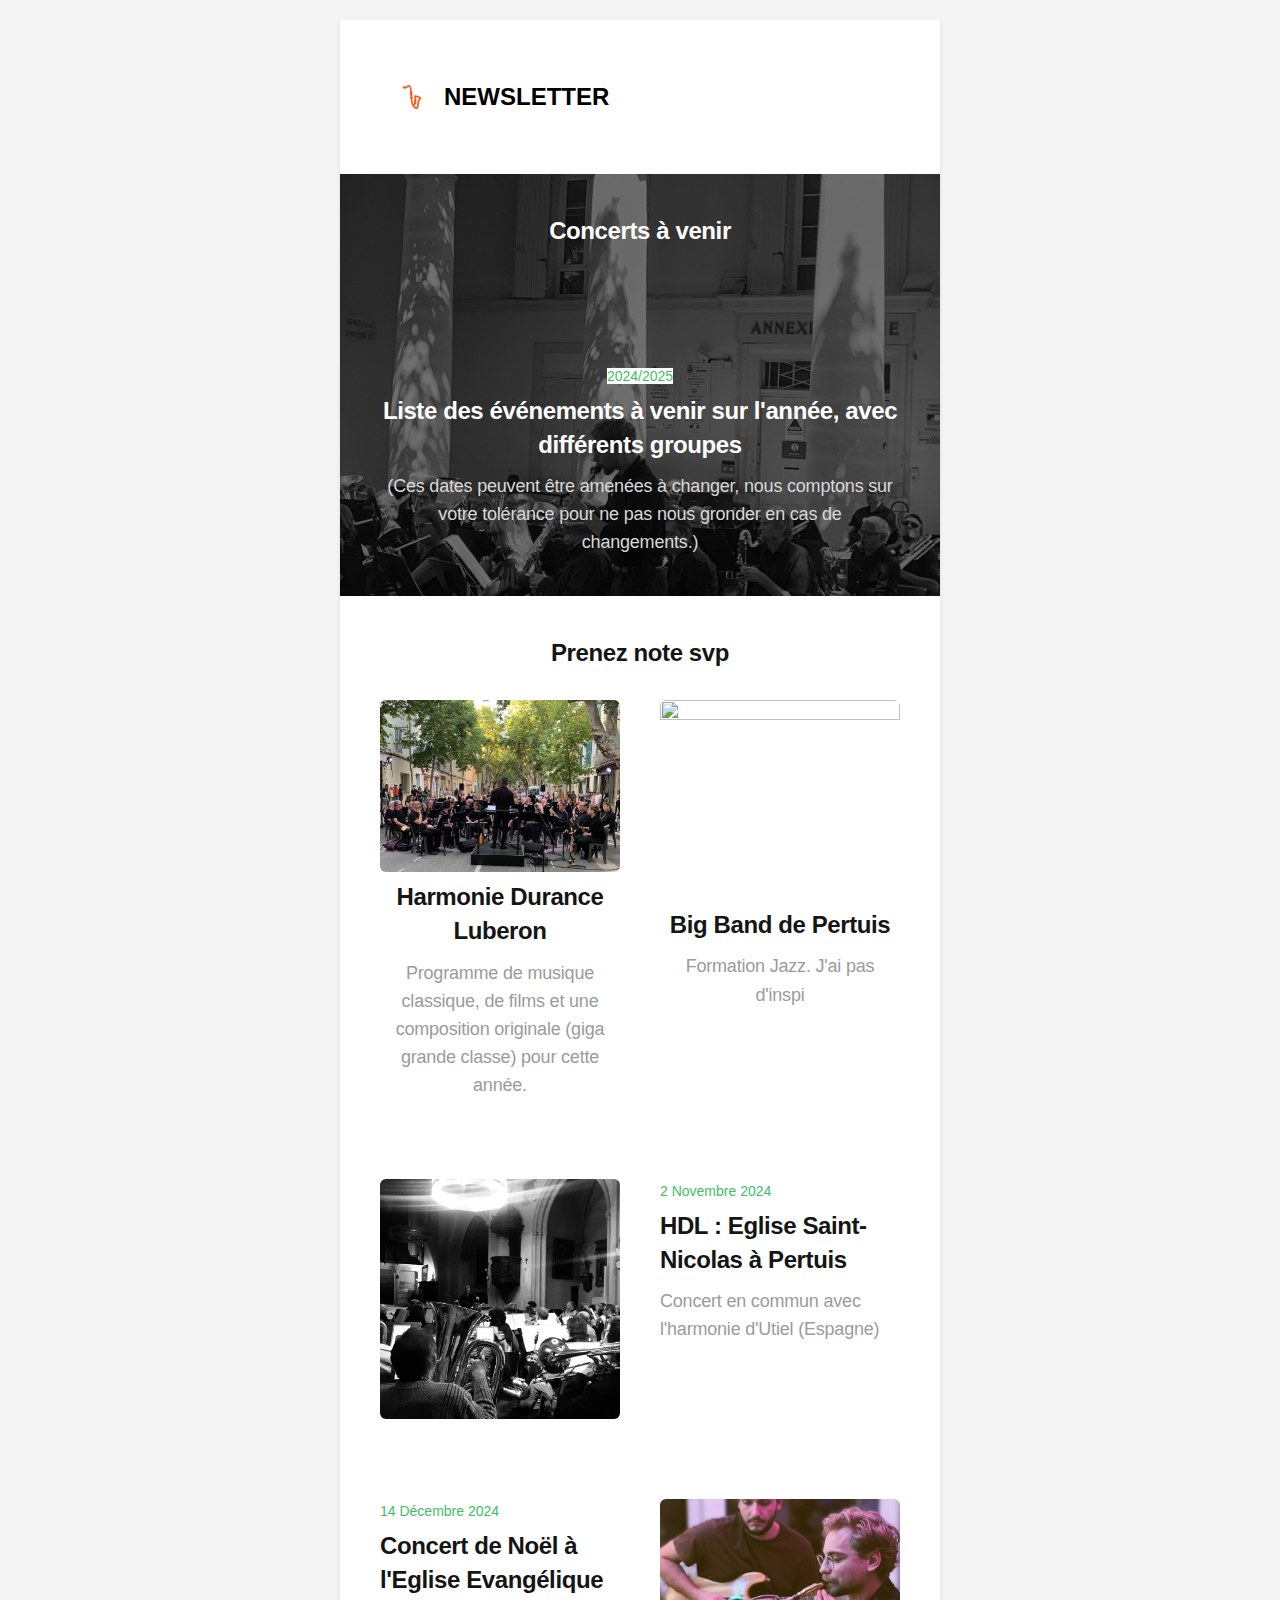
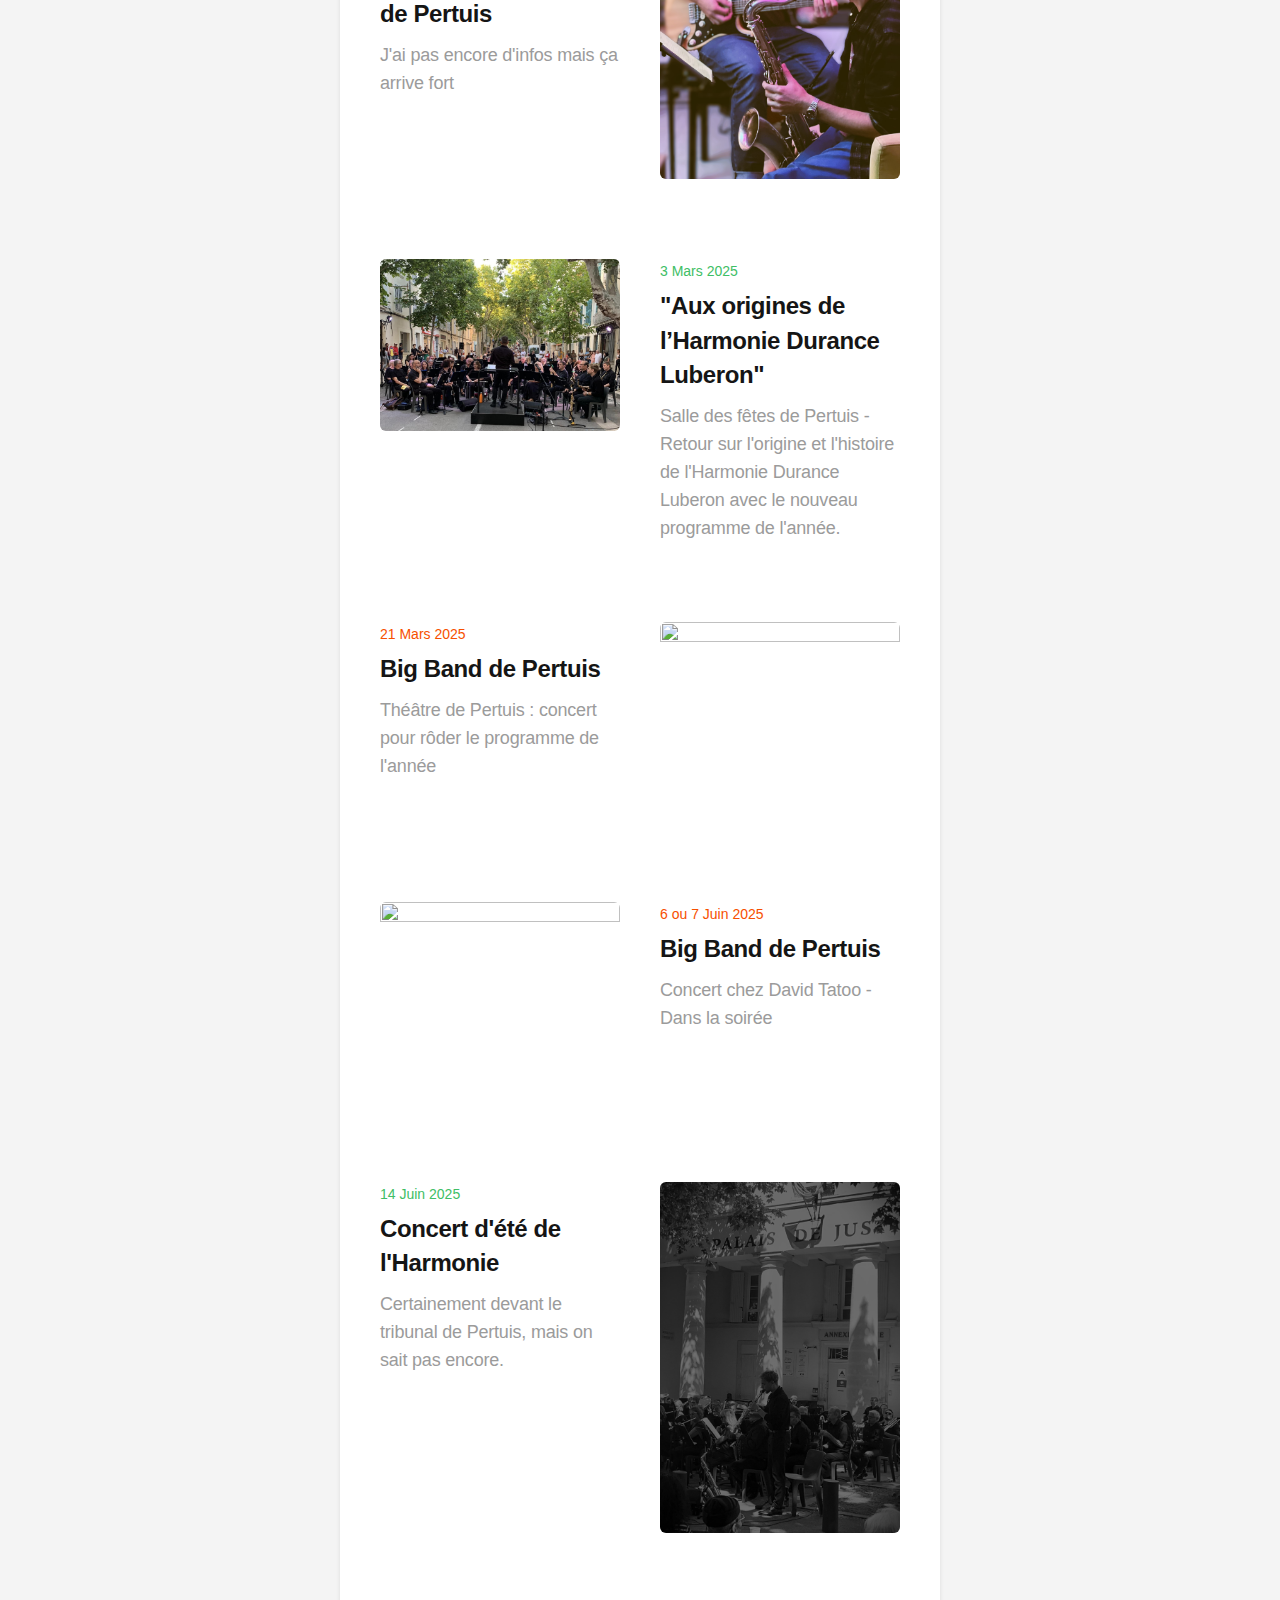
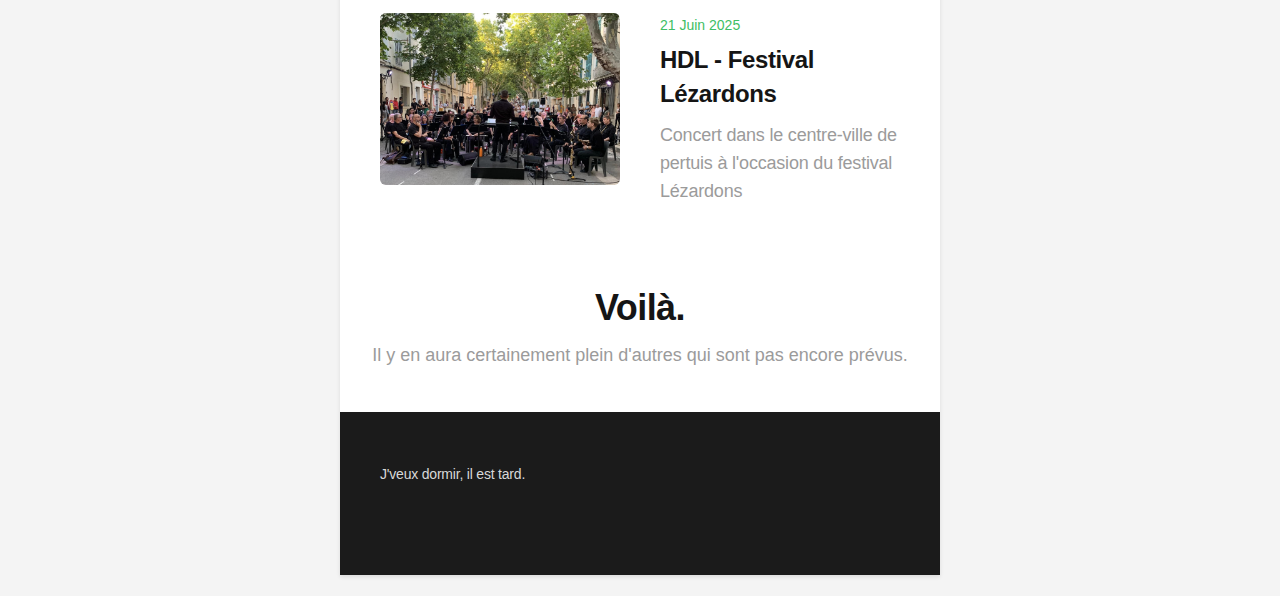
==== commit d14e5bbc: "Update index.html" ====
--- a/newsletter/index.html
+++ b/newsletter/index.html
@@ -1458,7 +1458,7 @@
                                       <tr>
                                         <td class="pc-cta-text pc-fb-font"
                                           style="vertical-align: top; font-family: 'Fira Sans', Helvetica, Arial, sans-serif; font-size: 18px; font-weight: 300; line-height: 1.56; color: #9B9B9B; text-align: center;"
-                                          valign="top" align="center"> Y'en aura certainement plein d'autres qui sont pas encore prévus. </td>
+                                          valign="top" align="center">Il y en aura certainement plein d'autres qui sont pas encore prévus. </td>
                                       </tr>
                                       <tr>
                                         <td
@@ -1652,4 +1652,4 @@
   </table>
 </body>
 
-</html>+</html>
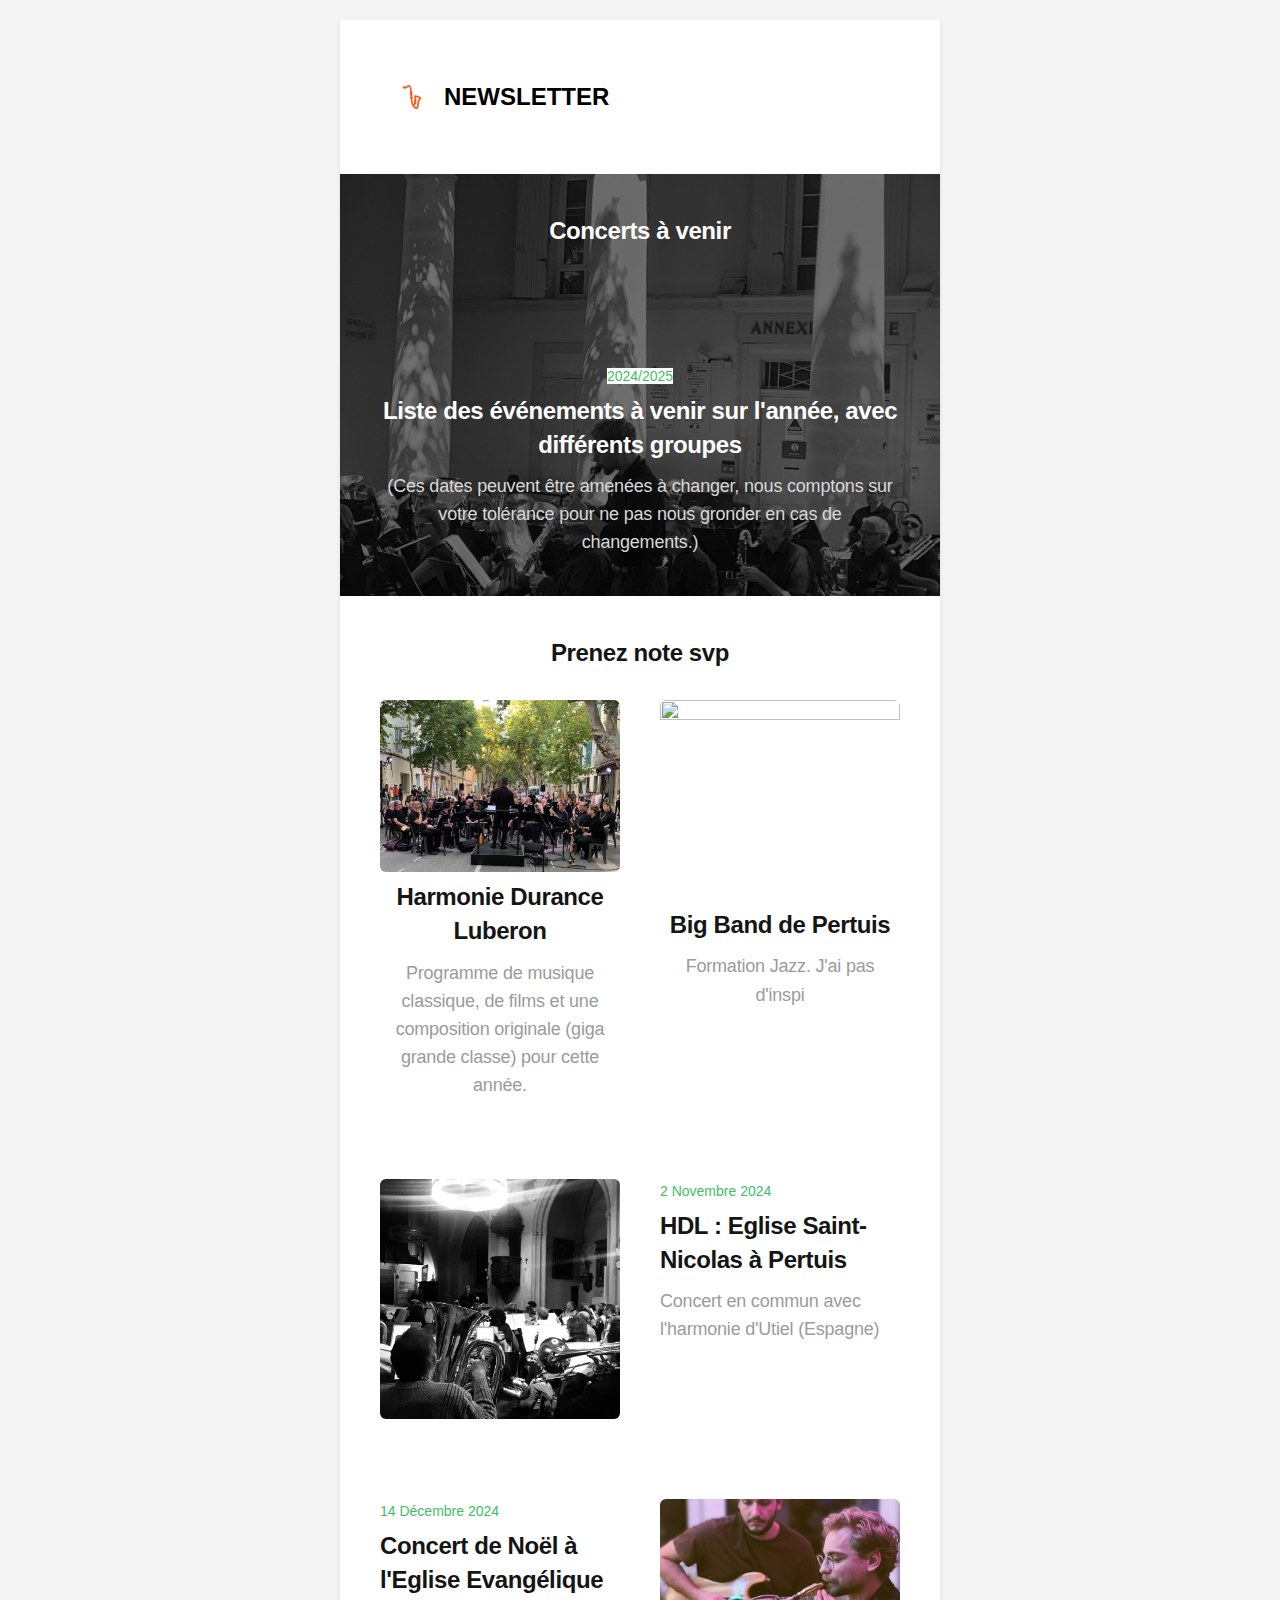
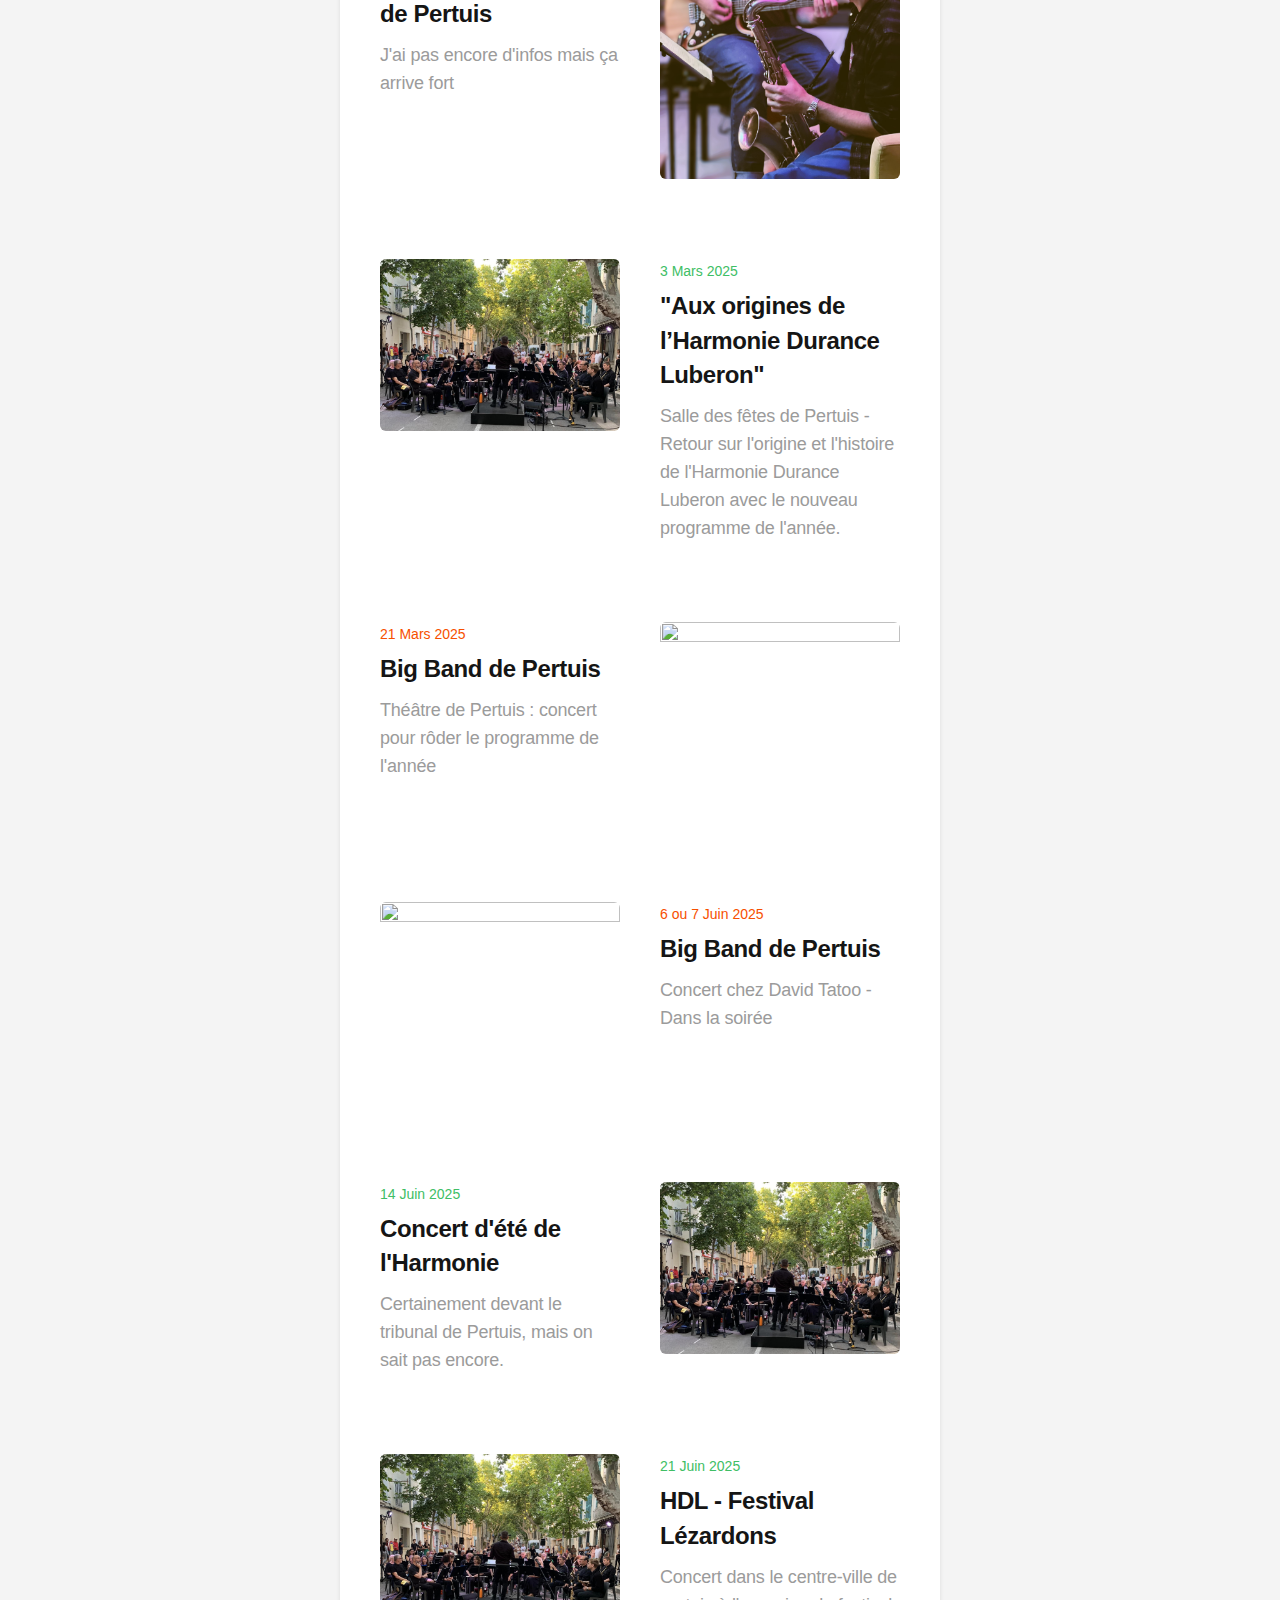
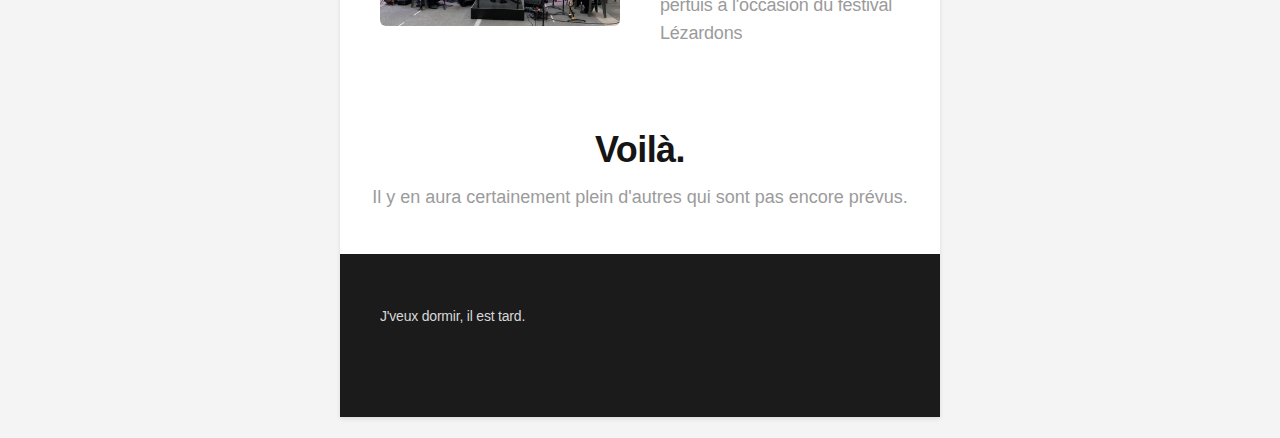
==== commit 5af1d55c: "Update index.html" ====
--- a/newsletter/index.html
+++ b/newsletter/index.html
@@ -1279,7 +1279,7 @@
                                                   <td class="pc-post-col-in pc-m-img"
                                                     style="vertical-align: top; padding: 20px;" valign="top"> <a
                                                       href="http://example.com" style="text-decoration: none;">
-                                                      <img src="./images/back.jpg" width="240" height="200"
+                                                      <img src="./images/hdl.jpg" width="240" height="200"
                                                         class="pc-post-img" alt=""
                                                         style="border: 0; line-height: 100%; outline: 0; -ms-interpolation-mode: bicubic; display: block; color: #151515; max-width: 100%; height: auto; font-family: 'Fira Sans', Helvetica, Arial, sans-serif; font-size: 14px; border-radius: 6px;">
                                                     </a> </td>
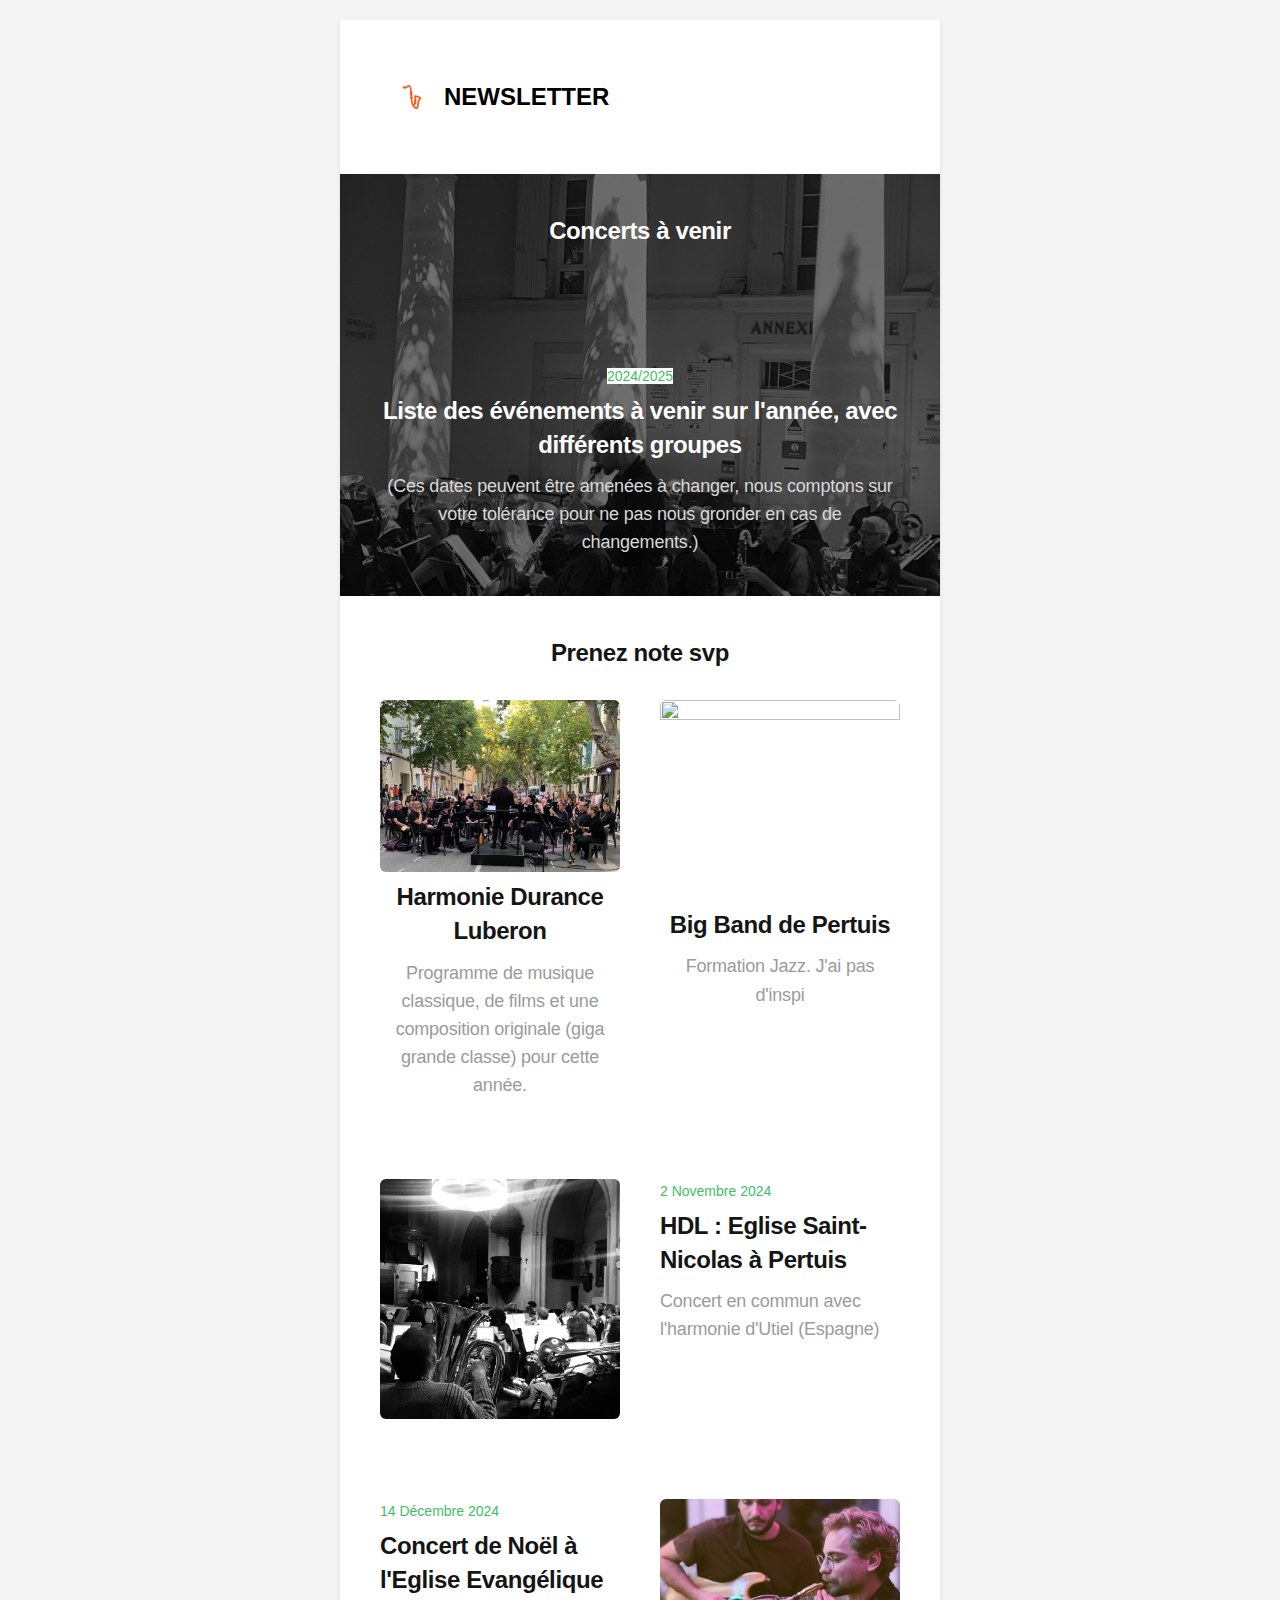
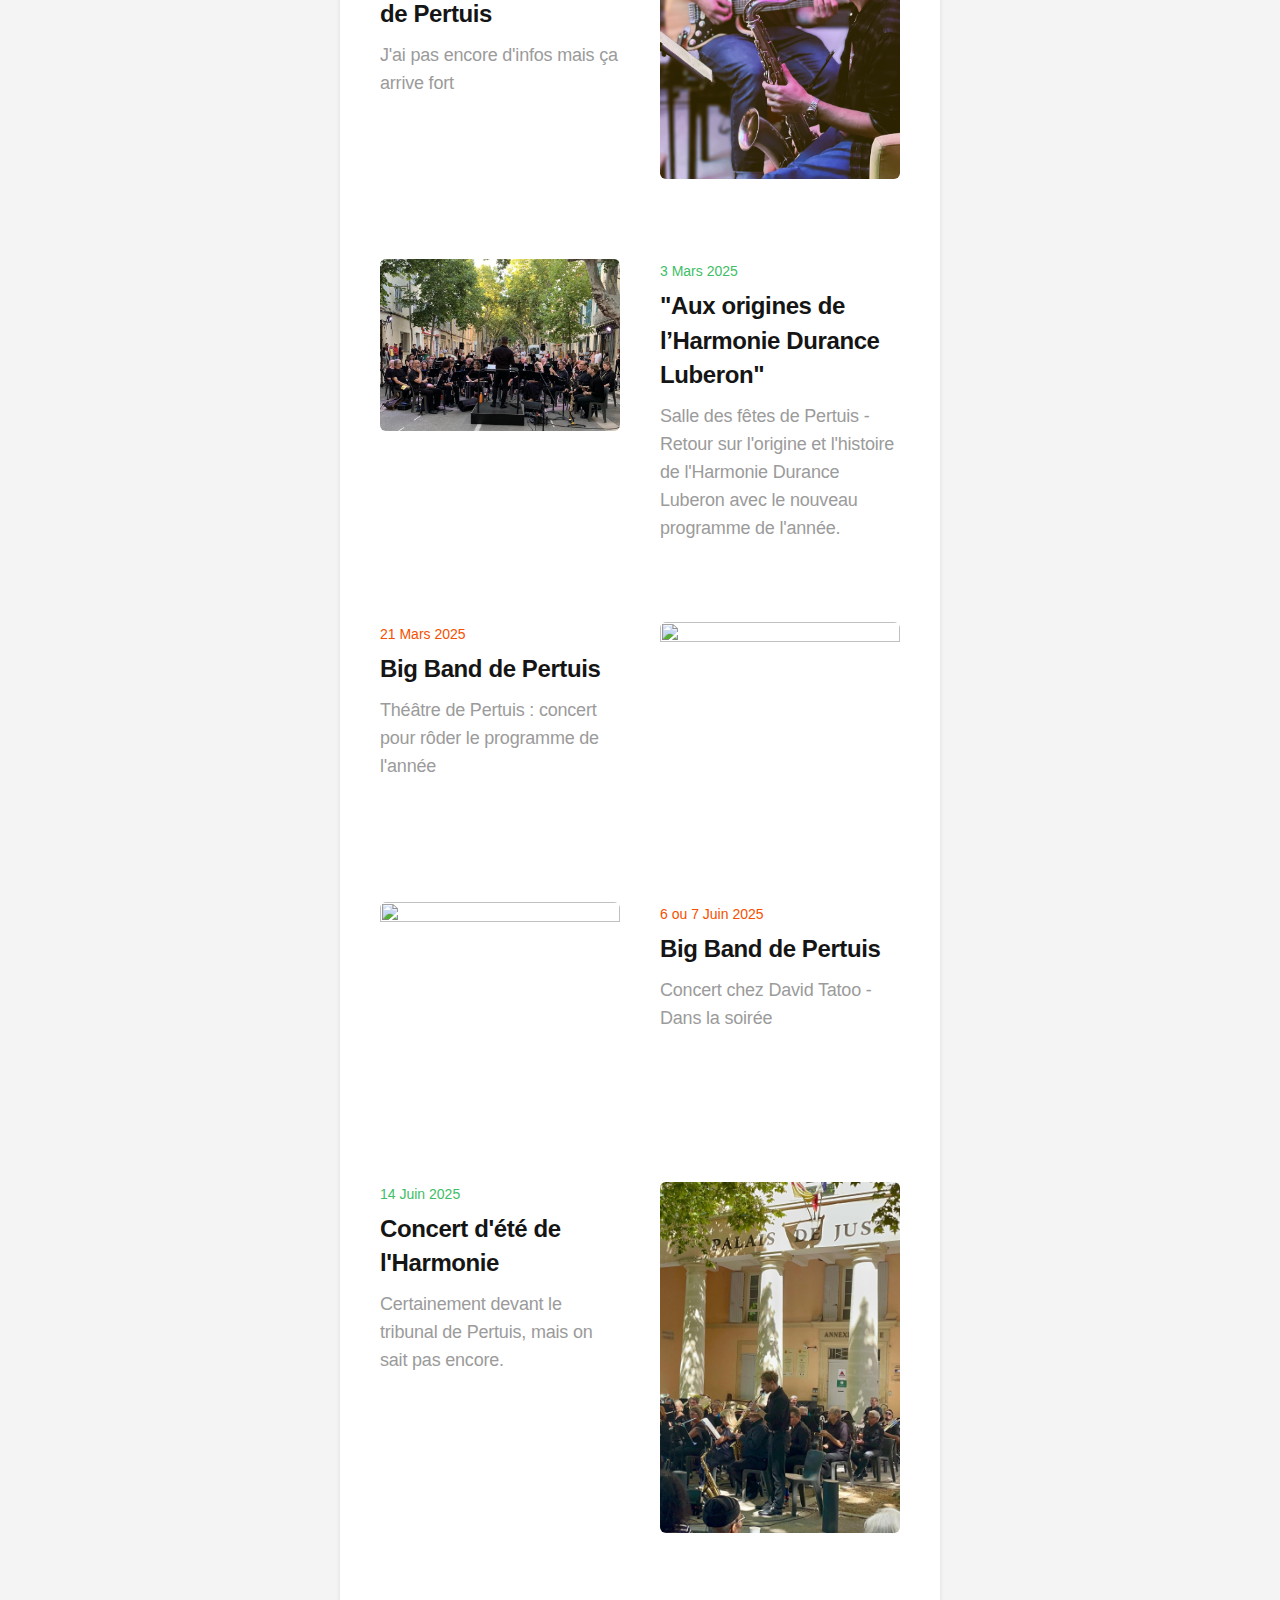
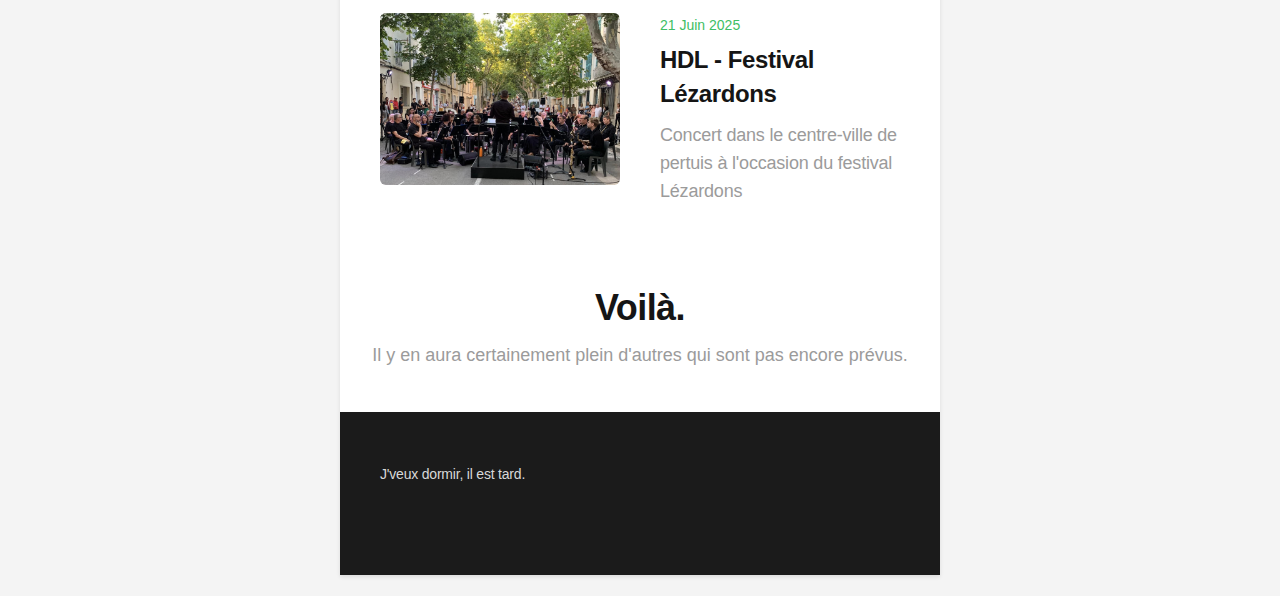
==== commit aa38cc03: "Update index.html" ====
--- a/newsletter/index.html
+++ b/newsletter/index.html
@@ -1279,7 +1279,7 @@
                                                   <td class="pc-post-col-in pc-m-img"
                                                     style="vertical-align: top; padding: 20px;" valign="top"> <a
                                                       href="http://example.com" style="text-decoration: none;">
-                                                      <img src="./images/hdl.jpg" width="240" height="200"
+                                                      <img src="./images/justice.JPG" width="240" height="200"
                                                         class="pc-post-img" alt=""
                                                         style="border: 0; line-height: 100%; outline: 0; -ms-interpolation-mode: bicubic; display: block; color: #151515; max-width: 100%; height: auto; font-family: 'Fira Sans', Helvetica, Arial, sans-serif; font-size: 14px; border-radius: 6px;">
                                                     </a> </td>
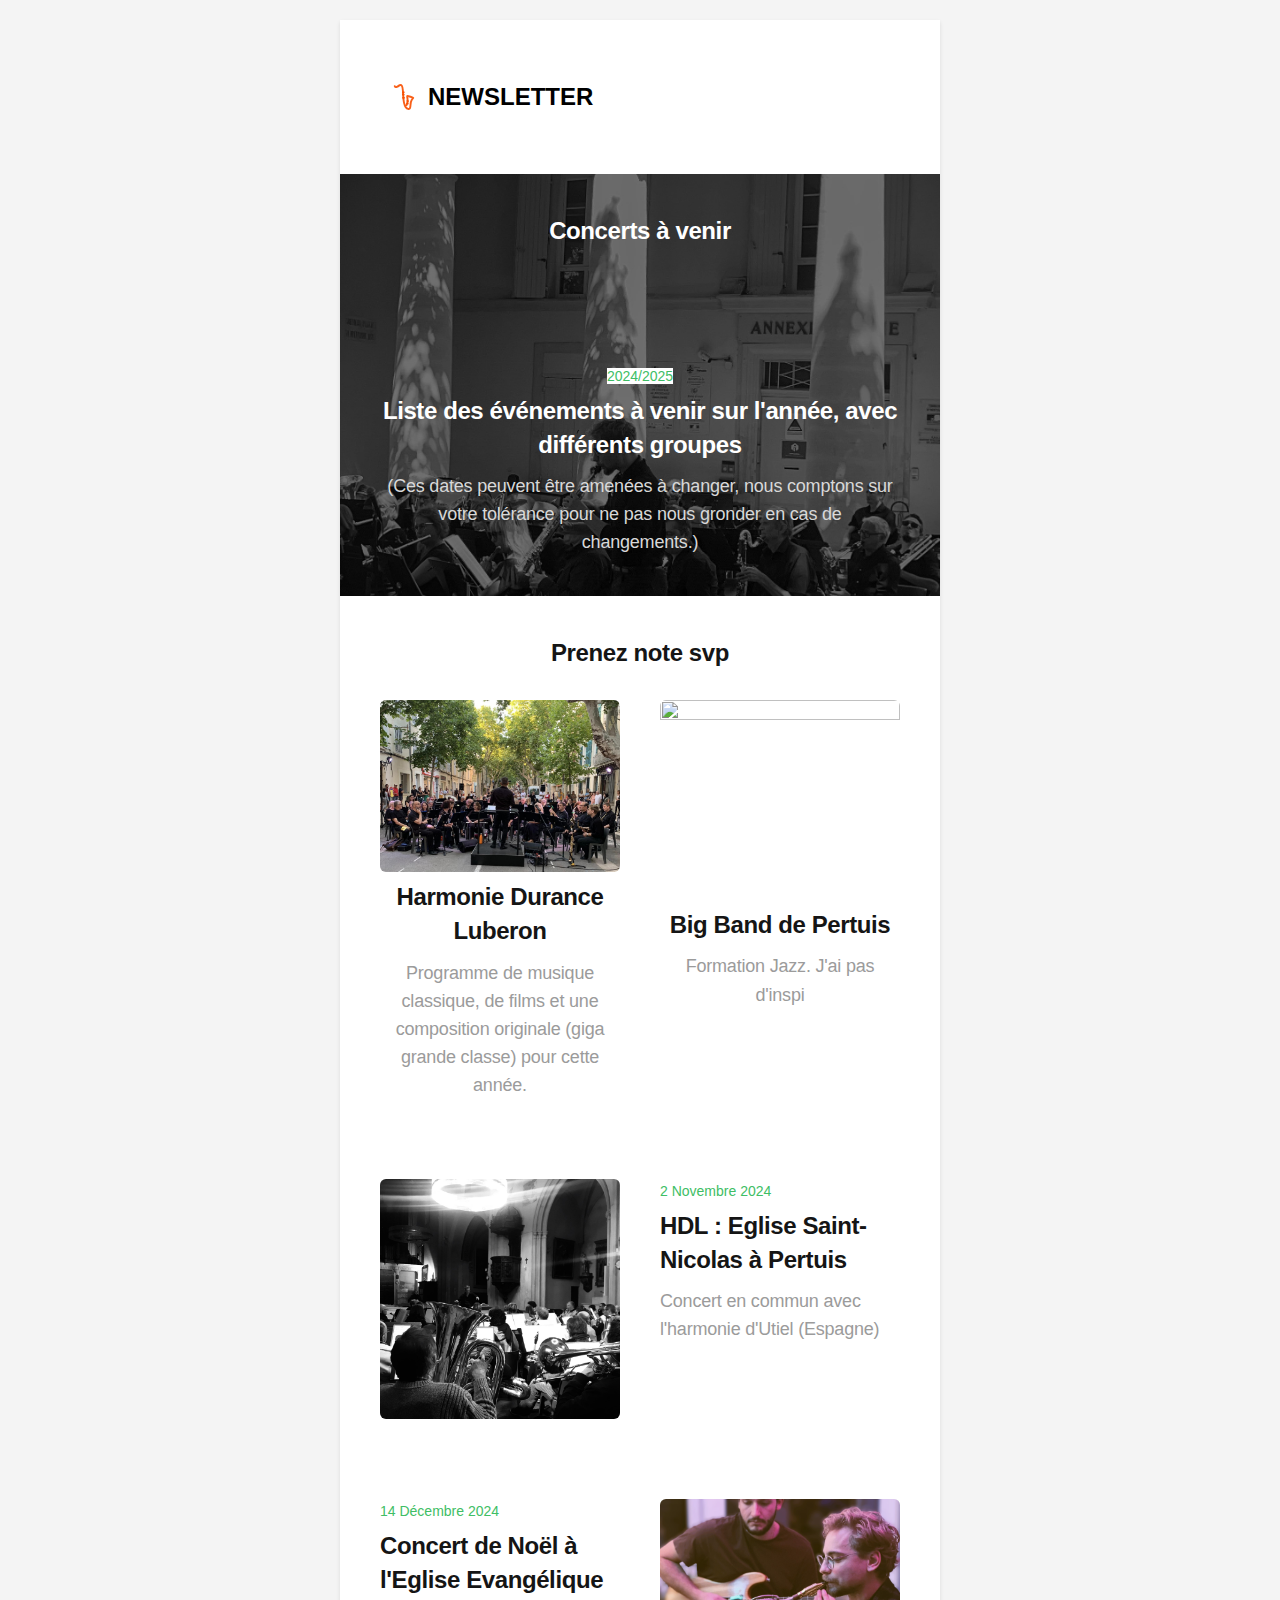
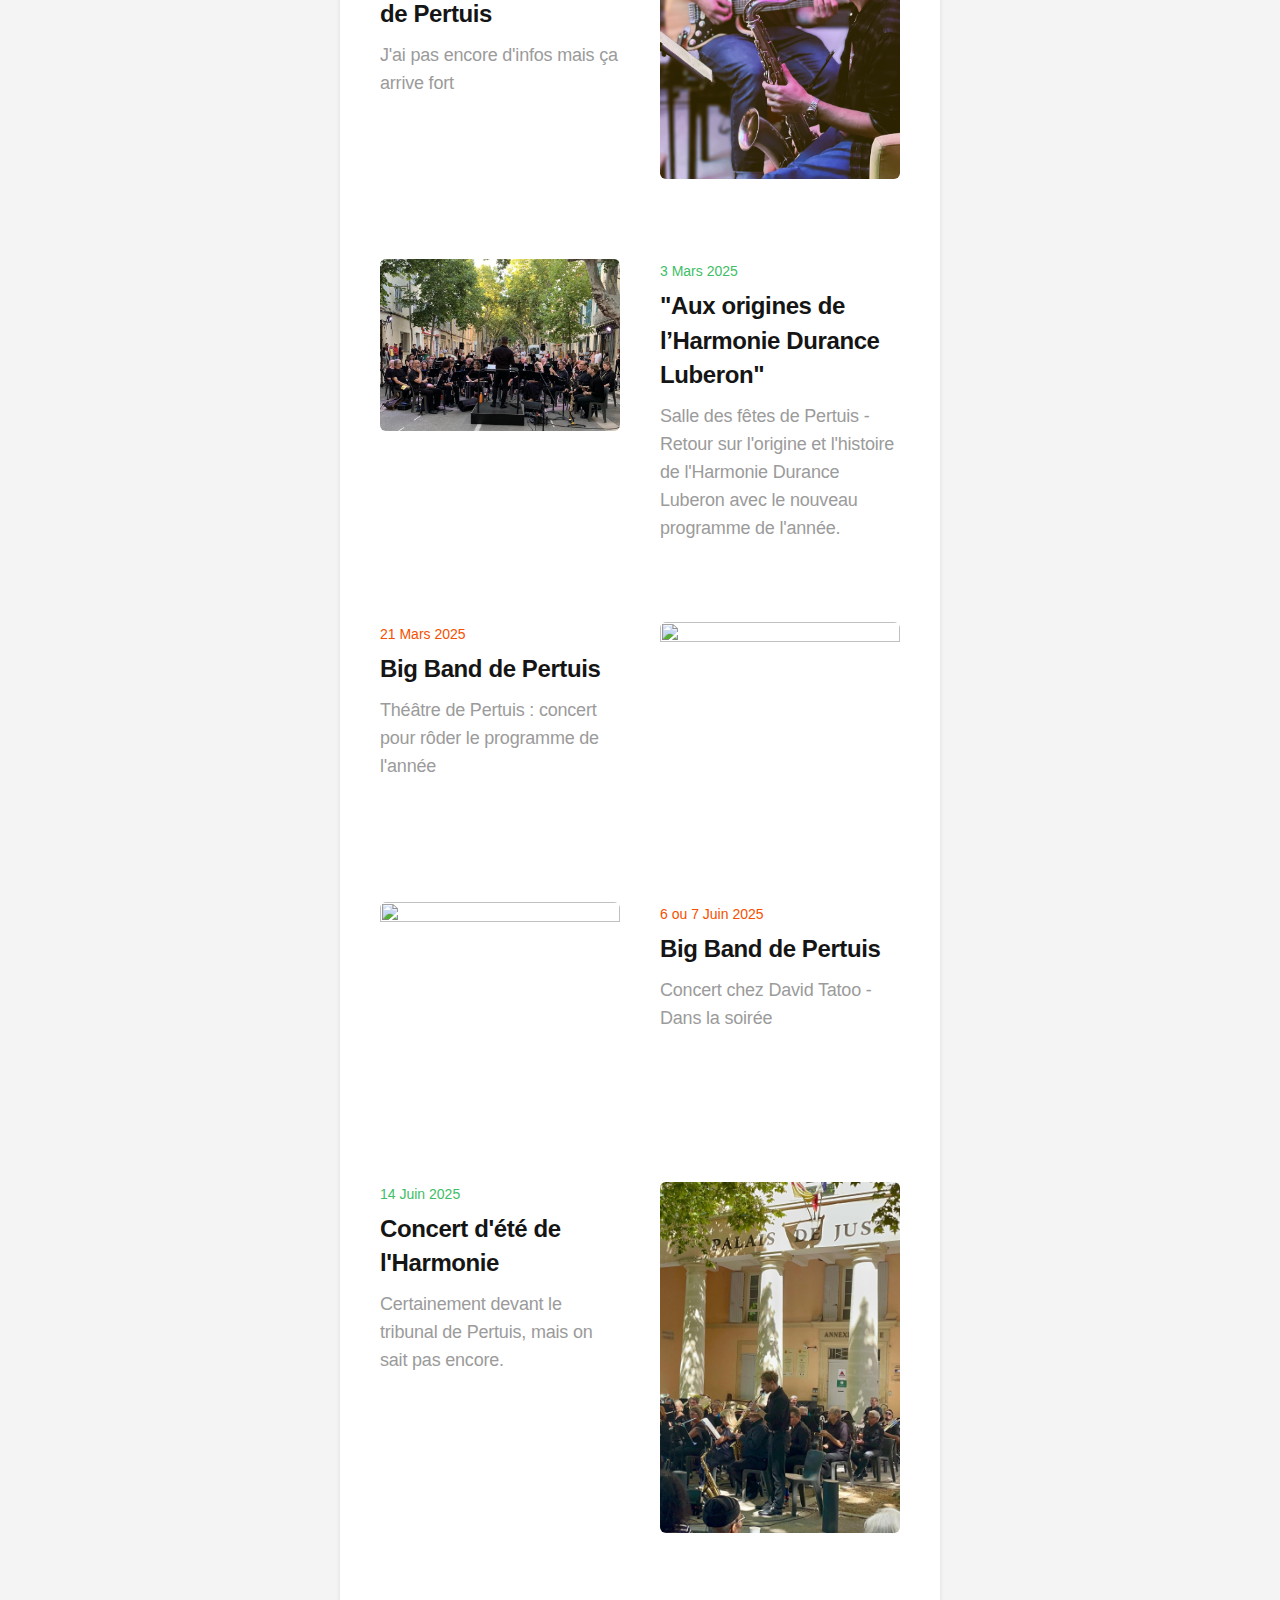
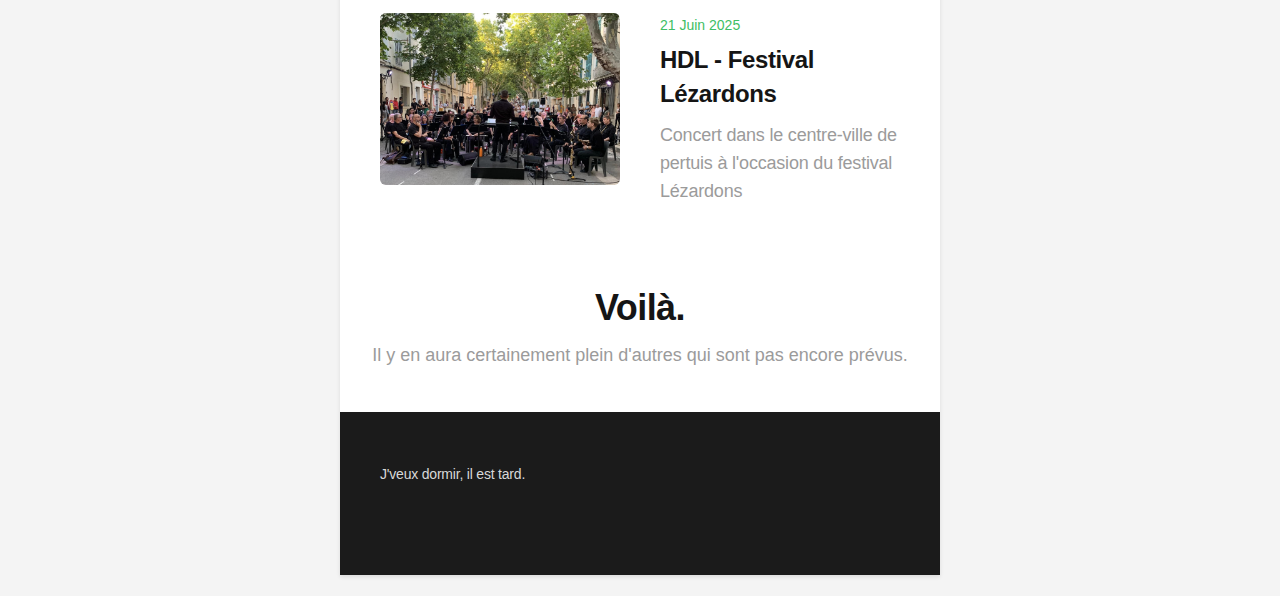
==== commit 95b8bac8: "Update index.html" ====
--- a/newsletter/index.html
+++ b/newsletter/index.html
@@ -351,7 +351,7 @@
                                                       </g>
                                                     </g>
                                                   </svg> -->
-                                                  <svg width="64px" height="64px" viewBox="-88 -88 576.00 576.00" fill="none" xmlns="http://www.w3.org/2000/svg"><g id="SVGRepo_bgCarrier" stroke-width="0"></g><g id="SVGRepo_tracerCarrier" stroke-linecap="round" stroke-linejoin="round"></g><g id="SVGRepo_iconCarrier"> <path d="M123 110.138C127.777 122.077 136.703 117.23 146.559 112.663C156.415 108.096 163.166 96.0155 177.349 101.322C203.896 113.638 179.134 238.712 214.016 283.749C218.246 289.207 226.762 297.464 233.7 299.595C263.438 308.739 246.306 252.075 263.194 226.524C272.084 213.074 277.405 208.821 276.905 207.208C275.988 204.253 232.618 189.686 226.049 192.041C224.526 192.588 228.916 212.491 229.297 214.338C233.053 232.52 232.357 251.629 221.372 267.387" stroke="#f74f00" stroke-opacity="0.9" stroke-width="16" stroke-linecap="round" stroke-linejoin="round"></path> <path d="M232.04 234.183C229.426 232.339 231.179 232.339 228.191 234.183" stroke="#f74f00" stroke-opacity="0.9" stroke-width="16" stroke-linecap="round" stroke-linejoin="round"></path> <path d="M231.274 254.604C229.645 253.901 228.016 253.199 226.387 252.496" stroke="#f74f00" stroke-opacity="0.9" stroke-width="16" stroke-linecap="round" stroke-linejoin="round"></path> <path d="M199.968 206.377C197.521 207.008 194.837 206.377 192.271 206.377" stroke="#f74f00" stroke-opacity="0.9" stroke-width="16" stroke-linecap="round" stroke-linejoin="round"></path> <path d="M197.403 180.76C195.265 180.409 193.127 180.057 190.989 179.706" stroke="#f74f00" stroke-opacity="0.9" stroke-width="16" stroke-linecap="round" stroke-linejoin="round"></path> <path d="M197.403 161.031C195.265 161.383 193.127 161.734 190.989 162.085" stroke="#f74f00" stroke-opacity="0.9" stroke-width="16" stroke-linecap="round" stroke-linejoin="round"></path> </g></svg>
+                                                  <svg width="48px" height="48px" viewBox="0 0 400 400" fill="none" xmlns="http://www.w3.org/2000/svg"><g id="SVGRepo_bgCarrier" stroke-width="0"></g><g id="SVGRepo_tracerCarrier" stroke-linecap="round" stroke-linejoin="round"></g><g id="SVGRepo_iconCarrier"> <path d="M123 110.138C127.777 122.077 136.703 117.23 146.559 112.663C156.415 108.096 163.166 96.0155 177.349 101.322C203.896 113.638 179.134 238.712 214.016 283.749C218.246 289.207 226.762 297.464 233.7 299.595C263.438 308.739 246.306 252.075 263.194 226.524C272.084 213.074 277.405 208.821 276.905 207.208C275.988 204.253 232.618 189.686 226.049 192.041C224.526 192.588 228.916 212.491 229.297 214.338C233.053 232.52 232.357 251.629 221.372 267.387" stroke="#f74f00" stroke-opacity="0.9" stroke-width="16" stroke-linecap="round" stroke-linejoin="round"></path> <path d="M232.04 234.183C229.426 232.339 231.179 232.339 228.191 234.183" stroke="#f74f00" stroke-opacity="0.9" stroke-width="16" stroke-linecap="round" stroke-linejoin="round"></path> <path d="M231.274 254.604C229.645 253.901 228.016 253.199 226.387 252.496" stroke="#f74f00" stroke-opacity="0.9" stroke-width="16" stroke-linecap="round" stroke-linejoin="round"></path> <path d="M199.968 206.377C197.521 207.008 194.837 206.377 192.271 206.377" stroke="#f74f00" stroke-opacity="0.9" stroke-width="16" stroke-linecap="round" stroke-linejoin="round"></path> <path d="M197.403 180.76C195.265 180.409 193.127 180.057 190.989 179.706" stroke="#f74f00" stroke-opacity="0.9" stroke-width="16" stroke-linecap="round" stroke-linejoin="round"></path> <path d="M197.403 161.031C195.265 161.383 193.127 161.734 190.989 162.085" stroke="#f74f00" stroke-opacity="0.9" stroke-width="16" stroke-linecap="round" stroke-linejoin="round"></path> </g></svg>
                                                   <h2 class="width:70%;text-align:center">NEWSLETTER</h2>
                                                   </div>
                                                 </td>
@@ -679,7 +679,7 @@
                                                                 <tr>
                                                                   <td style="vertical-align: top; text-align: center;"
                                                                     valign="top" align="center"> <a
-                                                                      href="http://example.com"
+                                                                      href="#"
                                                                       style="text-decoration: none;">
                                                                       <img src="./images/hdl.jpg"
                                                                         width="240" height="200" alt=""
@@ -693,7 +693,7 @@
                                                                   <td class="pc-fb-font"
                                                                     style="vertical-align: top; padding: 8px 0 0 0; line-height: 1.42; font-family: 'Fira Sans', Helvetica, Arial, sans-serif; font-size: 24px; font-weight: 700; letter-spacing: -0.4px; color: #151515; text-align: center;"
                                                                     valign="top" align="center"> <a
-                                                                      href="http://example.com"
+                                                                      href="#"
                                                                       style="text-decoration: none; color: #151515;">Harmonie
                                                                       Durance Luberon</a> </td>
                                                                 </tr>
@@ -701,7 +701,7 @@
                                                                   <td class="pc-fb-font"
                                                                     style="vertical-align: top; padding: 10px 0 0 0; line-height: 1.56; font-family: 'Fira Sans', Helvetica, Arial, sans-serif; font-size: 18px; font-weight: 300; letter-spacing: -0.2px; color: #9B9B9B; text-align: center;"
                                                                     valign="top" align="center"> <a
-                                                                      href="http://example.com"
+                                                                      href="#"
                                                                       style="text-decoration: none; color: #9B9B9B;">
                                                                       Programme de musique classique, de films et une
                                                                       composition originale (giga grande classe) pour
@@ -734,7 +734,7 @@
                                                                 <tr>
                                                                   <td style="vertical-align: top; text-align: center;"
                                                                     valign="top" align="center"> <a
-                                                                      href="http://example.com"
+                                                                      href="#"
                                                                       style="text-decoration: none;">
                                                                       <img src="./images/big.jpg" width="240"
                                                                         height="200" alt=""
@@ -747,7 +747,7 @@
                                                                   <td class="pc-fb-font"
                                                                     style="vertical-align: top; padding: 8px 0 0 0; line-height: 1.42; font-family: 'Fira Sans', Helvetica, Arial, sans-serif; font-size: 24px; font-weight: 700; letter-spacing: -0.4px; color: #151515; text-align: center;"
                                                                     valign="top" align="center"> <a
-                                                                      href="http://example.com"
+                                                                      href="#"
                                                                       style="text-decoration: none; color: #151515;">Big
                                                                       Band de Pertuis</a> </td>
                                                                 </tr>
@@ -755,7 +755,7 @@
                                                                   <td class="pc-fb-font"
                                                                     style="vertical-align: top; padding: 10px 0 0 0; line-height: 1.56; font-family: 'Fira Sans', Helvetica, Arial, sans-serif; font-size: 18px; font-weight: 300; letter-spacing: -0.2px; color: #9B9B9B; text-align: center;"
                                                                     valign="top" align="center"> <a
-                                                                      href="http://example.com"
+                                                                      href="#"
                                                                       style="text-decoration: none; color: #9B9B9B;">
                                                                       Formation Jazz. J'ai pas d'inspi
                                                                     </a> </td>
@@ -811,7 +811,7 @@
                                                 <tr>
                                                   <td class="pc-post-col-in pc-m-img"
                                                     style="vertical-align: top; padding: 20px;" valign="top"> <a
-                                                      href="http://example.com" style="text-decoration: none;">
+                                                      href="#" style="text-decoration: none;">
                                                       <img src="./images/church.jpg" class="pc-post-img" width="240"
                                                         height="200" alt=""
                                                         style="border: 0; line-height: 100%; outline: 0; -ms-interpolation-mode: bicubic; display: block; color: #151515; max-width: 100%; height: auto; font-family: 'Fira Sans', Helvetica, Arial, sans-serif; font-size: 14px; border-radius: 6px;">
@@ -854,7 +854,7 @@
                                                           <td class="pc-fb-font"
                                                                     style="vertical-align: top; padding: 10px 0 0 0; line-height: 1.56; font-family: 'Fira Sans', Helvetica, Arial, sans-serif; font-size: 18px; font-weight: 300; letter-spacing: -0.2px; color: #9B9B9B;"
                                                                     valign="top"> <a
-                                                                      href="http://example.com"
+                                                                      href="#"
                                                                       style="text-decoration: none; color: #9B9B9B;">
                                                                       Concert en commun avec l'harmonie d'Utiel (Espagne)
                                                                     </a> </td>
@@ -907,7 +907,7 @@
                                                 <tr>
                                                   <td class="pc-post-col-in pc-m-img"
                                                     style="vertical-align: top; padding: 20px;" valign="top"> <a
-                                                      href="http://example.com" style="text-decoration: none;">
+                                                      href="#" style="text-decoration: none;">
                                                       <img src="./images/chill.jpg" width="240" height="200"
                                                         class="pc-post-img" alt=""
                                                         style="border: 0; line-height: 100%; outline: 0; -ms-interpolation-mode: bicubic; display: block; color: #151515; max-width: 100%; height: auto; font-family: 'Fira Sans', Helvetica, Arial, sans-serif; font-size: 14px; border-radius: 6px;">
@@ -942,13 +942,13 @@
                                                         <tr>
                                                           <td class="pc-fb-font"
                                                             style="vertical-align: top; padding: 8px 0 0 0; line-height: 1.42; font-family: 'Fira Sans', Helvetica, Arial, sans-serif; font-size: 24px; font-weight: 700; letter-spacing: -0.4px; color: #151515;"
-                                                            valign="top"> <a href="http://example.com"
+                                                            valign="top"> <a href="#"
                                                               style="text-decoration: none; color: #151515;">Concert de Noël à l'Eglise Evangélique de Pertuis</a> </td>
                                                         </tr>
                                                         <tr>
                                                           <td class="pc-fb-font"
                                                             style="vertical-align: top; padding: 10px 0 0 0; line-height: 1.56; font-family: 'Fira Sans', Helvetica, Arial, sans-serif; font-size: 18px; font-weight: 300; letter-spacing: -0.2px; color: #9B9B9B;"
-                                                            valign="top"> <a href="http://example.com"
+                                                            valign="top"> <a href="#"
                                                               style="text-decoration: none; color: #9B9B9B;">
                                                               J'ai pas encore d'infos mais ça arrive fort
                                                             </a> </td>
@@ -1000,7 +1000,7 @@
                                                 <tr>
                                                   <td class="pc-post-col-in pc-m-img"
                                                     style="vertical-align: top; padding: 20px;" valign="top"> <a
-                                                      href="http://example.com" style="text-decoration: none;">
+                                                      href="#" style="text-decoration: none;">
                                                       <img src="./images/hdl.jpg" class="pc-post-img"
                                                         width="240" height="200" alt=""
                                                         style="border: 0; line-height: 100%; outline: 0; -ms-interpolation-mode: bicubic; display: block; color: #151515; max-width: 100%; height: auto; font-family: 'Fira Sans', Helvetica, Arial, sans-serif; font-size: 14px; border-radius: 6px;">
@@ -1035,13 +1035,13 @@
                                                         <tr>
                                                           <td class="pc-fb-font"
                                                             style="vertical-align: top; padding: 8px 0 0 0; line-height: 1.42; font-family: 'Fira Sans', Helvetica, Arial, sans-serif; font-size: 24px; font-weight: 700; letter-spacing: -0.4px; color: #151515;"
-                                                            valign="top"> <a href="http://example.com"
+                                                            valign="top"> <a href="#"
                                                               style="text-decoration: none; color: #151515;">"Aux origines de l’Harmonie Durance Luberon"</a> </td>
                                                         </tr>
                                                         <tr>
                                                           <td class="pc-fb-font"
                                                             style="vertical-align: top; padding: 10px 0 0 0; line-height: 1.56; font-family: 'Fira Sans', Helvetica, Arial, sans-serif; font-size: 18px; font-weight: 300; letter-spacing: -0.2px; color: #9B9B9B;"
-                                                            valign="top"> <a href="http://example.com"
+                                                            valign="top"> <a href="#"
                                                               style="text-decoration: none; color: #9B9B9B;">
                                                               Salle des fêtes de Pertuis - Retour sur l'origine et l'histoire de l'Harmonie Durance Luberon avec le nouveau programme de l'année.
                                                             </a> </td>
@@ -1094,7 +1094,7 @@
                                               <tr>
                                                 <td class="pc-post-col-in pc-m-img"
                                                   style="vertical-align: top; padding: 20px;" valign="top"> <a
-                                                    href="http://example.com" style="text-decoration: none;">
+                                                    href="#" style="text-decoration: none;">
                                                     <img src="./images/big2.jpg" width="240" height="200"
                                                       class="pc-post-img" alt=""
                                                       style="border: 0; line-height: 100%; outline: 0; -ms-interpolation-mode: bicubic; display: block; color: #151515; max-width: 100%; height: auto; font-family: 'Fira Sans', Helvetica, Arial, sans-serif; font-size: 14px; border-radius: 6px;">
@@ -1129,13 +1129,13 @@
                                                       <tr>
                                                         <td class="pc-fb-font"
                                                           style="vertical-align: top; padding: 8px 0 0 0; line-height: 1.42; font-family: 'Fira Sans', Helvetica, Arial, sans-serif; font-size: 24px; font-weight: 700; letter-spacing: -0.4px; color: #151515;"
-                                                          valign="top"> <a href="http://example.com"
+                                                          valign="top"> <a href="#"
                                                             style="text-decoration: none; color: #151515;">Big Band de Pertuis</a> </td>
                                                       </tr>
                                                       <tr>
                                                         <td class="pc-fb-font"
                                                           style="vertical-align: top; padding: 10px 0 0 0; line-height: 1.56; font-family: 'Fira Sans', Helvetica, Arial, sans-serif; font-size: 18px; font-weight: 300; letter-spacing: -0.2px; color: #9B9B9B;"
-                                                          valign="top"> <a href="http://example.com"
+                                                          valign="top"> <a href="#"
                                                             style="text-decoration: none; color: #9B9B9B;">
                                                             Théâtre de Pertuis : concert pour rôder le programme de l'année
                                                           </a> </td>
@@ -1185,7 +1185,7 @@
                                                 <tr>
                                                   <td class="pc-post-col-in pc-m-img"
                                                     style="vertical-align: top; padding: 20px;" valign="top"> <a
-                                                      href="http://example.com" style="text-decoration: none;">
+                                                      href="#" style="text-decoration: none;">
                                                       <img src="./images/big3.jpg" class="pc-post-img"
                                                         width="240" height="200" alt=""
                                                         style="border: 0; line-height: 100%; outline: 0; -ms-interpolation-mode: bicubic; display: block; color: #151515; max-width: 100%; height: auto; font-family: 'Fira Sans', Helvetica, Arial, sans-serif; font-size: 14px; border-radius: 6px;">
@@ -1220,13 +1220,13 @@
                                                         <tr>
                                                           <td class="pc-fb-font"
                                                             style="vertical-align: top; padding: 8px 0 0 0; line-height: 1.42; font-family: 'Fira Sans', Helvetica, Arial, sans-serif; font-size: 24px; font-weight: 700; letter-spacing: -0.4px; color: #151515;"
-                                                            valign="top"> <a href="http://example.com"
+                                                            valign="top"> <a href="#"
                                                               style="text-decoration: none; color: #151515;">Big Band de Pertuis</a> </td>
                                                         </tr>
                                                         <tr>
                                                           <td class="pc-fb-font"
                                                             style="vertical-align: top; padding: 10px 0 0 0; line-height: 1.56; font-family: 'Fira Sans', Helvetica, Arial, sans-serif; font-size: 18px; font-weight: 300; letter-spacing: -0.2px; color: #9B9B9B;"
-                                                            valign="top"> <a href="http://example.com"
+                                                            valign="top"> <a href="#"
                                                               style="text-decoration: none; color: #9B9B9B;">
                                                               Concert chez David Tatoo - Dans la soirée
                                                             </a> </td>
@@ -1278,7 +1278,7 @@
                                                 <tr>
                                                   <td class="pc-post-col-in pc-m-img"
                                                     style="vertical-align: top; padding: 20px;" valign="top"> <a
-                                                      href="http://example.com" style="text-decoration: none;">
+                                                      href="#" style="text-decoration: none;">
                                                       <img src="./images/justice.JPG" width="240" height="200"
                                                         class="pc-post-img" alt=""
                                                         style="border: 0; line-height: 100%; outline: 0; -ms-interpolation-mode: bicubic; display: block; color: #151515; max-width: 100%; height: auto; font-family: 'Fira Sans', Helvetica, Arial, sans-serif; font-size: 14px; border-radius: 6px;">
@@ -1313,13 +1313,13 @@
                                                         <tr>
                                                           <td class="pc-fb-font"
                                                             style="vertical-align: top; padding: 8px 0 0 0; line-height: 1.42; font-family: 'Fira Sans', Helvetica, Arial, sans-serif; font-size: 24px; font-weight: 700; letter-spacing: -0.4px; color: #151515;"
-                                                            valign="top"> <a href="http://example.com"
+                                                            valign="top"> <a href="#"
                                                               style="text-decoration: none; color: #151515;">Concert d'été de l'Harmonie</a> </td>
                                                         </tr>
                                                         <tr>
                                                           <td class="pc-fb-font"
                                                             style="vertical-align: top; padding: 10px 0 0 0; line-height: 1.56; font-family: 'Fira Sans', Helvetica, Arial, sans-serif; font-size: 18px; font-weight: 300; letter-spacing: -0.2px; color: #9B9B9B;"
-                                                            valign="top"> <a href="http://example.com"
+                                                            valign="top"> <a href="#"
                                                               style="text-decoration: none; color: #9B9B9B;">
                                                               Certainement devant le tribunal de Pertuis, mais on sait pas encore.
                                                             </a> </td>
@@ -1369,7 +1369,7 @@
                                                 <tr>
                                                   <td class="pc-post-col-in pc-m-img"
                                                     style="vertical-align: top; padding: 20px;" valign="top"> <a
-                                                      href="http://example.com" style="text-decoration: none;">
+                                                      href="#" style="text-decoration: none;">
                                                       <img src="./images/hdl.jpg" class="pc-post-img"
                                                         width="240" height="200" alt=""
                                                         style="border: 0; line-height: 100%; outline: 0; -ms-interpolation-mode: bicubic; display: block; color: #151515; max-width: 100%; height: auto; font-family: 'Fira Sans', Helvetica, Arial, sans-serif; font-size: 14px; border-radius: 6px;">
@@ -1404,13 +1404,13 @@
                                                         <tr>
                                                           <td class="pc-fb-font"
                                                             style="vertical-align: top; padding: 8px 0 0 0; line-height: 1.42; font-family: 'Fira Sans', Helvetica, Arial, sans-serif; font-size: 24px; font-weight: 700; letter-spacing: -0.4px; color: #151515;"
-                                                            valign="top"> <a href="http://example.com"
+                                                            valign="top"> <a href="#"
                                                               style="text-decoration: none; color: #151515;">HDL - Festival Lézardons</a> </td>
                                                         </tr>
                                                         <tr>
                                                           <td class="pc-fb-font"
                                                             style="vertical-align: top; padding: 10px 0 0 0; line-height: 1.56; font-family: 'Fira Sans', Helvetica, Arial, sans-serif; font-size: 18px; font-weight: 300; letter-spacing: -0.2px; color: #9B9B9B;"
-                                                            valign="top"> <a href="http://example.com"
+                                                            valign="top"> <a href="#"
                                                               style="text-decoration: none; color: #9B9B9B;">
                                                               Concert dans le centre-ville de pertuis à l'occasion du festival Lézardons
                                                             </a> </td>
